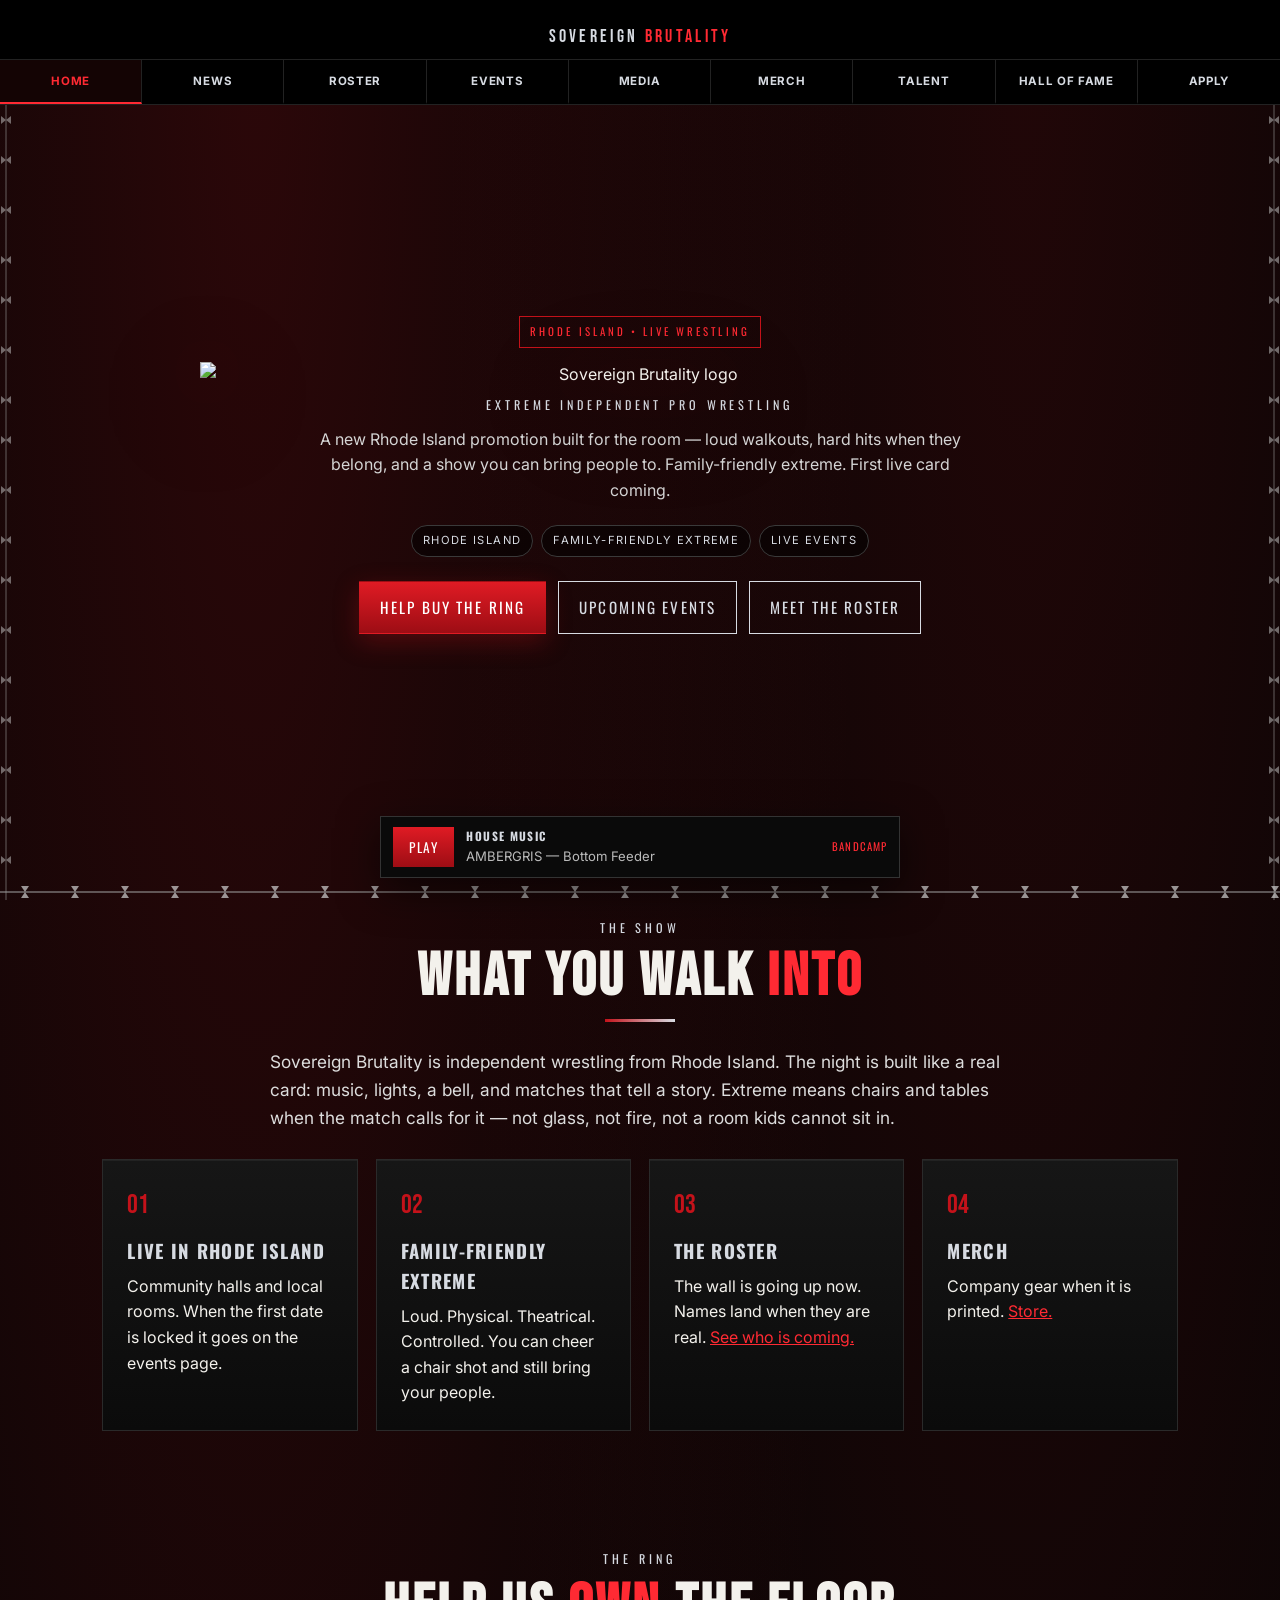
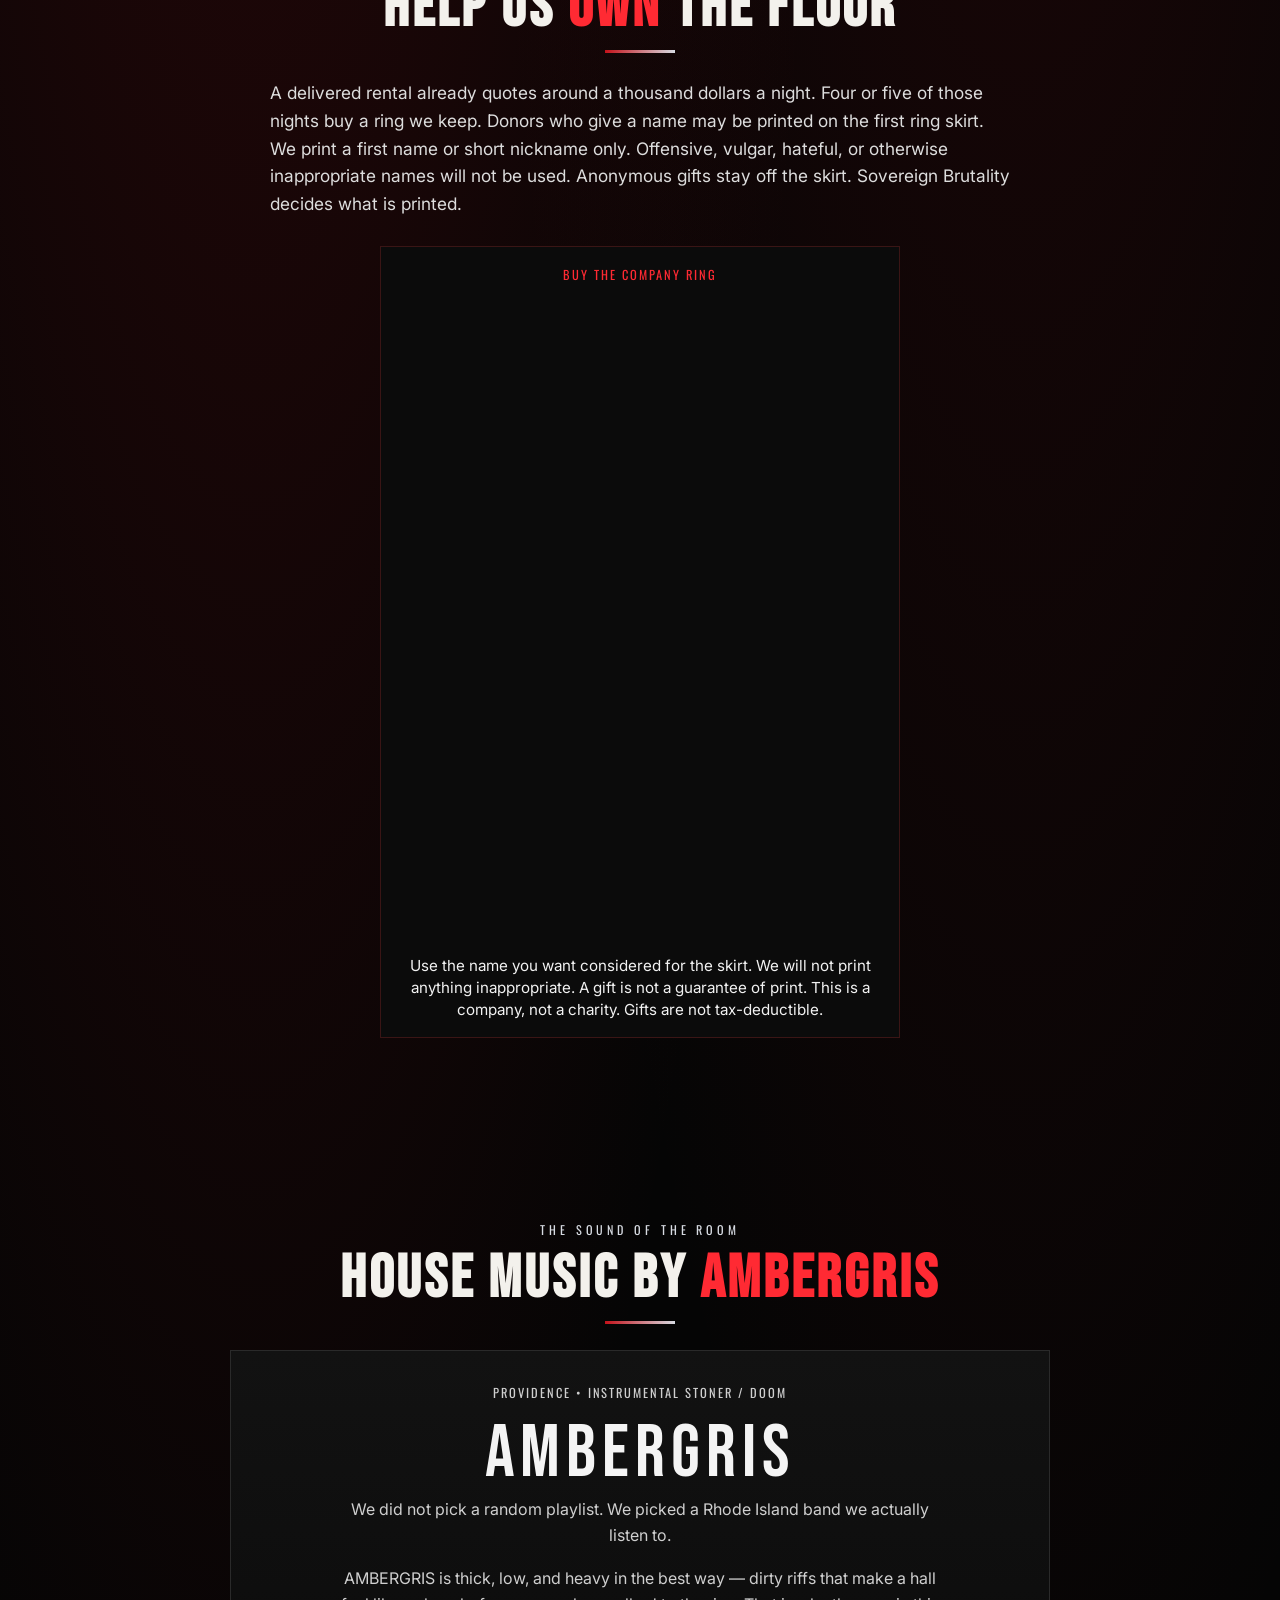
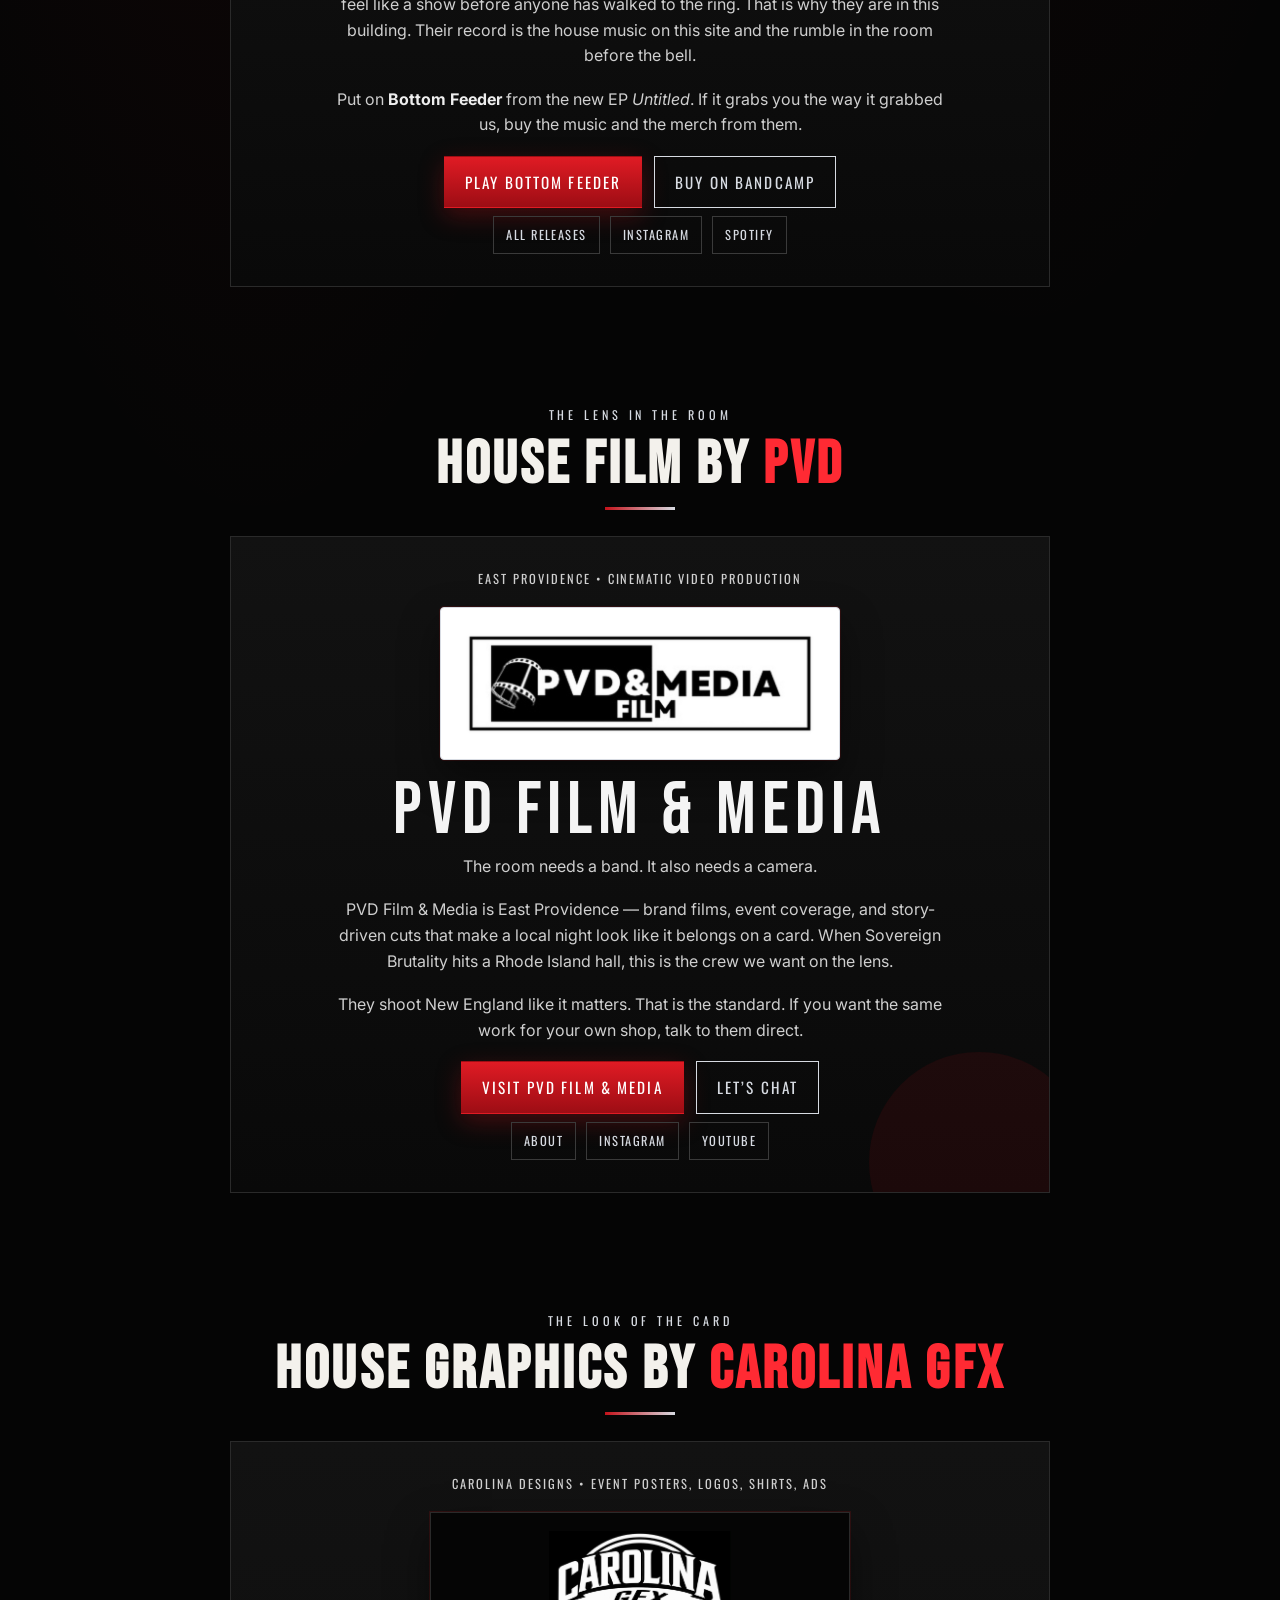
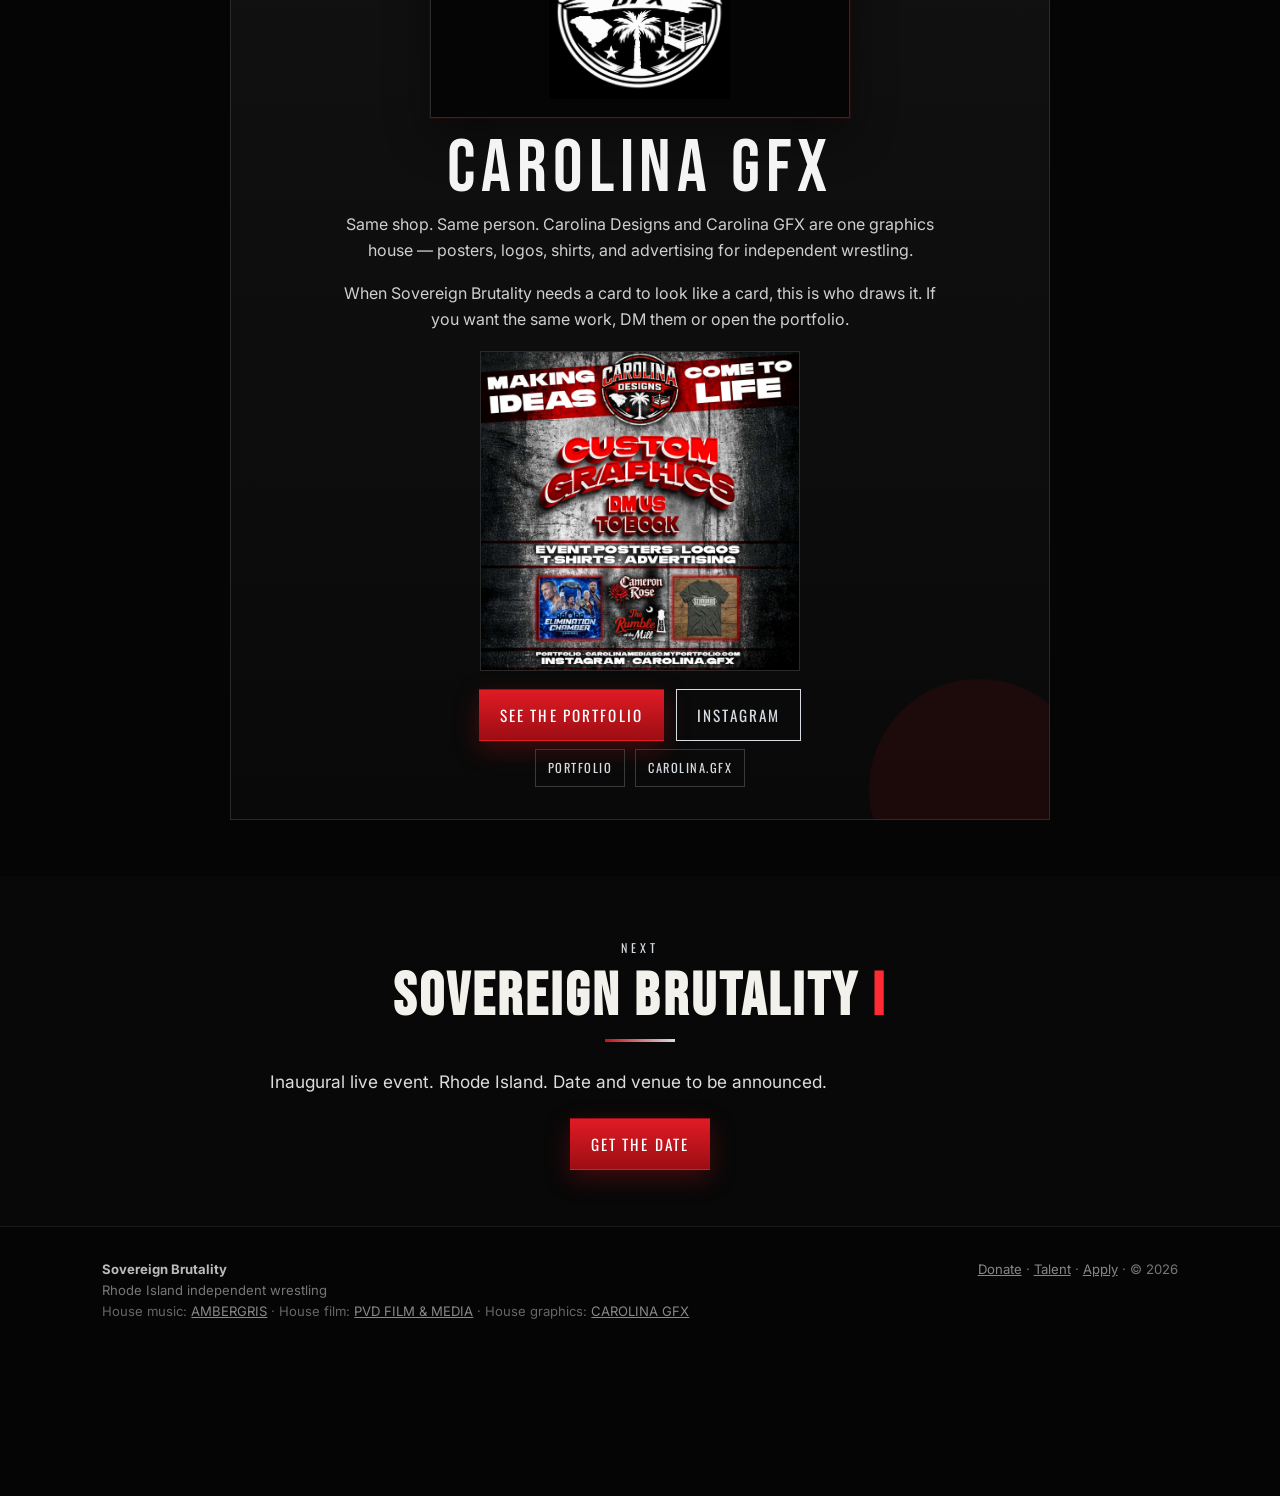
==== index.html @ e47ce439 "Use local PVD&Media Film logo in a light sponsor card The house film card hotlinked a Squarespace lo" ====
<!DOCTYPE html>
<html lang="en">
<head>
<meta charset="UTF-8"/>
<meta name="viewport" content="width=device-width, initial-scale=1, viewport-fit=cover"/>
<meta http-equiv="Cache-Control" content="no-cache"/>
<title>Sovereign Brutality — Rhode Island Pro Wrestling</title>
<meta name="description" content="Sovereign Brutality is Rhode Island independent extreme wrestling. Family-friendly. Live events coming. Help buy the ring. House music by AMBERGRIS. House film by PVD Film & Media. House graphics by Carolina GFX."/>
<meta property="og:type" content="website"/>
<meta property="og:site_name" content="Sovereign Brutality"/>
<meta property="og:title" content="Sovereign Brutality — Rhode Island Pro Wrestling"/>
<meta property="og:description" content="Rhode Island independent extreme wrestling. Family-friendly. Live events coming. Help buy the ring."/>
<meta property="og:url" content="http://sovereignbrutality.com/"/>
<meta property="og:image" content="https://i.imgur.com/o3dZ4jI.jpeg"/>
<meta property="og:image:type" content="image/jpeg"/>
<meta property="og:image:width" content="1100"/>
<meta property="og:image:height" content="601"/>
<meta name="twitter:card" content="summary_large_image"/>
<meta name="twitter:title" content="Sovereign Brutality — Rhode Island Pro Wrestling"/>
<meta name="twitter:description" content="Rhode Island independent extreme wrestling. Family-friendly. Live events coming. Help buy the ring."/>
<meta name="twitter:image" content="https://i.imgur.com/o3dZ4jI.jpeg"/>
<link rel="canonical" href="https://sovereignbrutality.com/"/>
<link rel="preconnect" href="https://fonts.googleapis.com"/>
<link href="https://fonts.googleapis.com/css2?family=Bebas+Neue&family=Oswald:wght@500;700&family=Inter:wght@400;500;600&display=swap" rel="stylesheet"/>
<link rel="stylesheet" href="site.css?v=17"/>
<style>
.hero{min-height:82vh;display:grid;place-items:center;text-align:center;padding:24px 4vw 48px}
.hero-logo{display:block;width:min(880px,94vw);margin:0 auto 8px;filter:drop-shadow(0 24px 50px rgba(0,0,0,.85)) drop-shadow(0 0 28px rgba(196,18,26,.22))}
.tag{max-width:680px;margin:0 auto 22px;color:#d5d5d5}
.pills{display:flex;gap:8px;justify-content:center;flex-wrap:wrap;margin-bottom:24px}
.pill{border:1px solid #3a3a3a;color:var(--chrome);font-size:.7rem;letter-spacing:.12em;text-transform:uppercase;padding:6px 11px;border-radius:999px;background:#0008}
.donate-scroll{height:72vh;min-height:520px;overflow:auto;-webkit-overflow-scrolling:touch}
.donate-pay{display:block !important;width:100% !important;height:1100px !important;min-height:1100px !important;border:0 !important;background:#0b0b0b !important}
.donate-box .note{color:#f2f2f2 !important;font-size:.95rem !important;line-height:1.45 !important;margin-top:10px !important}
@media(max-width:700px){
  .wire-x,.wire-y{display:none !important}
  body{padding-bottom:110px !important}
  #ring{padding:24px 16px 36px !important}
  .donate-box{margin:8px 0 12px;padding:12px 8px 12px}
  .donate-scroll{height:68vh}
}
</style>
</head>
<body>
<div class="wire-x t"></div><div class="wire-x b"></div>
<div class="wire-y l"></div><div class="wire-y r"></div>
<script src="nav.js?v=16"></script>
<header class="hero">
  <div>
    <div class="coming">RHODE ISLAND • LIVE WRESTLING</div>
    <img class="hero-logo" src="https://i.imgur.com/o3dZ4jI.jpeg" alt="Sovereign Brutality logo"/>
    <p class="kicker">Extreme Independent Pro Wrestling</p>
    <p class="tag">A new Rhode Island promotion built for the room — loud walkouts, hard hits when they belong, and a show you can bring people to. Family-friendly extreme. First live card coming.</p>
    <div class="pills">
      <span class="pill">Rhode Island</span>
      <span class="pill">Family-friendly extreme</span>
      <span class="pill">Live events</span>
    </div>
    <div class="cta">
      <a class="btn btn-red" href="#ring">Help buy the ring</a>
      <a class="btn btn-ghost" href="events.html">Upcoming events</a>
      <a class="btn btn-ghost" href="roster.html">Meet the roster</a>
    </div>
  </div>
</header>
<section>
  <p class="kicker" style="text-align:center">The show</p>
  <h2 style="text-align:center">WHAT YOU WALK <em>INTO</em></h2>
  <div class="rule"></div>
  <p class="lead">Sovereign Brutality is independent wrestling from Rhode Island. The night is built like a real card: music, lights, a bell, and matches that tell a story. Extreme means chairs and tables when the match calls for it — not glass, not fire, not a room kids cannot sit in.</p>
  <div class="grid">
    <article class="card"><div class="num">01</div><h3>Live in Rhode Island</h3><p>Community halls and local rooms. When the first date is locked it goes on the events page.</p></article>
    <article class="card"><div class="num">02</div><h3>Family-friendly extreme</h3><p>Loud. Physical. Theatrical. Controlled. You can cheer a chair shot and still bring your people.</p></article>
    <article class="card"><div class="num">03</div><h3>The roster</h3><p>The wall is going up now. Names land when they are real. <a href="roster.html" style="color:#ff2a33">See who is coming.</a></p></article>
    <article class="card"><div class="num">04</div><h3>Merch</h3><p>Company gear when it is printed. <a href="merch.html" style="color:#ff2a33">Store.</a></p></article>
  </div>
</section>
<section id="ring">
  <p class="kicker" style="text-align:center">The ring</p>
  <h2 style="text-align:center">HELP US <em>OWN</em> THE FLOOR</h2>
  <div class="rule"></div>
  <p class="lead">A delivered rental already quotes around a thousand dollars a night. Four or five of those nights buy a ring we keep. Donors who give a name may be printed on the first ring skirt. We print a first name or short nickname only. Offensive, vulgar, hateful, or otherwise inappropriate names will not be used. Anonymous gifts stay off the skirt. Sovereign Brutality decides what is printed.</p>
  <div class="donate-box">
    <p class="donate-goal">Buy the company ring</p>
    <div class="donate-scroll">
      <iframe
        class="donate-pay"
        title="Give to Sovereign Brutality"
        src="https://givebutter.com/embed/c/sovereign-brutality-owmjb9"
        style="width:100%;height:1100px;min-height:1100px;border:0;display:block;background:#0b0b0b"
        height="1100"
        width="100%"
        scrolling="yes"
        allow="payment *"
        allowpaymentrequest></iframe>
    </div>
    <p class="note">Use the name you want considered for the skirt. We will not print anything inappropriate. A gift is not a guarantee of print. This is a company, not a charity. Gifts are not tax-deductible.</p>
  </div>
</section>
<section id="house-music">
  <p class="kicker" style="text-align:center">The sound of the room</p>
  <h2 style="text-align:center">HOUSE MUSIC BY <em>AMBERGRIS</em></h2>
  <div class="rule"></div>
  <div class="sponsor">
    <p class="sponsor-meta">Providence • Instrumental stoner / doom</p>
    <div class="sponsor-name">AMBERGRIS</div>
    <p>We did not pick a random playlist. We picked a Rhode Island band we actually listen to.</p>
    <p>AMBERGRIS is thick, low, and heavy in the best way — dirty riffs that make a hall feel like a show before anyone has walked to the ring. That is why they are in this building. Their record is the house music on this site and the rumble in the room before the bell.</p>
    <p>Put on <strong style="color:#eee">Bottom Feeder</strong> from the new EP <em>Untitled</em>. If it grabs you the way it grabbed us, buy the music and the merch from them.</p>
    <div class="cta" style="margin-top:8px">
      <button class="btn btn-red" type="button" onclick="window.sbHousePlay&&window.sbHousePlay()">Play Bottom Feeder</button>
      <a class="btn btn-ghost" href="https://ambergrisdoom.bandcamp.com/album/untitled-ep" target="_blank" rel="noopener">Buy on Bandcamp</a>
    </div>
    <div class="sponsor-links">
      <a href="https://ambergrisdoom.bandcamp.com/" target="_blank" rel="noopener">All releases</a>
      <a href="https://www.instagram.com/ambergris_band" target="_blank" rel="noopener">Instagram</a>
      <a href="https://open.spotify.com/artist/3qZYddiq65G68OYofYaEqI" target="_blank" rel="noopener">Spotify</a>
    </div>
  </div>
</section>
<section id="house-film">
  <p class="kicker" style="text-align:center">The lens in the room</p>
  <h2 style="text-align:center">HOUSE FILM BY <em>PVD</em></h2>
  <div class="rule"></div>
  <div class="sponsor sponsor-film">
    <p class="sponsor-meta">East Providence • Cinematic video production</p>
    <a class="sponsor-logo sponsor-logo-card" href="https://www.pvdfilmmedia.com/" target="_blank" rel="noopener">
      <img src="assets/sponsors/pvd-media-film.png" alt="PVD&amp;Media Film logo" width="766" height="260" loading="lazy" decoding="async"/>
    </a>
    <div class="sponsor-name">PVD FILM & MEDIA</div>
    <p>The room needs a band. It also needs a camera.</p>
    <p>PVD Film & Media is East Providence — brand films, event coverage, and story-driven cuts that make a local night look like it belongs on a card. When Sovereign Brutality hits a Rhode Island hall, this is the crew we want on the lens.</p>
    <p>They shoot New England like it matters. That is the standard. If you want the same work for your own shop, talk to them direct.</p>
    <div class="cta" style="margin-top:8px">
      <a class="btn btn-red" href="https://www.pvdfilmmedia.com/" target="_blank" rel="noopener">Visit PVD Film & Media</a>
      <a class="btn btn-ghost" href="https://www.pvdfilmmedia.com/chat" target="_blank" rel="noopener">Let’s Chat</a>
    </div>
    <div class="sponsor-links">
      <a href="https://www.pvdfilmmedia.com/video-production-providence" target="_blank" rel="noopener">About</a>
      <a href="https://www.instagram.com/pvd_film_media/" target="_blank" rel="noopener">Instagram</a>
      <a href="https://www.youtube.com/@PVDFILMMEDIA" target="_blank" rel="noopener">YouTube</a>
    </div>
  </div>
</section>

<section id="house-graphics">
  <p class="kicker" style="text-align:center">The look of the card</p>
  <h2 style="text-align:center">HOUSE GRAPHICS BY <em>CAROLINA GFX</em></h2>
  <div class="rule"></div>
  <div class="sponsor sponsor-film">
    <p class="sponsor-meta">Carolina Designs • Event posters, logos, shirts, ads</p>
    <a class="sponsor-logo sponsor-logo-dark" href="https://carolinamediasc.myportfolio.com" target="_blank" rel="noopener">
      <img src="assets/carolina-gfx-logo.jpg" alt="Carolina GFX logo"/>
    </a>
    <div class="sponsor-name">CAROLINA GFX</div>
    <p>Same shop. Same person. Carolina Designs and Carolina GFX are one graphics house — posters, logos, shirts, and advertising for independent wrestling.</p>
    <p>When Sovereign Brutality needs a card to look like a card, this is who draws it. If you want the same work, DM them or open the portfolio.</p>
    <img class="sponsor-work" src="assets/carolina-designs-flyer.jpg" alt="Carolina Designs custom graphics flyer"/>
    <div class="cta" style="margin-top:8px">
      <a class="btn btn-red" href="https://carolinamediasc.myportfolio.com" target="_blank" rel="noopener">See the portfolio</a>
      <a class="btn btn-ghost" href="https://www.instagram.com/carolina.gfx/" target="_blank" rel="noopener">Instagram</a>
    </div>
    <div class="sponsor-links">
      <a href="https://carolinamediasc.myportfolio.com" target="_blank" rel="noopener">Portfolio</a>
      <a href="https://www.instagram.com/carolina.gfx/" target="_blank" rel="noopener">carolina.gfx</a>
    </div>
  </div>
</section>
<section style="background:#080808">
  <p class="kicker" style="text-align:center">Next</p>
  <h2 style="text-align:center">SOVEREIGN BRUTALITY <em>I</em></h2>
  <div class="rule"></div>
  <p class="lead">Inaugural live event. Rhode Island. Date and venue to be announced.</p>
  <div class="cta"><a class="btn btn-red" href="events.html">Get the date</a></div>
</section>
<footer>
  <div><strong style="color:#bbb">Sovereign Brutality</strong><br/>Rhode Island independent wrestling<br/><span style="color:#666">House music: <a href="https://ambergrisdoom.bandcamp.com/" style="color:#888">AMBERGRIS</a> · House film: <a href="https://www.pvdfilmmedia.com/" style="color:#888">PVD FILM & MEDIA</a> · House graphics: <a href="https://carolinamediasc.myportfolio.com" style="color:#888">CAROLINA GFX</a></span></div>
  <div><a href="#ring" style="color:#888">Donate</a> · <a href="talent.html" style="color:#888">Talent</a> · <a href="apply.html" style="color:#888">Apply</a> · © 2026</div>
</footer>
</body>
</html>
---- site.css ----
:root{--bg:#050505;--blood:#c4121a;--hot:#ff2a33;--chrome:#d7dbe2;--steel:#9aa1ab;--paper:#f3f1ec}
*{box-sizing:border-box;margin:0;padding:0}
html{scroll-behavior:auto}
body{background:radial-gradient(ellipse at 20% 0%,rgba(180,16,24,.22),transparent 42%),radial-gradient(ellipse at 80% 0%,rgba(180,16,24,.16),transparent 40%),#050505;color:var(--paper);font-family:Inter,system-ui,sans-serif;line-height:1.6;padding-top:118px;padding-bottom:110px}
a{color:var(--hot)}
.topbar{position:fixed;top:0;left:0;right:0;z-index:90;background:#000;padding:18px 0 0;border-bottom:1px solid #222}
.topbar{view-transition-name:site-topbar}
.mark{display:block;text-align:center;font-family:"Bebas Neue",sans-serif;letter-spacing:.18em;font-size:1.15rem;color:var(--chrome);text-decoration:none;padding:4px 16px 8px;white-space:nowrap}
.mark b{color:var(--hot);font-weight:inherit}
nav.tabs,.tabs,nav .links{position:static;display:grid;grid-template-columns:repeat(9,minmax(0,1fr));width:100%;margin:0;padding:0;height:auto;background:transparent;border:0;border-top:1px solid #222}
.tabs a,nav .links a{display:block;text-align:center;color:var(--chrome);text-decoration:none;font-size:clamp(.6rem,.95vw,.72rem);line-height:18px;letter-spacing:.06em;text-transform:uppercase;font-weight:700;padding:12px 4px;border-right:1px solid #222;border-bottom:2px solid transparent;white-space:nowrap;overflow:hidden;text-overflow:ellipsis}
.tabs a:last-child,nav .links a:last-child{border-right:0}
.tabs a:hover,.tabs a.active,nav .links a:hover,nav .links a.active{color:var(--hot);border-bottom-color:var(--hot);background:#140404}
.wire-x{position:fixed;left:0;right:0;height:16px;z-index:40;pointer-events:none;background-image:url("data:image/svg+xml,%3Csvg xmlns='http://www.w3.org/2000/svg' width='200' height='16' viewBox='0 0 200 16'%3E%3Cpath d='M0 8 H200' stroke='%23999' stroke-width='1.3' fill='none'/%3E%3Cg fill='%23ccc'%3E%3Cpolygon points='25,8 21,2 29,2'/%3E%3Cpolygon points='25,8 21,14 29,14'/%3E%3Cpolygon points='75,8 71,2 79,2'/%3E%3Cpolygon points='75,8 71,14 79,14'/%3E%3Cpolygon points='125,8 121,2 129,2'/%3E%3Cpolygon points='125,8 121,14 129,14'/%3E%3Cpolygon points='175,8 171,2 179,2'/%3E%3Cpolygon points='175,8 171,14 179,14'/%3E%3C/g%3E%3C/svg%3E");background-repeat:repeat-x;opacity:.72}
.wire-x.t{top:0}.wire-x.b{bottom:0}
.wire-y{position:fixed;top:0;bottom:0;width:12px;z-index:20;pointer-events:none;background-image:url("data:image/svg+xml,%3Csvg xmlns='http://www.w3.org/2000/svg' width='12' height='140' viewBox='0 0 12 140'%3E%3Cpath d='M6 0 V140' stroke='%23999' stroke-width='1.2' fill='none'/%3E%3Cg fill='%23ccc'%3E%3Cpolygon points='6,20 1,16 1,24'/%3E%3Cpolygon points='6,20 11,16 11,24'/%3E%3Cpolygon points='6,70 1,66 1,74'/%3E%3Cpolygon points='6,70 11,66 11,74'/%3E%3Cpolygon points='6,120 1,116 1,124'/%3E%3Cpolygon points='6,120 11,116 11,124'/%3E%3C/g%3E%3C/svg%3E");background-repeat:repeat-y;opacity:.5}
.wire-y.l{left:0}.wire-y.r{right:0}
.page-hero{padding:48px 8vw 28px;text-align:center}
.coming{display:block;width:fit-content;margin:0 auto 14px;border:1px solid var(--blood);color:var(--hot);letter-spacing:.28em;font-size:.68rem;padding:6px 10px;font-family:Oswald,sans-serif}
.hero-logo{display:block;margin:0 auto 8px;max-width:100%}
.kicker{font-family:Oswald,sans-serif;letter-spacing:.32em;text-transform:uppercase;color:var(--chrome);font-size:.76rem;margin:6px 0 12px}
h1,h2{font-family:"Bebas Neue",sans-serif;letter-spacing:.05em;line-height:.92}
h1{font-size:clamp(2.4rem,8vw,4.4rem)}
h2{font-size:clamp(2.1rem,6vw,3.8rem)}
h1 em,h2 em{color:var(--hot);font-style:normal}
.rule{width:70px;height:3px;background:linear-gradient(90deg,var(--blood),var(--chrome));margin:14px auto 26px}
.lead{font-size:1.08rem;max-width:740px;margin:0 auto;color:#ddd}
section{padding:56px 8vw}
#ring{position:relative;z-index:25;padding-bottom:120px}
.grid{display:grid;grid-template-columns:repeat(auto-fit,minmax(240px,1fr));gap:18px;margin-top:28px}
.card,.slot{background:linear-gradient(180deg,#161616,#0b0b0b);border:1px solid #2a2a2a;box-shadow:inset 0 1px 0 rgba(255,255,255,.05);padding:24px;transition:transform .3s ease,box-shadow .3s ease,border-color .3s ease}
.slot:hover,.card:hover{transform:translateY(-5px);border-color:#5a1515;box-shadow:0 16px 40px rgba(0,0,0,.45)}
.slot{min-height:220px;display:flex;flex-direction:column;justify-content:space-between;position:relative;overflow:hidden}
.slot::after{content:"";position:absolute;inset:auto -20% -30% auto;width:160px;height:160px;border-radius:50%;background:rgba(196,18,26,.12);pointer-events:none}
.num{font-family:"Bebas Neue",sans-serif;color:var(--blood);font-size:1.7rem}
.slot h3,.card h3{font-family:Oswald,sans-serif;text-transform:uppercase;letter-spacing:.07em;color:var(--chrome);margin:8px 0}
.vacant{display:inline-block;border:1px solid var(--blood);color:var(--hot);font-family:Oswald,sans-serif;letter-spacing:.2em;font-size:.68rem;padding:4px 8px}
.cta{display:flex;gap:12px;justify-content:center;flex-wrap:wrap;margin-top:22px}
.btn{display:inline-block;text-decoration:none;font-family:Oswald,sans-serif;letter-spacing:.14em;text-transform:uppercase;padding:13px 20px;border:1px solid transparent;cursor:pointer;font-size:.95rem;background:none;color:inherit}
.btn-red{background:linear-gradient(#e01b24,#9d0d14);color:#fff;box-shadow:0 8px 24px rgba(176,16,24,.35)}
.btn-red:hover{background:var(--hot)}
.btn-ghost{border-color:var(--chrome);color:var(--chrome)}
.btn-ghost:hover{background:#fff;color:#000}
.callout{border:1px solid #3a1515;background:#120808;padding:22px 24px;max-width:800px;margin:24px auto 0}
.callout strong{color:var(--hot);font-family:Oswald,sans-serif;letter-spacing:.08em;text-transform:uppercase;display:block;margin-bottom:6px}
form{max-width:680px;margin:26px auto 0;display:grid;gap:12px;text-align:left}
label{font-size:.78rem;letter-spacing:.08em;text-transform:uppercase;color:var(--chrome);font-family:Oswald,sans-serif}
input,textarea,select{width:100%;background:#0a0a0a;border:1px solid #333;color:#fff;padding:12px;font:15px Inter,sans-serif}
.checks{display:grid;grid-template-columns:repeat(auto-fit,minmax(200px,1fr));gap:8px 16px}
.checks label{display:flex;gap:8px;align-items:flex-start;text-transform:none;letter-spacing:0;font-family:Inter,sans-serif;font-size:.9rem;color:#ddd;font-weight:400;cursor:pointer}
.checks input{width:auto;margin-top:3px}
.note{font-size:.82rem;color:#999}
footer{padding:32px 8vw 64px;display:flex;justify-content:space-between;gap:16px;flex-wrap:wrap;color:#777;font-size:.82rem;border-top:1px solid #1a1a1a}
.event{border-left:3px solid var(--blood);padding:8px 0 8px 18px;margin:18px 0}
.sold{opacity:.55;letter-spacing:.2em;font-size:.72rem;font-family:Oswald,sans-serif}
.sponsor{max-width:820px;margin:0 auto;border:1px solid #2a2a2a;background:linear-gradient(180deg,#121212,#090909);padding:32px 28px;text-align:center}
.sponsor-name{font-family:"Bebas Neue",sans-serif;font-size:clamp(2.4rem,8vw,4.6rem);letter-spacing:.08em;line-height:.9;color:#f4f4f4;margin:4px 0 10px}
.sponsor p{color:#cfcfcf;max-width:620px;margin:0 auto 18px}
.sponsor-meta{font-family:Oswald,sans-serif;letter-spacing:.16em;text-transform:uppercase;color:var(--hot);font-size:.78rem;margin-bottom:8px}
.sponsor-links{display:flex;gap:10px;justify-content:center;flex-wrap:wrap;margin-top:8px}
.sponsor-links a{color:var(--chrome);border:1px solid #3a3a3a;text-decoration:none;font-family:Oswald,sans-serif;letter-spacing:.12em;text-transform:uppercase;font-size:.78rem;padding:8px 12px}
.sponsor-links a:hover{border-color:var(--hot);color:#fff}
.sponsor-logo{display:flex;align-items:center;justify-content:center;width:min(420px,92%);margin:10px auto 18px;padding:18px 22px;background:#fff;border:1px solid #d8d8d8;box-shadow:0 18px 40px rgba(0,0,0,.45),0 0 0 1px rgba(196,18,26,.18);text-decoration:none;transition:transform .25s ease,box-shadow .25s ease}
.sponsor-logo img{display:block;width:100%;height:auto;max-height:92px;object-fit:contain}
.sponsor-logo:hover{transform:translateY(-3px);box-shadow:0 22px 46px rgba(0,0,0,.55),0 0 0 1px rgba(255,42,51,.45)}
.sponsor-film{position:relative;overflow:hidden}
.sponsor-film::before{content:"";position:absolute;inset:auto -40px -80px auto;width:220px;height:220px;border-radius:50%;background:rgba(196,18,26,.1);pointer-events:none}
.music-credit{color:#888;font-size:.78rem;margin-top:16px}
.donate-box{display:block;max-width:520px;margin:28px auto 0;padding:18px 12px 16px;border:1px solid #3a1515;background:#0b0b0b;text-align:center}
.donate-goal{font-family:Oswald,sans-serif;letter-spacing:.16em;text-transform:uppercase;color:var(--hot);font-size:.78rem;margin-bottom:12px}
.donate-pay{display:block;width:100%;height:720px;border:0;background:#0b0b0b}
.donate-box .note{margin-top:12px}
.house-dock{position:fixed;left:18px;right:18px;bottom:calc(22px + env(safe-area-inset-bottom, 0px));z-index:95;display:flex;align-items:center;gap:12px;max-width:520px;margin:0 auto;padding:10px 12px;background:#0a0a0a;border:1px solid #333;box-shadow:0 12px 40px rgba(0,0,0,.55)}
.house-dock.on{border-color:#5a1515}
.house-btn{font-family:Oswald,sans-serif;letter-spacing:.12em;text-transform:uppercase;background:linear-gradient(#e01b24,#9d0d14);color:#fff;border:0;padding:10px 16px;cursor:pointer}
.house-dock.on .house-btn{background:#1a1a1a;border:1px solid #666}
.house-copy{display:flex;flex-direction:column;min-width:0;flex:1}
.house-copy strong{font-family:Oswald,sans-serif;letter-spacing:.12em;text-transform:uppercase;font-size:.72rem;color:var(--chrome)}
.house-copy span{font-size:.82rem;color:#bbb;white-space:nowrap;overflow:hidden;text-overflow:ellipsis}
.house-buy{color:var(--hot);text-decoration:none;font-family:Oswald,sans-serif;letter-spacing:.1em;text-transform:uppercase;font-size:.68rem;white-space:nowrap}
.house-yt{position:absolute;width:1px;height:1px;left:-9999px;overflow:hidden}
@media(max-width:700px){
  section,.page-hero{padding:40px 22px}
  body{padding-bottom:120px}
  .house-dock{display:flex !important;left:10px;right:10px;bottom:calc(12px + env(safe-area-inset-bottom, 0px));gap:8px;padding:8px 10px}
  .house-btn{padding:10px 12px}
  .sponsor{padding:26px 18px}
  .sponsor-logo{padding:14px 16px}
  .sponsor-logo img{max-height:68px}
  .donate-pay{height:780px}
}

.sponsor-logo-dark{background:#050505;border-color:#2a2a2a}
.sponsor-logo-dark img{max-height:168px}
.sponsor-work{display:block;width:min(320px,86%);margin:6px auto 18px;border:1px solid #2a2a2a}
@media(max-width:700px){
  .sponsor-logo-dark img{max-height:140px}
}

/* Calm multi-page tab switches: opacity crossfade only - no slide/scale/bounce */
@view-transition{navigation:auto}
::view-transition-old(root),
::view-transition-new(root){
  animation-duration:200ms;
  animation-timing-function:ease;
  animation-fill-mode:both;
}
::view-transition-old(root){animation-name:sb-vt-fade-out}
::view-transition-new(root){animation-name:sb-vt-fade-in}
@keyframes sb-vt-fade-out{from{opacity:1}to{opacity:0}}
@keyframes sb-vt-fade-in{from{opacity:0}to{opacity:1}}
/* Keep the fixed tab bar still so it does not morph or jump */
::view-transition-group(site-topbar){animation-duration:0s}
::view-transition-old(site-topbar),
::view-transition-new(site-topbar){
  animation:none;
  mix-blend-mode:normal;
  height:100%;
  overflow:clip;
}
@media (prefers-reduced-motion:reduce){
  @view-transition{navigation:none}
  .card,.slot{transition:none}
  .slot:hover,.card:hover{transform:none}
}

/* 9-tab strip: one row on wide screens, locked 3x3 grid on narrow screens (no wrap, no scroll) */
@media(max-width:860px){
  body{padding-top:190px}
  .tabs,nav.tabs,nav .links{grid-template-columns:repeat(3,minmax(0,1fr))}
  .tabs a,nav .links a{font-size:.66rem;letter-spacing:.05em;padding:10px 4px}
  .tabs a:nth-child(3n),nav .links a:nth-child(3n){border-right:0}
  .tabs a:nth-child(-n+6),nav .links a:nth-child(-n+6){border-bottom-color:#222}
  .tabs a:hover,.tabs a.active,nav .links a:hover,nav .links a.active{border-bottom-color:var(--hot)}
}
/* Light sponsor card: black-on-white logos keep their white panel */
.sponsor-logo-card{width:min(400px,100%);box-sizing:border-box;padding:12px;background:#fff;border:1px solid #d7dbe2;border-radius:4px}
.sponsor-logo-card img{display:block;max-width:100%;width:100%;height:auto;max-height:none;object-fit:contain;margin:0 auto}
@media(max-width:700px){
  .sponsor-logo-card{width:100%;max-width:360px;padding:10px}
  .sponsor-logo-card img{max-height:none}
}
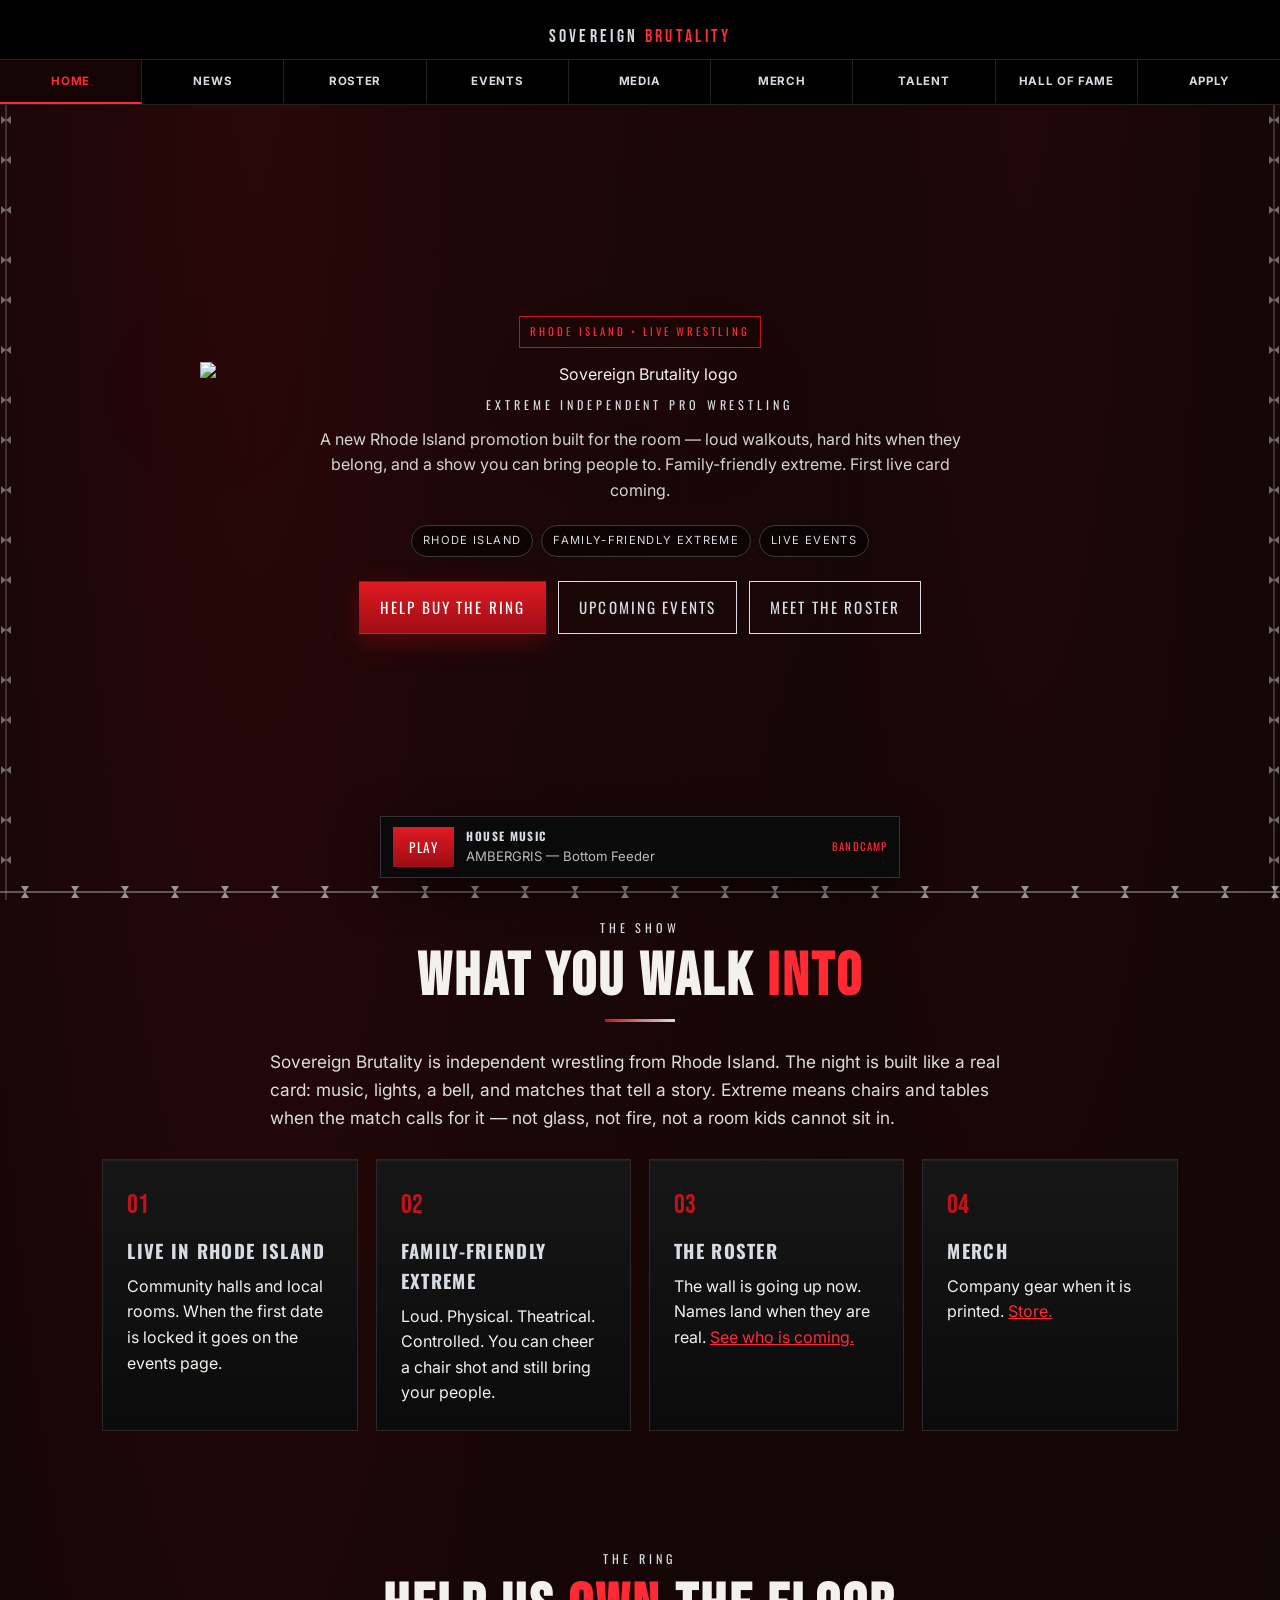
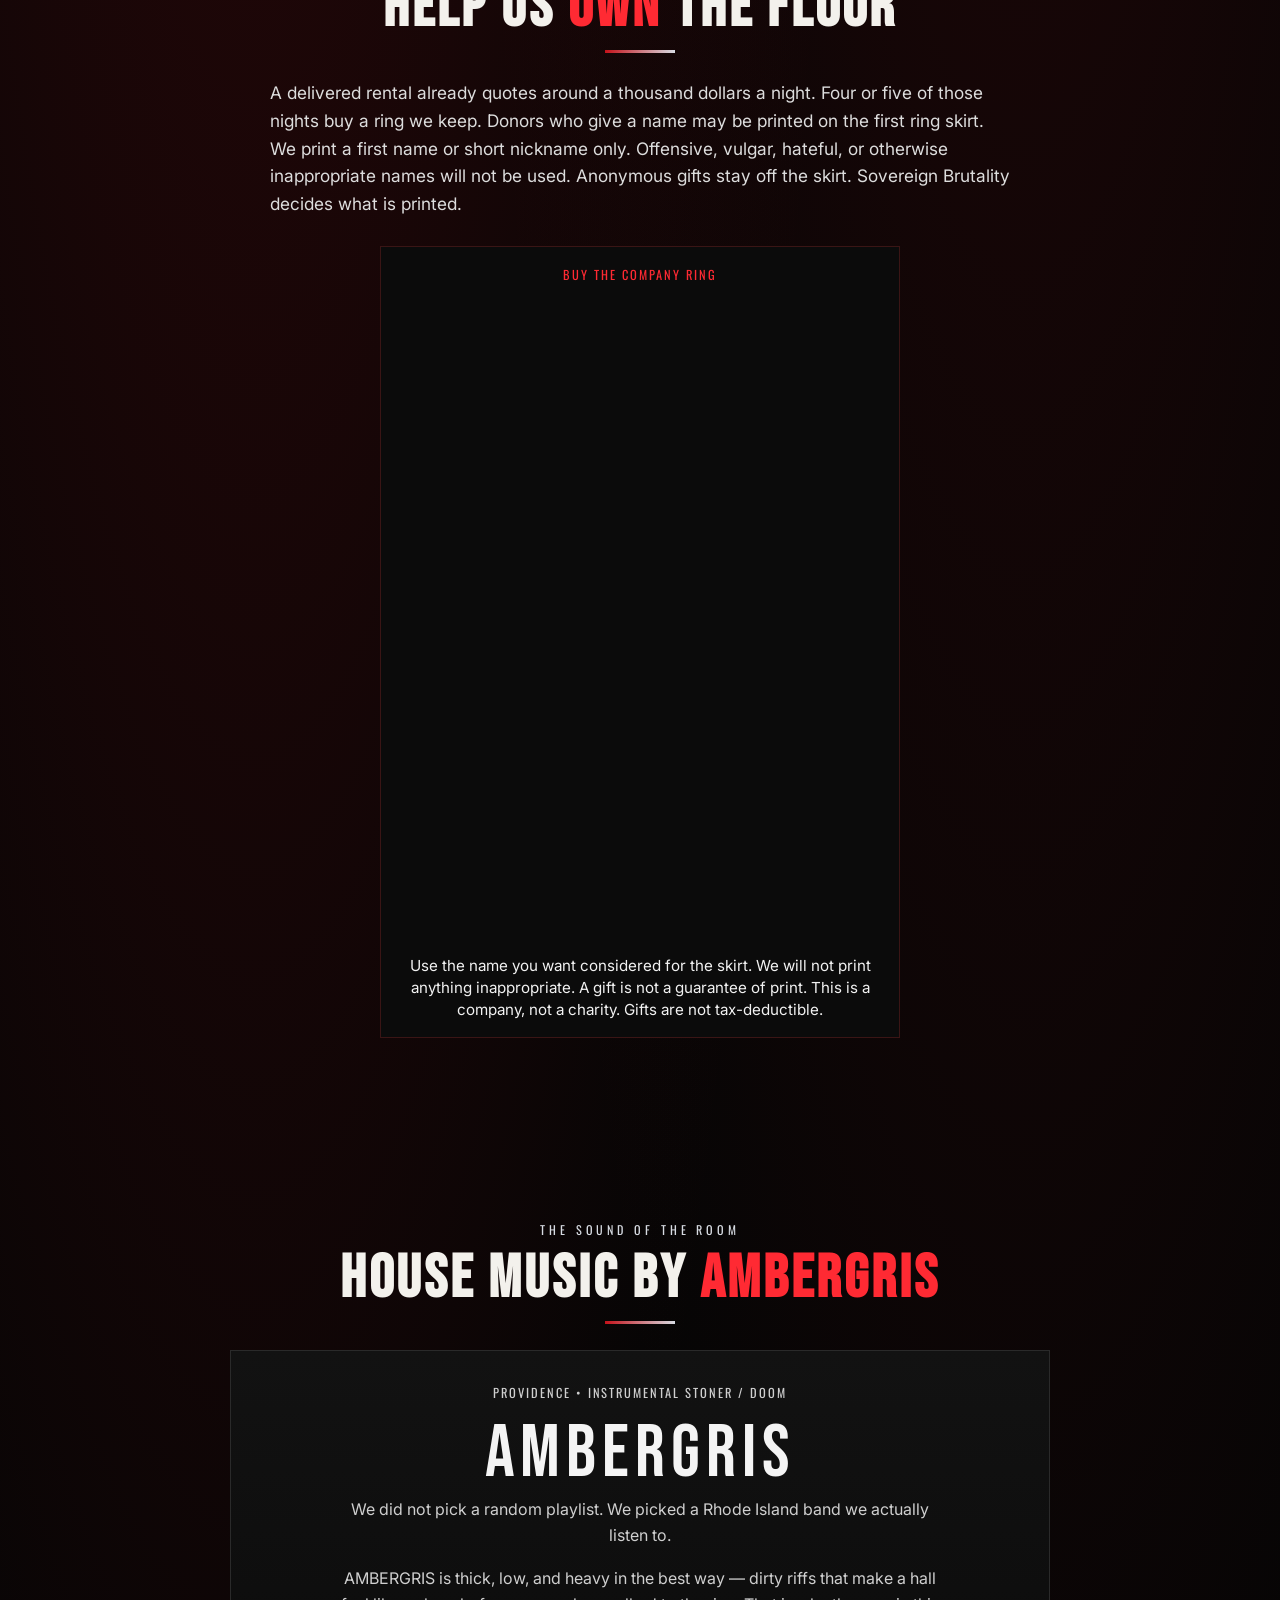
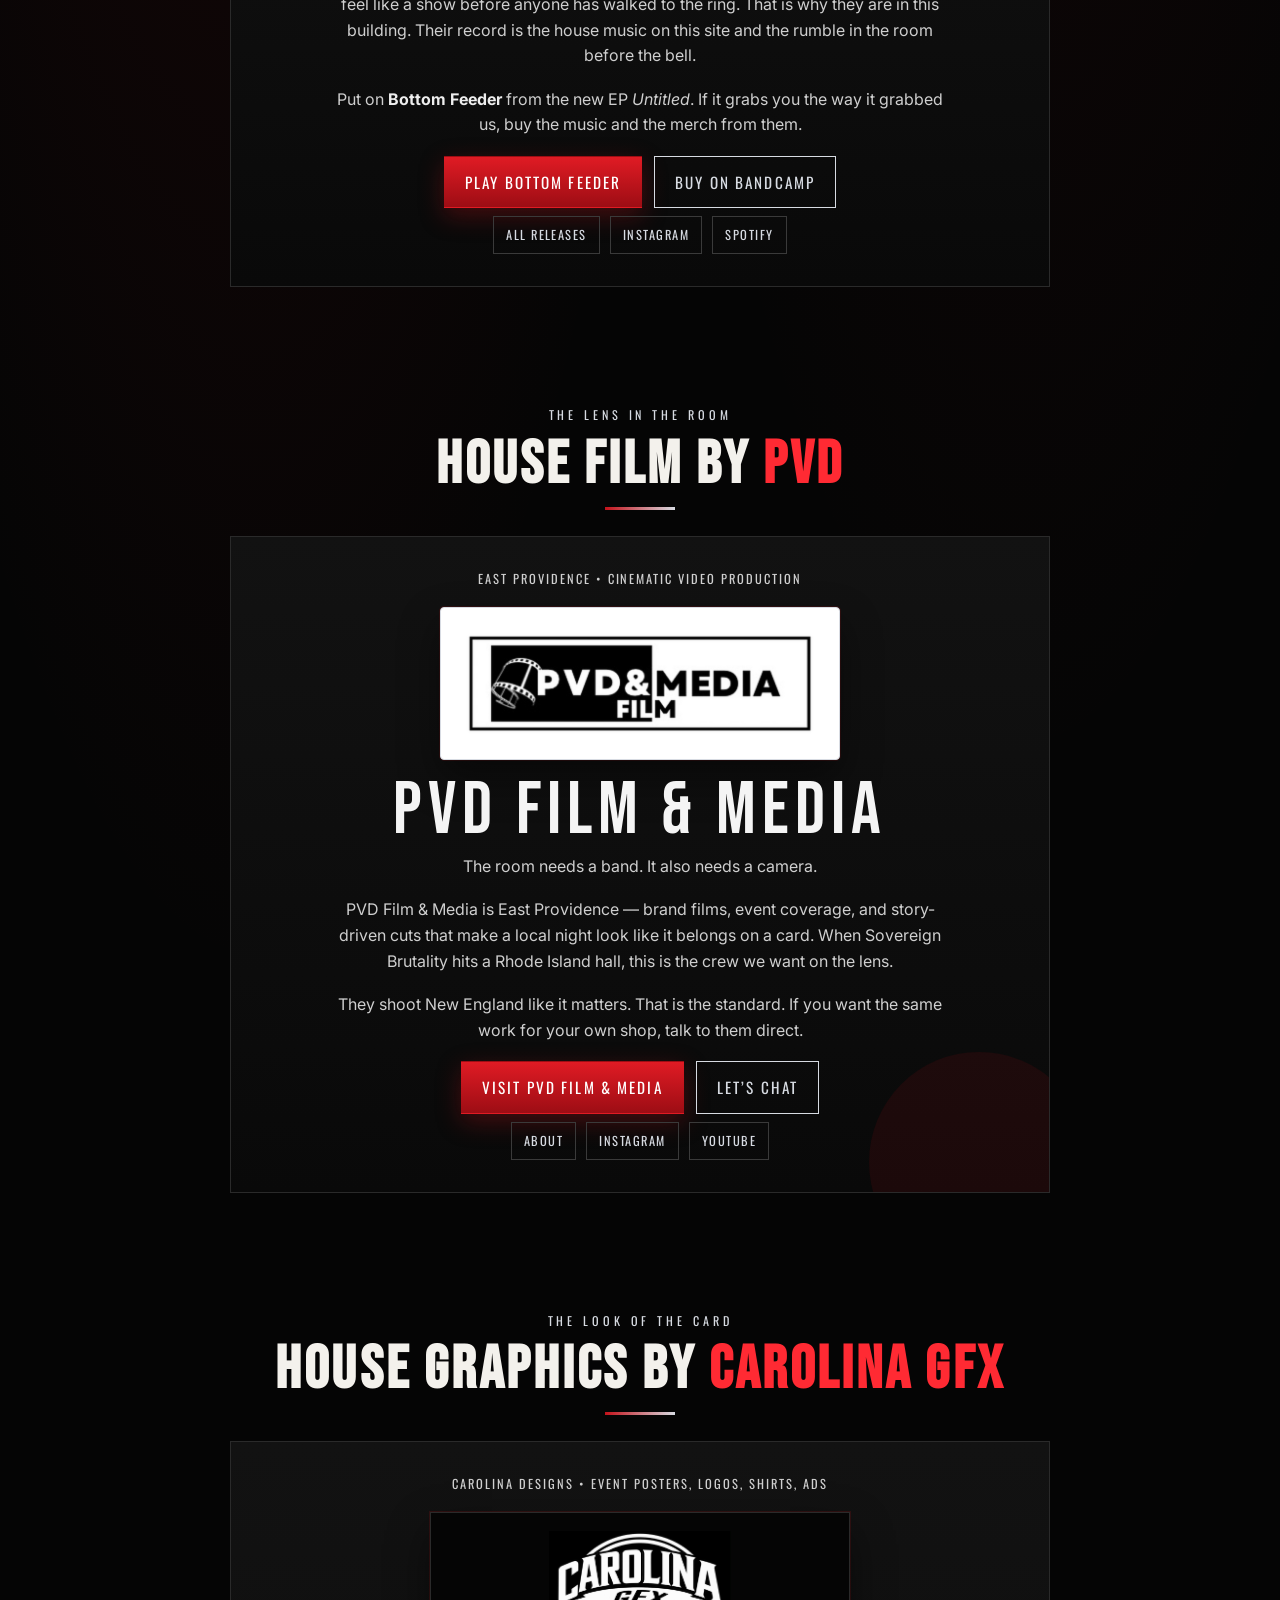
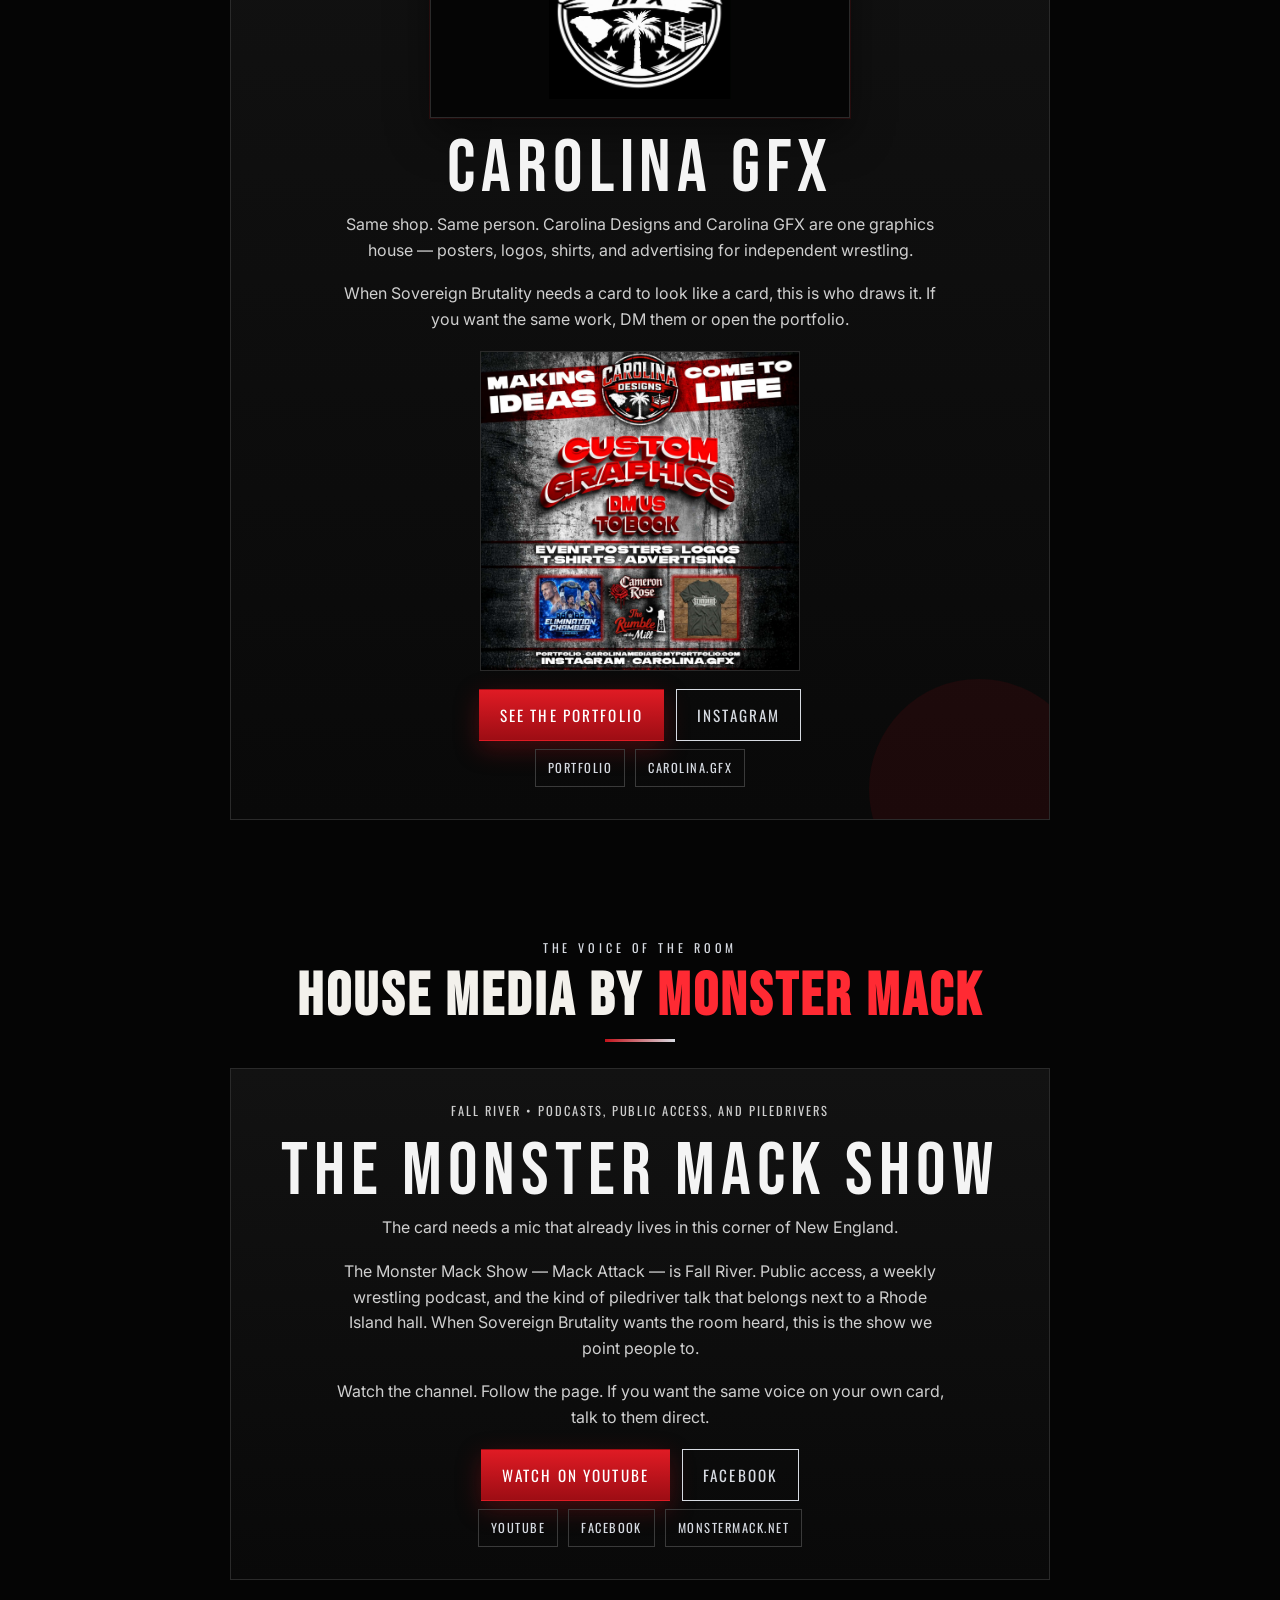
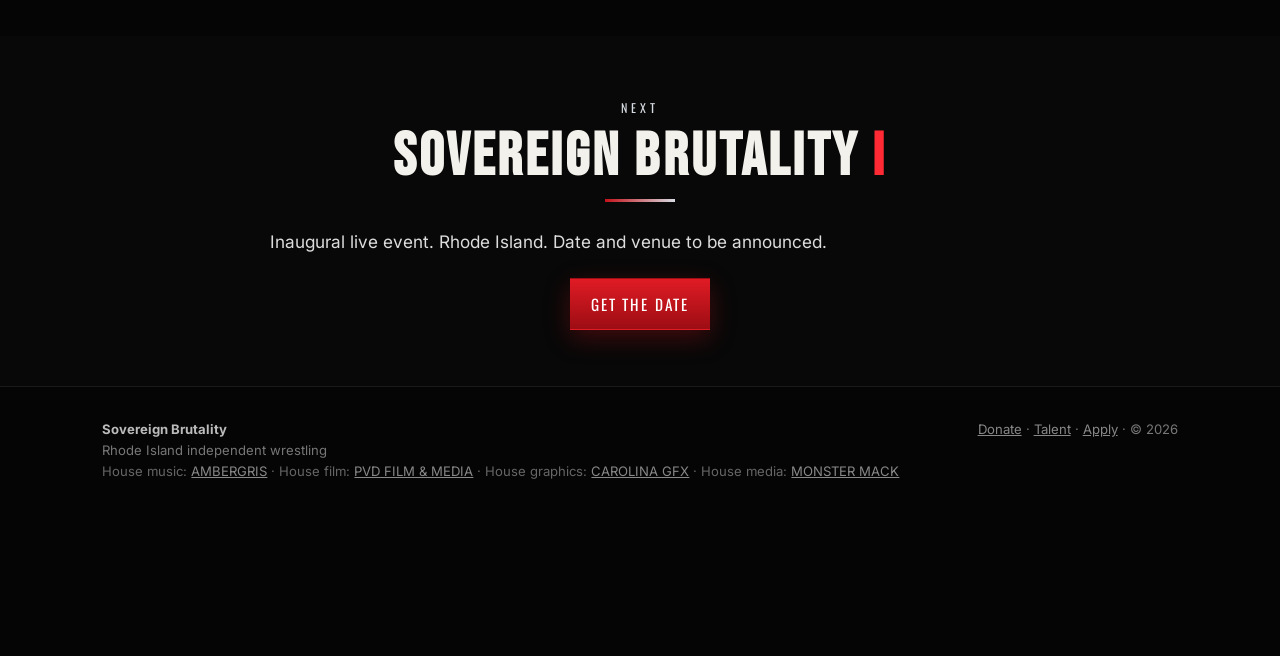
==== commit e9eec8cd: "Add The Monster Mack Show as a house media sponsor." ====
--- a/index.html
+++ b/index.html
@@ -5,7 +5,7 @@
 <meta name="viewport" content="width=device-width, initial-scale=1, viewport-fit=cover"/>
 <meta http-equiv="Cache-Control" content="no-cache"/>
 <title>Sovereign Brutality — Rhode Island Pro Wrestling</title>
-<meta name="description" content="Sovereign Brutality is Rhode Island independent extreme wrestling. Family-friendly. Live events coming. Help buy the ring. House music by AMBERGRIS. House film by PVD Film & Media. House graphics by Carolina GFX."/>
+<meta name="description" content="Sovereign Brutality is Rhode Island independent extreme wrestling. Family-friendly. Live events coming. Help buy the ring. House music by AMBERGRIS. House film by PVD Film & Media. House graphics by Carolina GFX. House media by The Monster Mack Show."/>
 <meta property="og:type" content="website"/>
 <meta property="og:site_name" content="Sovereign Brutality"/>
 <meta property="og:title" content="Sovereign Brutality — Rhode Island Pro Wrestling"/>
@@ -166,6 +166,28 @@
     </div>
   </div>
 </section>
+
+<section id="house-media">
+  <p class="kicker" style="text-align:center">The voice of the room</p>
+  <h2 style="text-align:center">HOUSE MEDIA BY <em>MONSTER MACK</em></h2>
+  <div class="rule"></div>
+  <div class="sponsor">
+    <p class="sponsor-meta">Fall River • Podcasts, public access, and piledrivers</p>
+    <div class="sponsor-name">THE MONSTER MACK SHOW</div>
+    <p>The card needs a mic that already lives in this corner of New England.</p>
+    <p>The Monster Mack Show — Mack Attack — is Fall River. Public access, a weekly wrestling podcast, and the kind of piledriver talk that belongs next to a Rhode Island hall. When Sovereign Brutality wants the room heard, this is the show we point people to.</p>
+    <p>Watch the channel. Follow the page. If you want the same voice on your own card, talk to them direct.</p>
+    <div class="cta" style="margin-top:8px">
+      <a class="btn btn-red" href="https://www.youtube.com/@themonstermackshow" target="_blank" rel="noopener">Watch on YouTube</a>
+      <a class="btn btn-ghost" href="https://www.facebook.com/share/1BrfRfBvJw/?mibextid=wwXIfr" target="_blank" rel="noopener">Facebook</a>
+    </div>
+    <div class="sponsor-links">
+      <a href="https://www.youtube.com/@themonstermackshow" target="_blank" rel="noopener">YouTube</a>
+      <a href="https://www.facebook.com/share/1BrfRfBvJw/?mibextid=wwXIfr" target="_blank" rel="noopener">Facebook</a>
+      <a href="https://www.monstermack.net/" target="_blank" rel="noopener">MonsterMack.net</a>
+    </div>
+  </div>
+</section>
 <section style="background:#080808">
   <p class="kicker" style="text-align:center">Next</p>
   <h2 style="text-align:center">SOVEREIGN BRUTALITY <em>I</em></h2>
@@ -174,7 +196,7 @@
   <div class="cta"><a class="btn btn-red" href="events.html">Get the date</a></div>
 </section>
 <footer>
-  <div><strong style="color:#bbb">Sovereign Brutality</strong><br/>Rhode Island independent wrestling<br/><span style="color:#666">House music: <a href="https://ambergrisdoom.bandcamp.com/" style="color:#888">AMBERGRIS</a> · House film: <a href="https://www.pvdfilmmedia.com/" style="color:#888">PVD FILM & MEDIA</a> · House graphics: <a href="https://carolinamediasc.myportfolio.com" style="color:#888">CAROLINA GFX</a></span></div>
+  <div><strong style="color:#bbb">Sovereign Brutality</strong><br/>Rhode Island independent wrestling<br/><span style="color:#666">House music: <a href="https://ambergrisdoom.bandcamp.com/" style="color:#888">AMBERGRIS</a> · House film: <a href="https://www.pvdfilmmedia.com/" style="color:#888">PVD FILM & MEDIA</a> · House graphics: <a href="https://carolinamediasc.myportfolio.com" style="color:#888">CAROLINA GFX</a> · House media: <a href="https://www.youtube.com/@themonstermackshow" style="color:#888">MONSTER MACK</a></span></div>
   <div><a href="#ring" style="color:#888">Donate</a> · <a href="talent.html" style="color:#888">Talent</a> · <a href="apply.html" style="color:#888">Apply</a> · © 2026</div>
 </footer>
 </body>
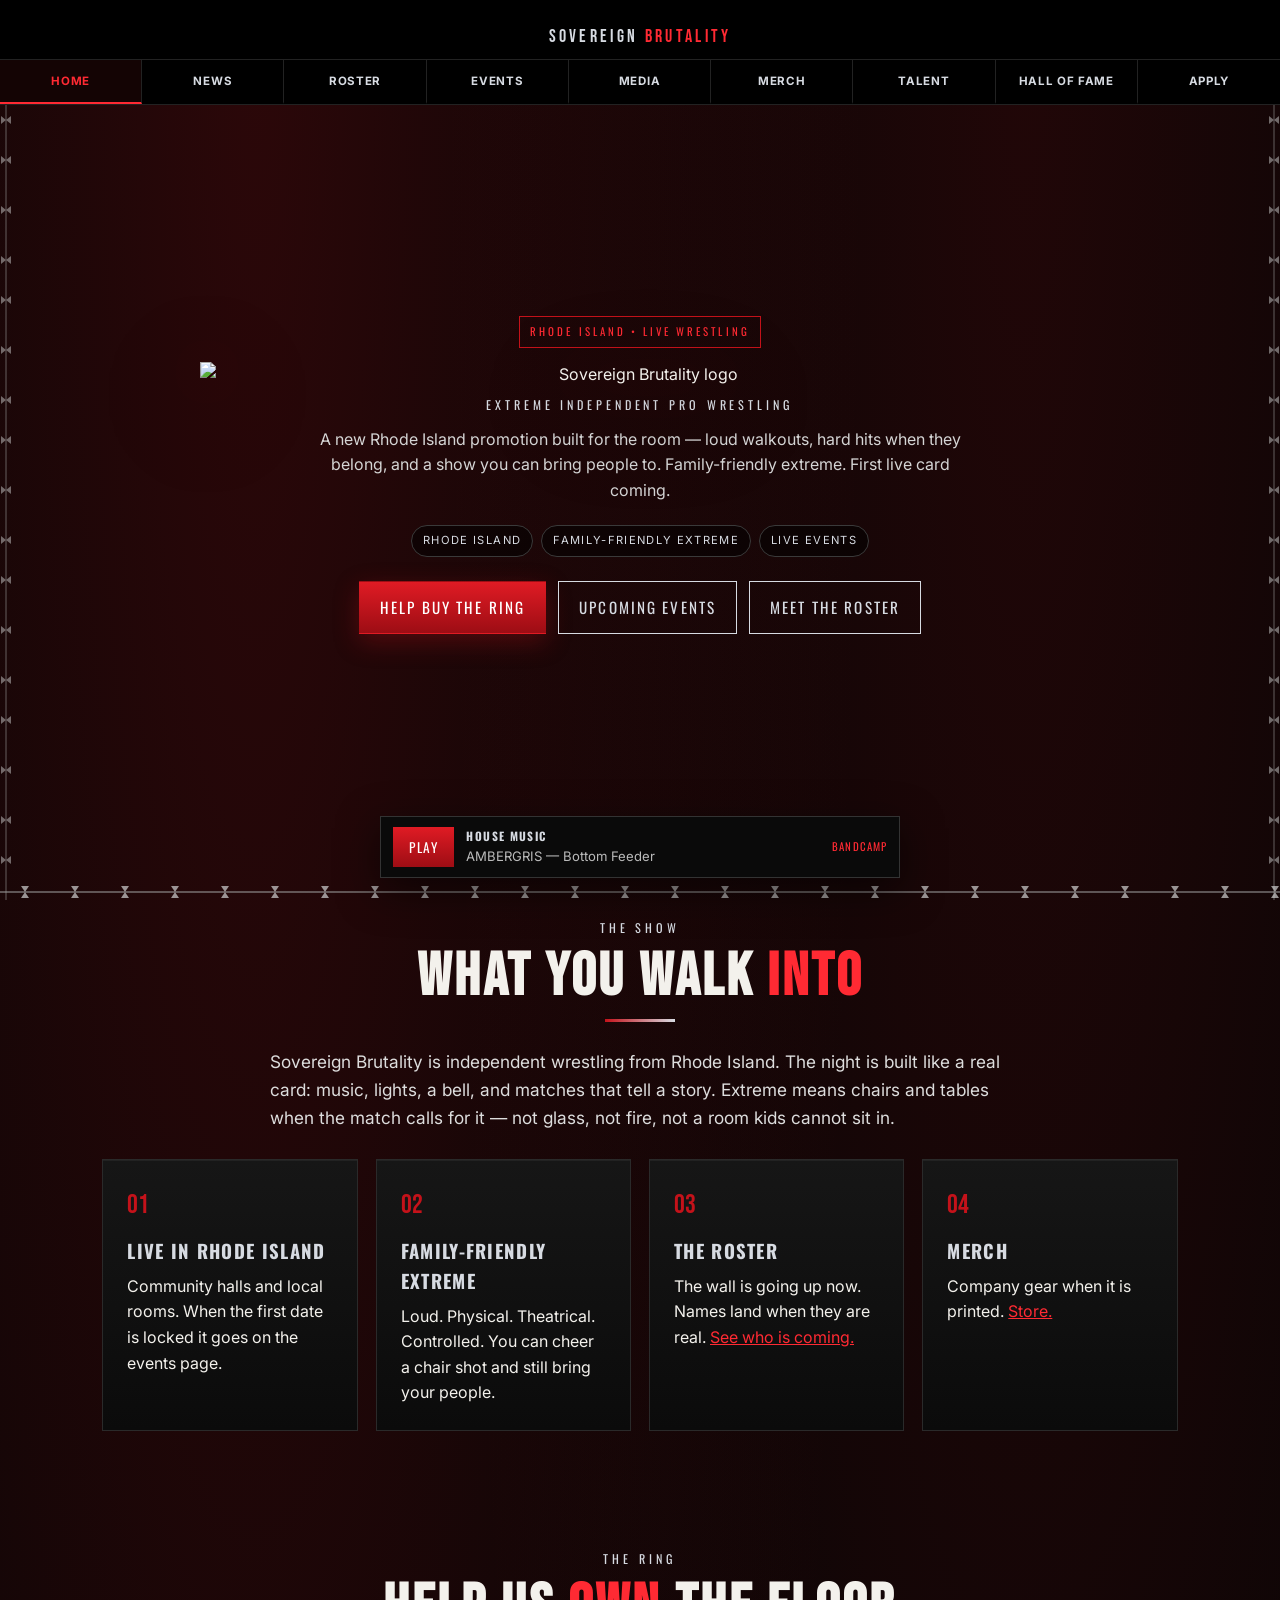
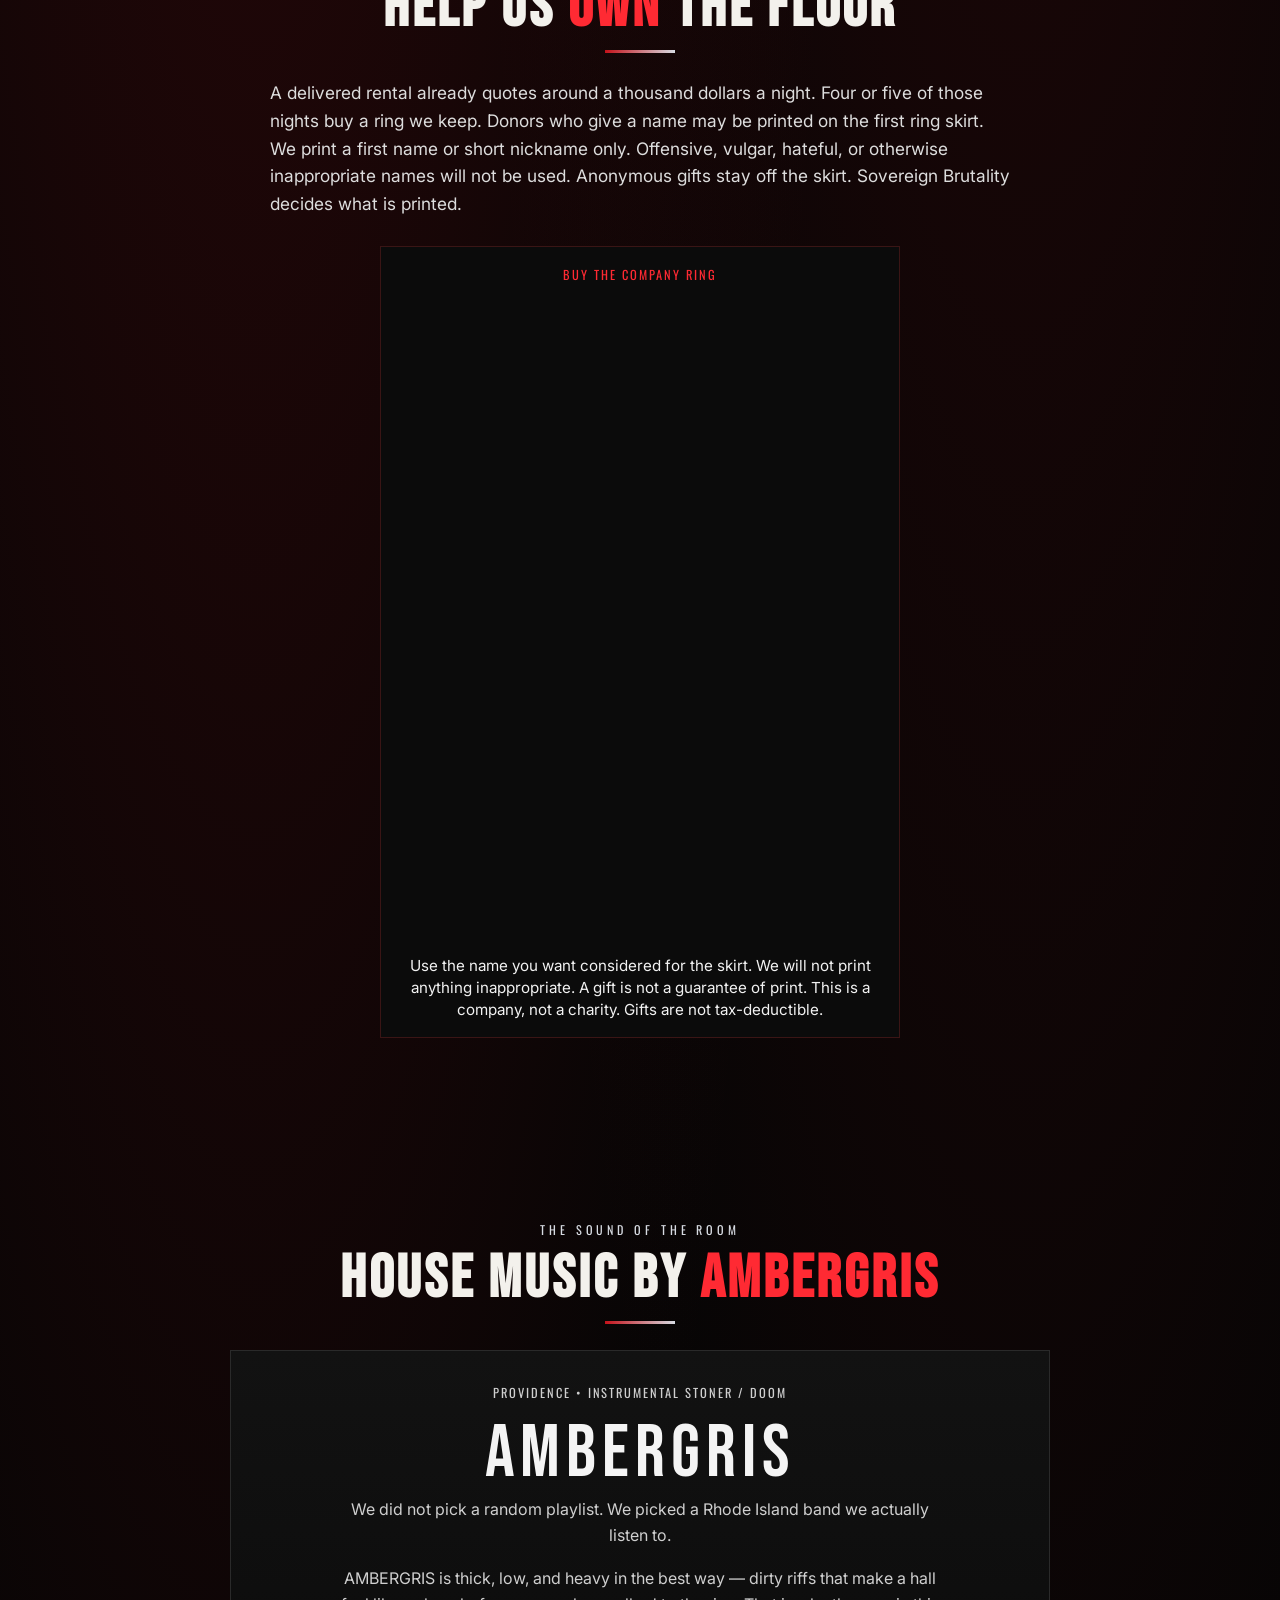
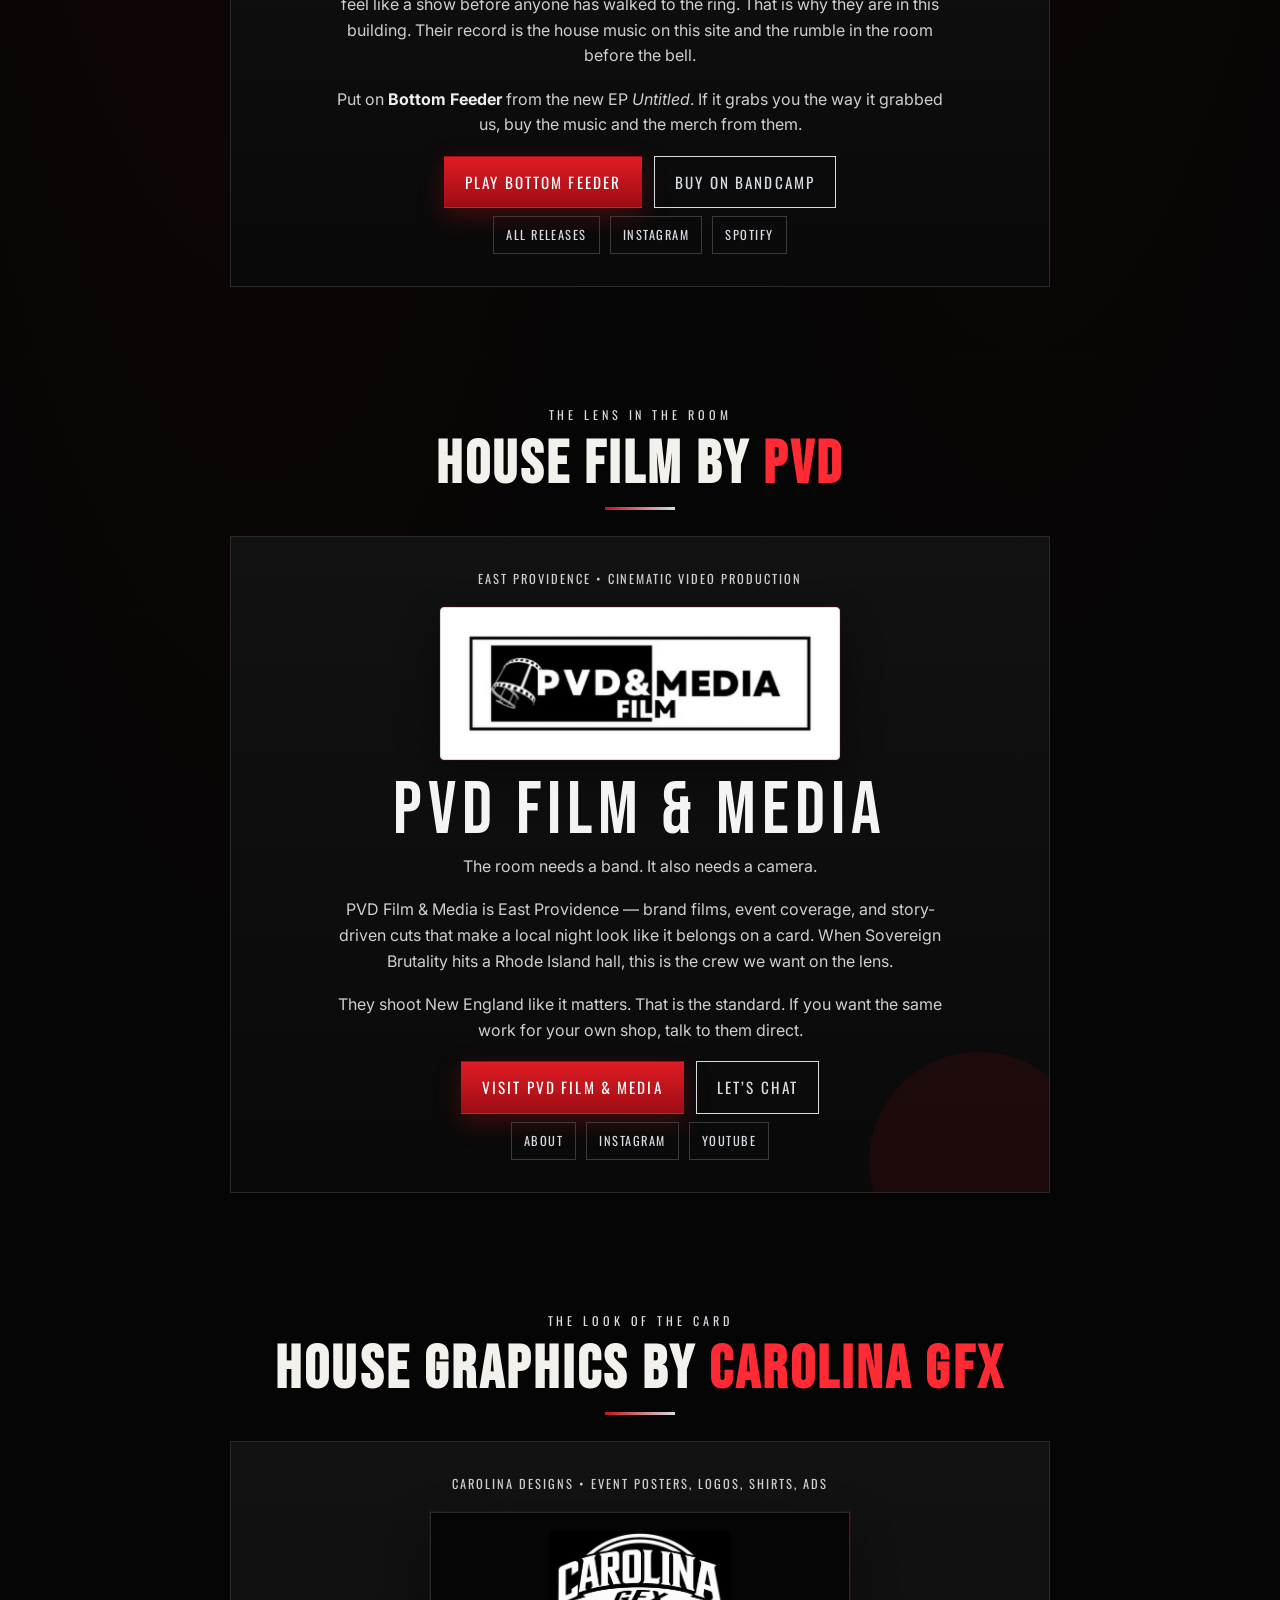
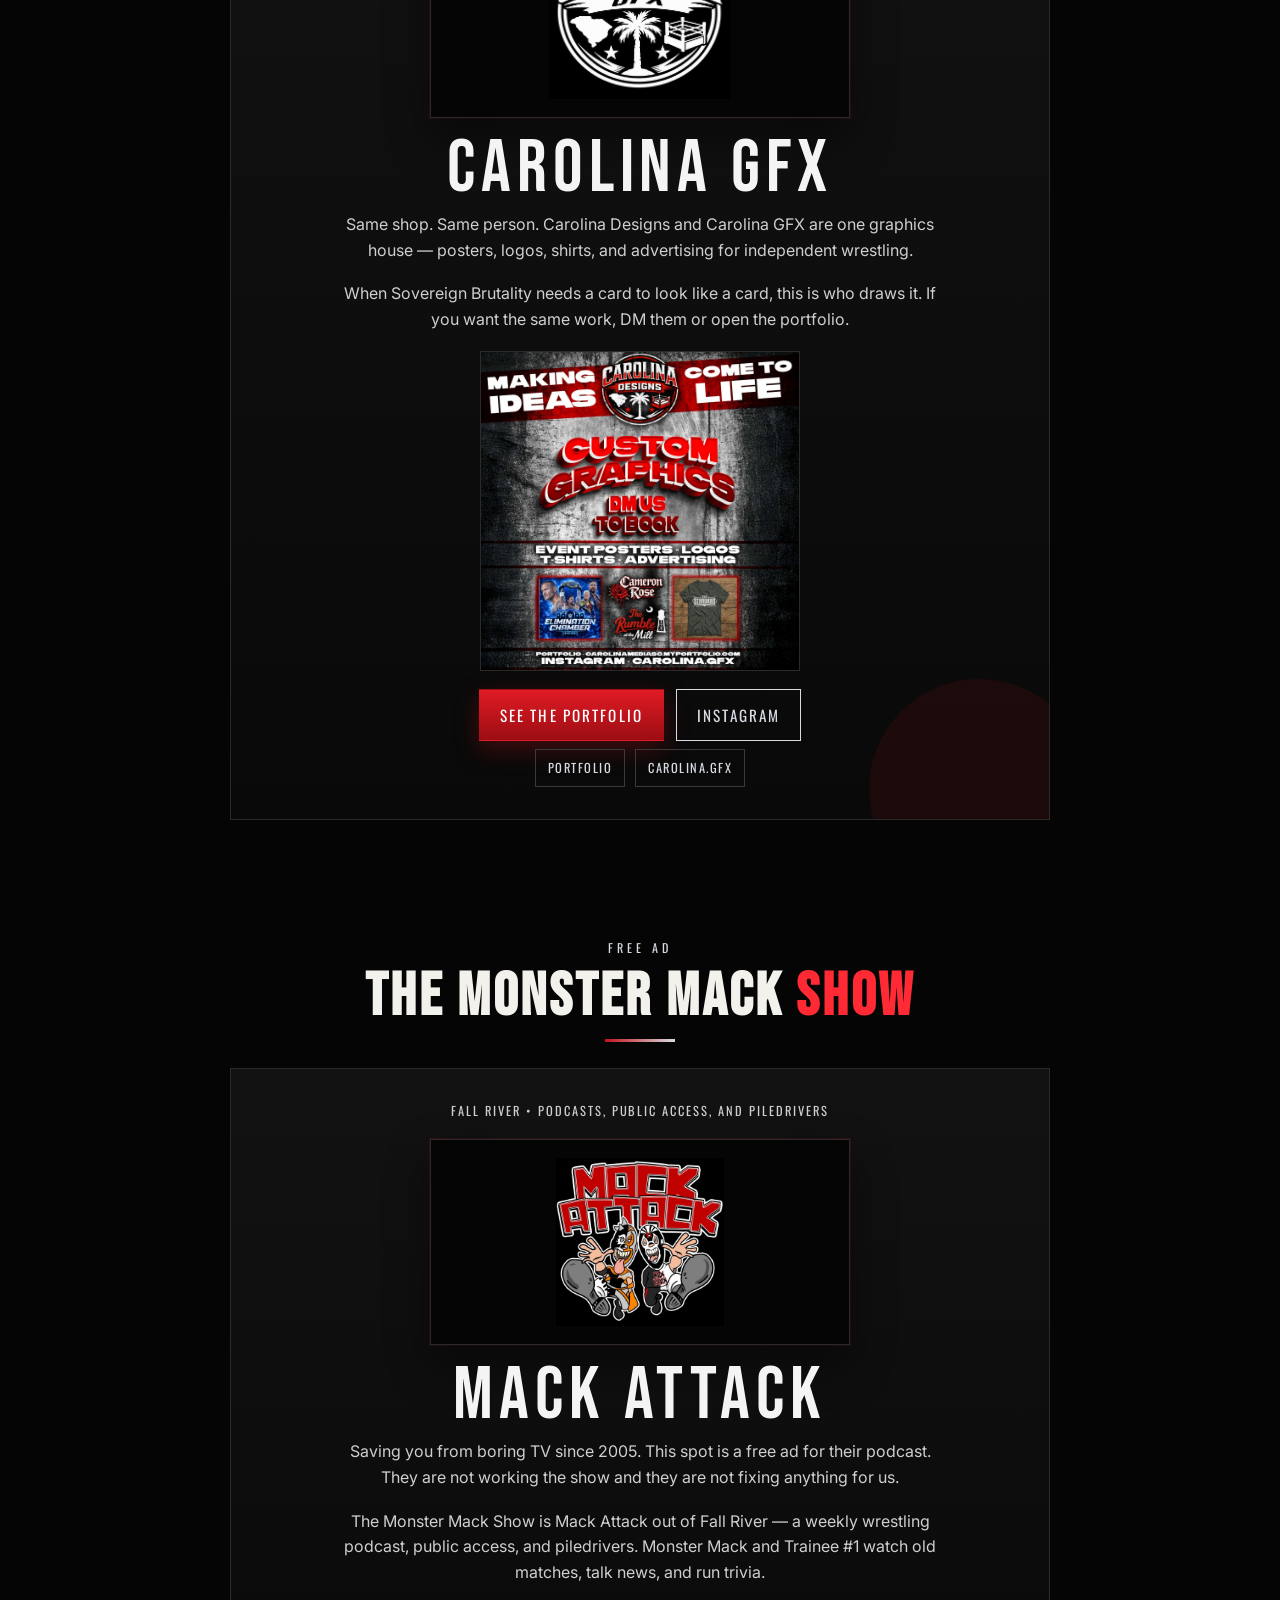
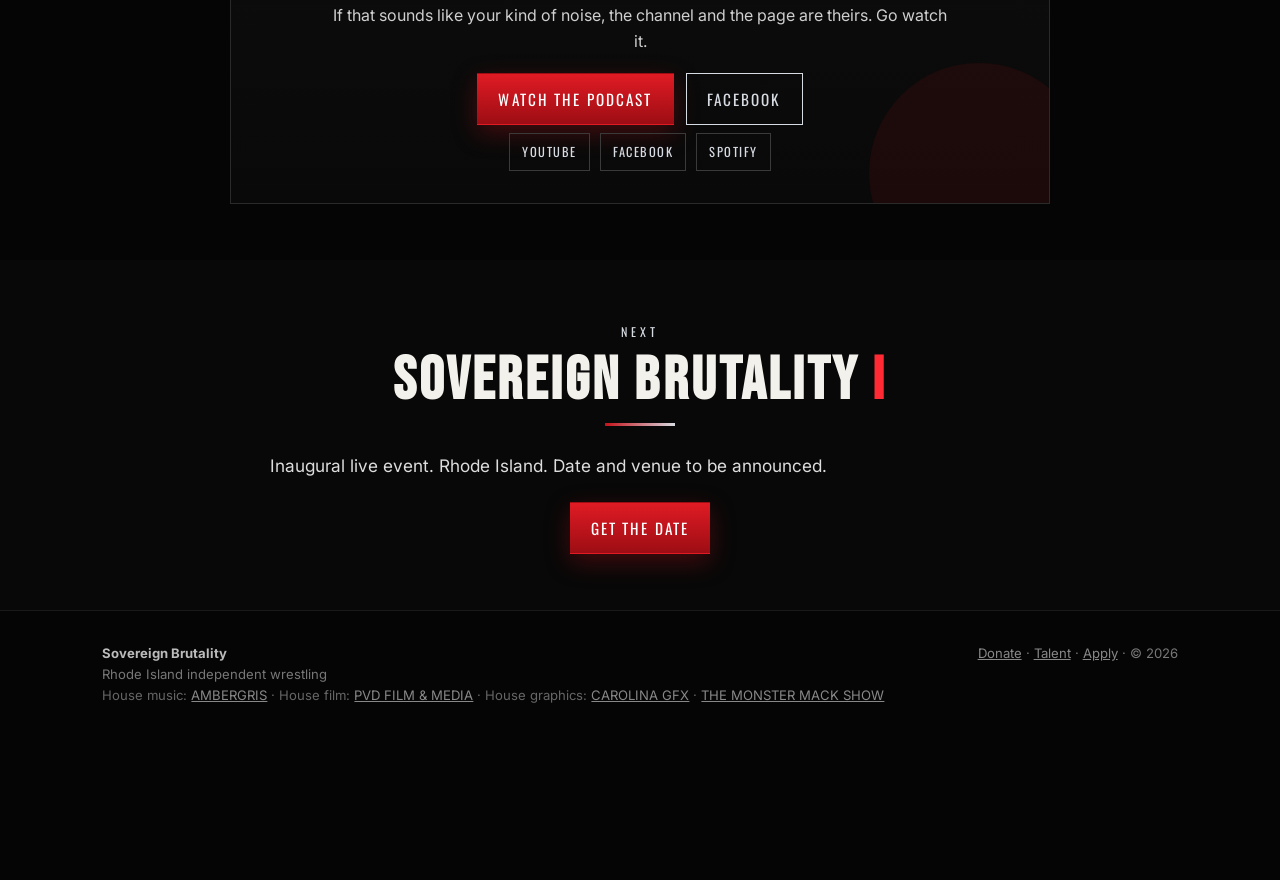
==== commit 4fe6a291: "Make the Monster Mack block a free podcast ad, not a house partner." ====
--- a/index.html
+++ b/index.html
@@ -5,7 +5,7 @@
 <meta name="viewport" content="width=device-width, initial-scale=1, viewport-fit=cover"/>
 <meta http-equiv="Cache-Control" content="no-cache"/>
 <title>Sovereign Brutality — Rhode Island Pro Wrestling</title>
-<meta name="description" content="Sovereign Brutality is Rhode Island independent extreme wrestling. Family-friendly. Live events coming. Help buy the ring. House music by AMBERGRIS. House film by PVD Film & Media. House graphics by Carolina GFX. House media by The Monster Mack Show."/>
+<meta name="description" content="Sovereign Brutality is Rhode Island independent extreme wrestling. Family-friendly. Live events coming. Help buy the ring. House music by AMBERGRIS. House film by PVD Film & Media. House graphics by Carolina GFX. Free ad: The Monster Mack Show."/>
 <meta property="og:type" content="website"/>
 <meta property="og:site_name" content="Sovereign Brutality"/>
 <meta property="og:title" content="Sovereign Brutality — Rhode Island Pro Wrestling"/>
@@ -167,24 +167,27 @@
   </div>
 </section>
 
-<section id="house-media">
-  <p class="kicker" style="text-align:center">The voice of the room</p>
-  <h2 style="text-align:center">HOUSE MEDIA BY <em>MONSTER MACK</em></h2>
-  <div class="rule"></div>
-  <div class="sponsor">
+<section id="monster-mack">
+  <p class="kicker" style="text-align:center">Free ad</p>
+  <h2 style="text-align:center">THE MONSTER MACK <em>SHOW</em></h2>
+  <div class="rule"></div>
+  <div class="sponsor sponsor-film">
     <p class="sponsor-meta">Fall River • Podcasts, public access, and piledrivers</p>
-    <div class="sponsor-name">THE MONSTER MACK SHOW</div>
-    <p>The card needs a mic that already lives in this corner of New England.</p>
-    <p>The Monster Mack Show — Mack Attack — is Fall River. Public access, a weekly wrestling podcast, and the kind of piledriver talk that belongs next to a Rhode Island hall. When Sovereign Brutality wants the room heard, this is the show we point people to.</p>
-    <p>Watch the channel. Follow the page. If you want the same voice on your own card, talk to them direct.</p>
-    <div class="cta" style="margin-top:8px">
-      <a class="btn btn-red" href="https://www.youtube.com/@themonstermackshow" target="_blank" rel="noopener">Watch on YouTube</a>
-      <a class="btn btn-ghost" href="https://www.facebook.com/share/1BrfRfBvJw/?mibextid=wwXIfr" target="_blank" rel="noopener">Facebook</a>
+    <a class="sponsor-logo sponsor-logo-dark" href="https://www.youtube.com/@themonstermackshow" target="_blank" rel="noopener">
+      <img src="assets/sponsors/mack-attack-logo.png" alt="Mack Attack logo" width="640" height="640" loading="lazy" decoding="async"/>
+    </a>
+    <div class="sponsor-name">MACK ATTACK</div>
+    <p>Saving you from boring TV since 2005. This spot is a free ad for their podcast. They are not working the show and they are not fixing anything for us.</p>
+    <p>The Monster Mack Show is Mack Attack out of Fall River — a weekly wrestling podcast, public access, and piledrivers. Monster Mack and Trainee #1 watch old matches, talk news, and run trivia.</p>
+    <p>If that sounds like your kind of noise, the channel and the page are theirs. Go watch it.</p>
+    <div class="cta" style="margin-top:8px">
+      <a class="btn btn-red" href="https://www.youtube.com/@themonstermackshow" target="_blank" rel="noopener">Watch the podcast</a>
+      <a class="btn btn-ghost" href="https://www.facebook.com/TheMonsterMackShow" target="_blank" rel="noopener">Facebook</a>
     </div>
     <div class="sponsor-links">
       <a href="https://www.youtube.com/@themonstermackshow" target="_blank" rel="noopener">YouTube</a>
-      <a href="https://www.facebook.com/share/1BrfRfBvJw/?mibextid=wwXIfr" target="_blank" rel="noopener">Facebook</a>
-      <a href="https://www.monstermack.net/" target="_blank" rel="noopener">MonsterMack.net</a>
+      <a href="https://www.facebook.com/TheMonsterMackShow" target="_blank" rel="noopener">Facebook</a>
+      <a href="https://open.spotify.com/show/3BahwUonpdyg76IsQLcPGp" target="_blank" rel="noopener">Spotify</a>
     </div>
   </div>
 </section>
@@ -196,7 +199,7 @@
   <div class="cta"><a class="btn btn-red" href="events.html">Get the date</a></div>
 </section>
 <footer>
-  <div><strong style="color:#bbb">Sovereign Brutality</strong><br/>Rhode Island independent wrestling<br/><span style="color:#666">House music: <a href="https://ambergrisdoom.bandcamp.com/" style="color:#888">AMBERGRIS</a> · House film: <a href="https://www.pvdfilmmedia.com/" style="color:#888">PVD FILM & MEDIA</a> · House graphics: <a href="https://carolinamediasc.myportfolio.com" style="color:#888">CAROLINA GFX</a> · House media: <a href="https://www.youtube.com/@themonstermackshow" style="color:#888">MONSTER MACK</a></span></div>
+  <div><strong style="color:#bbb">Sovereign Brutality</strong><br/>Rhode Island independent wrestling<br/><span style="color:#666">House music: <a href="https://ambergrisdoom.bandcamp.com/" style="color:#888">AMBERGRIS</a> · House film: <a href="https://www.pvdfilmmedia.com/" style="color:#888">PVD FILM & MEDIA</a> · House graphics: <a href="https://carolinamediasc.myportfolio.com" style="color:#888">CAROLINA GFX</a> · <a href="https://www.youtube.com/@themonstermackshow" style="color:#888">THE MONSTER MACK SHOW</a></span></div>
   <div><a href="#ring" style="color:#888">Donate</a> · <a href="talent.html" style="color:#888">Talent</a> · <a href="apply.html" style="color:#888">Apply</a> · © 2026</div>
 </footer>
 </body>
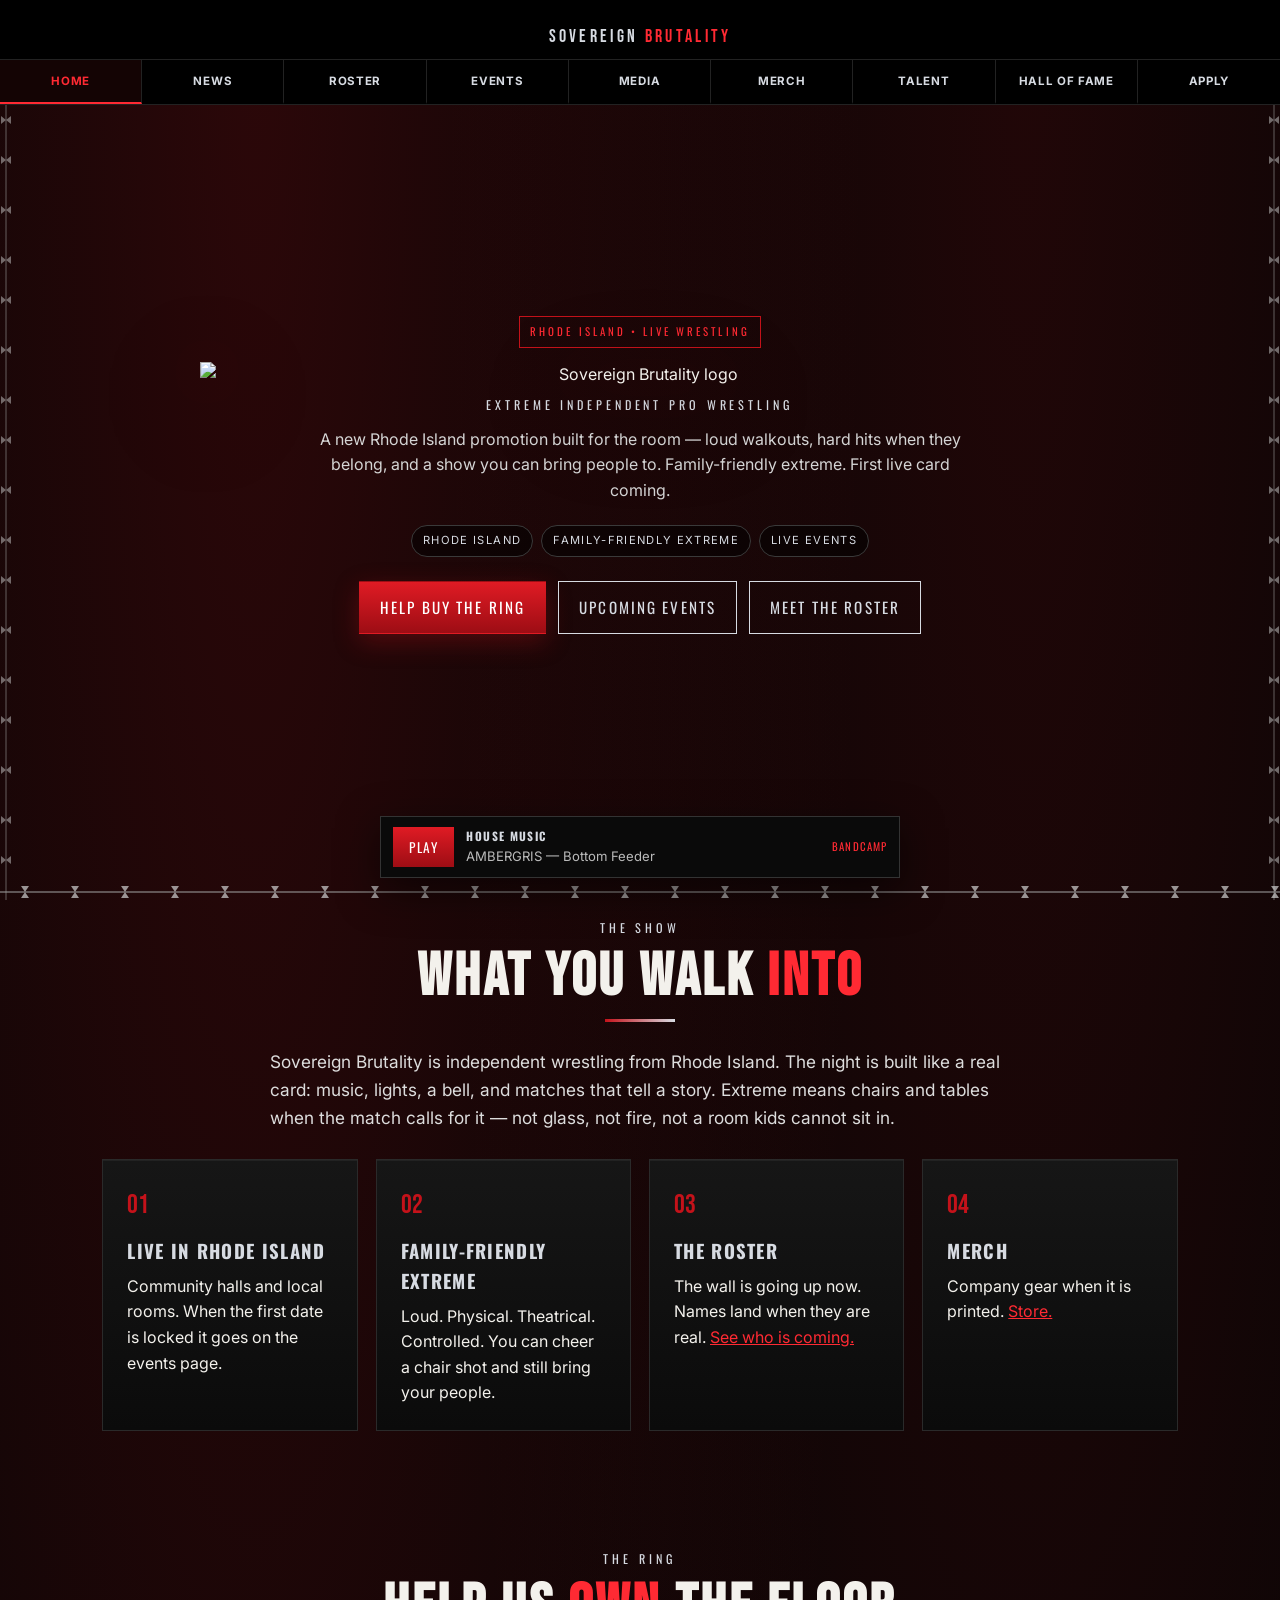
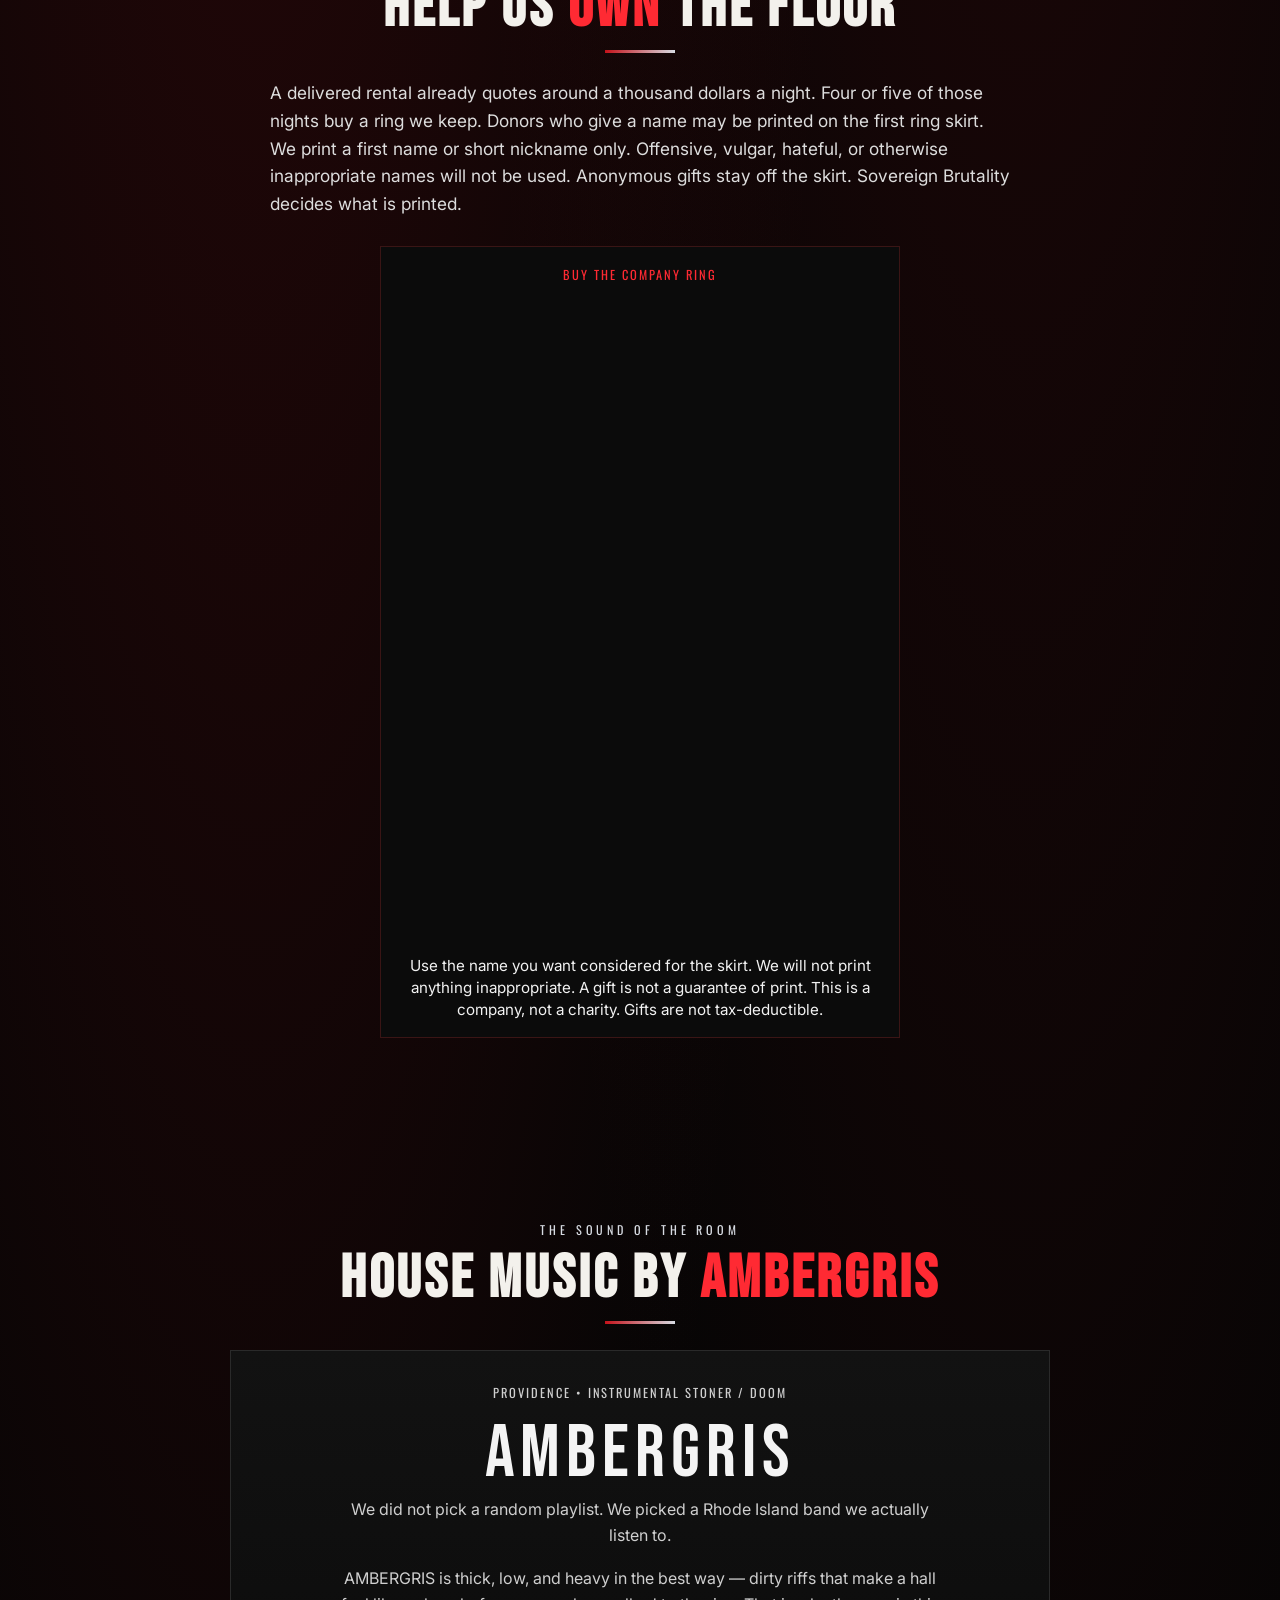
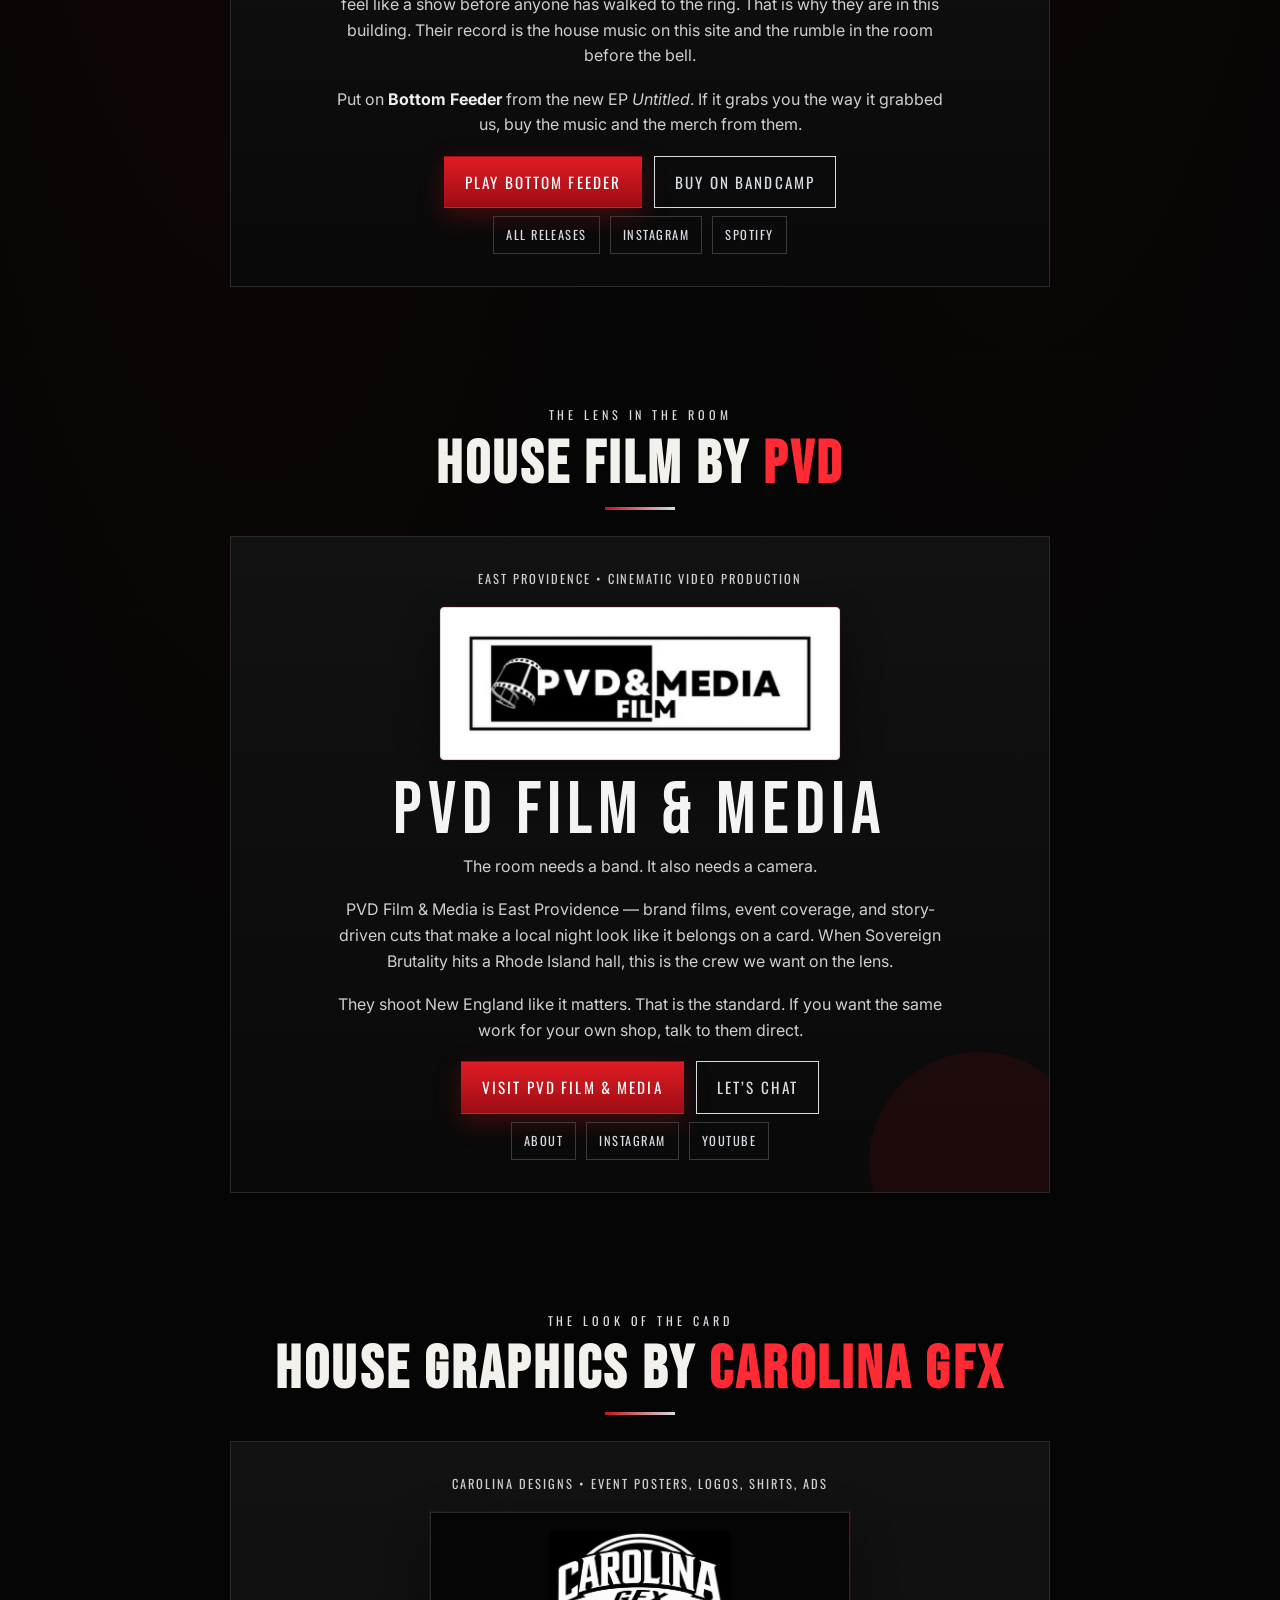
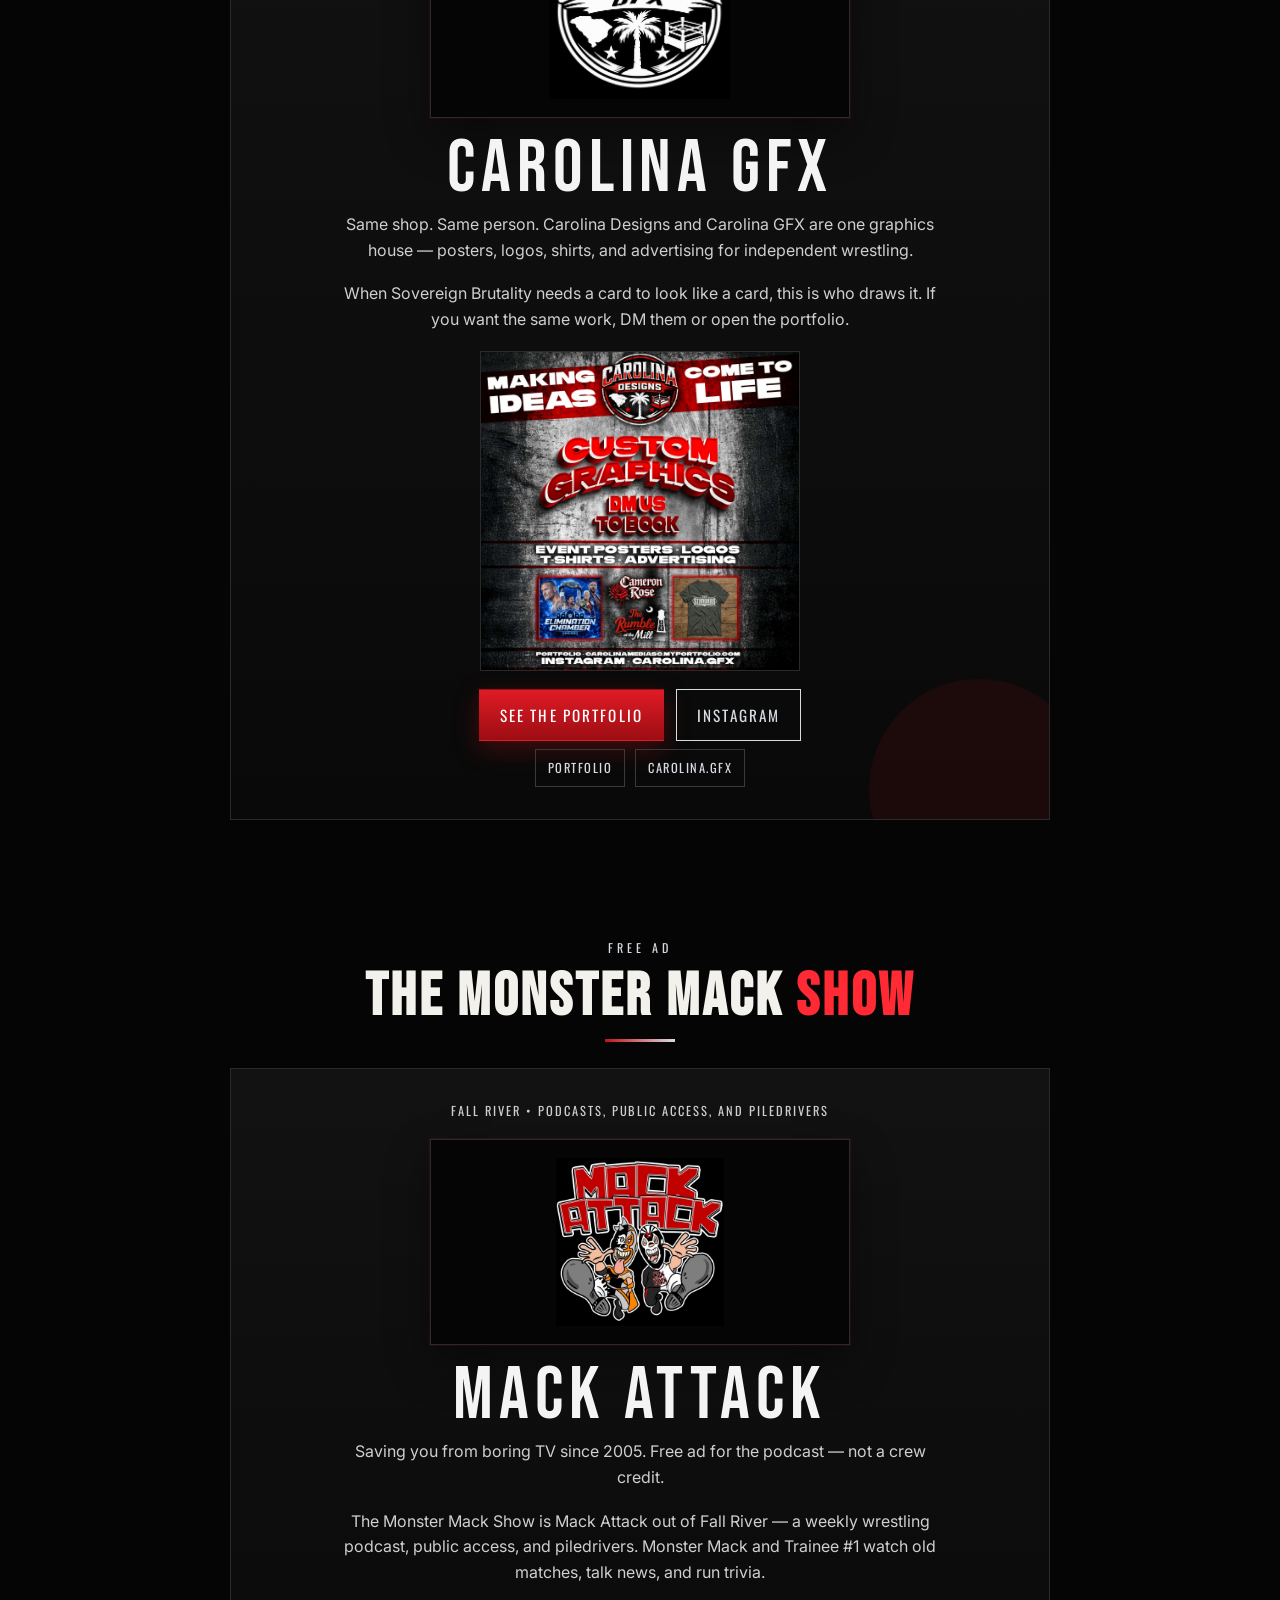
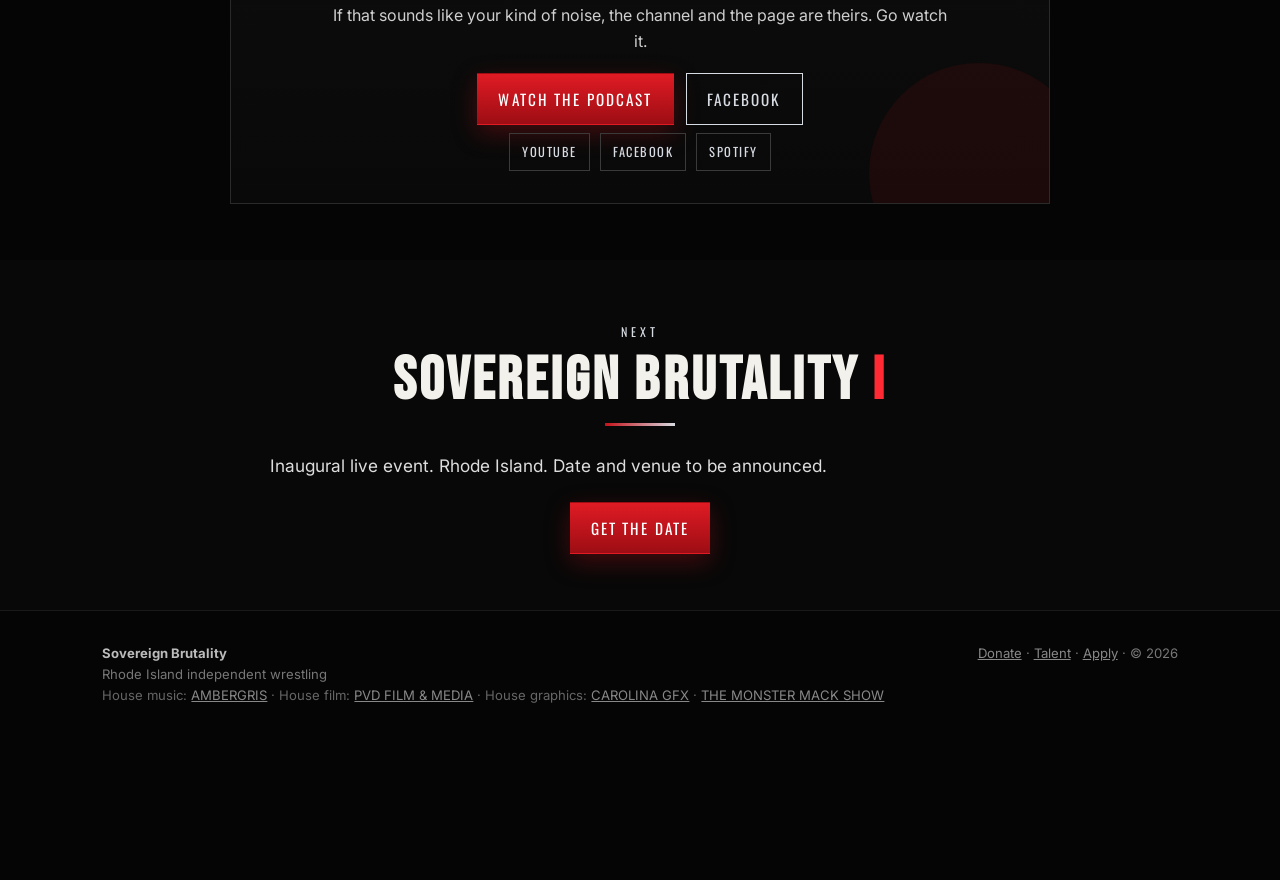
==== commit 77188234: "Soften Monster Mack ad line so it stays a sponsor shout." ====
--- a/index.html
+++ b/index.html
@@ -177,7 +177,7 @@
       <img src="assets/sponsors/mack-attack-logo.png" alt="Mack Attack logo" width="640" height="640" loading="lazy" decoding="async"/>
     </a>
     <div class="sponsor-name">MACK ATTACK</div>
-    <p>Saving you from boring TV since 2005. This spot is a free ad for their podcast. They are not working the show and they are not fixing anything for us.</p>
+    <p>Saving you from boring TV since 2005. Free ad for the podcast — not a crew credit.</p>
     <p>The Monster Mack Show is Mack Attack out of Fall River — a weekly wrestling podcast, public access, and piledrivers. Monster Mack and Trainee #1 watch old matches, talk news, and run trivia.</p>
     <p>If that sounds like your kind of noise, the channel and the page are theirs. Go watch it.</p>
     <div class="cta" style="margin-top:8px">
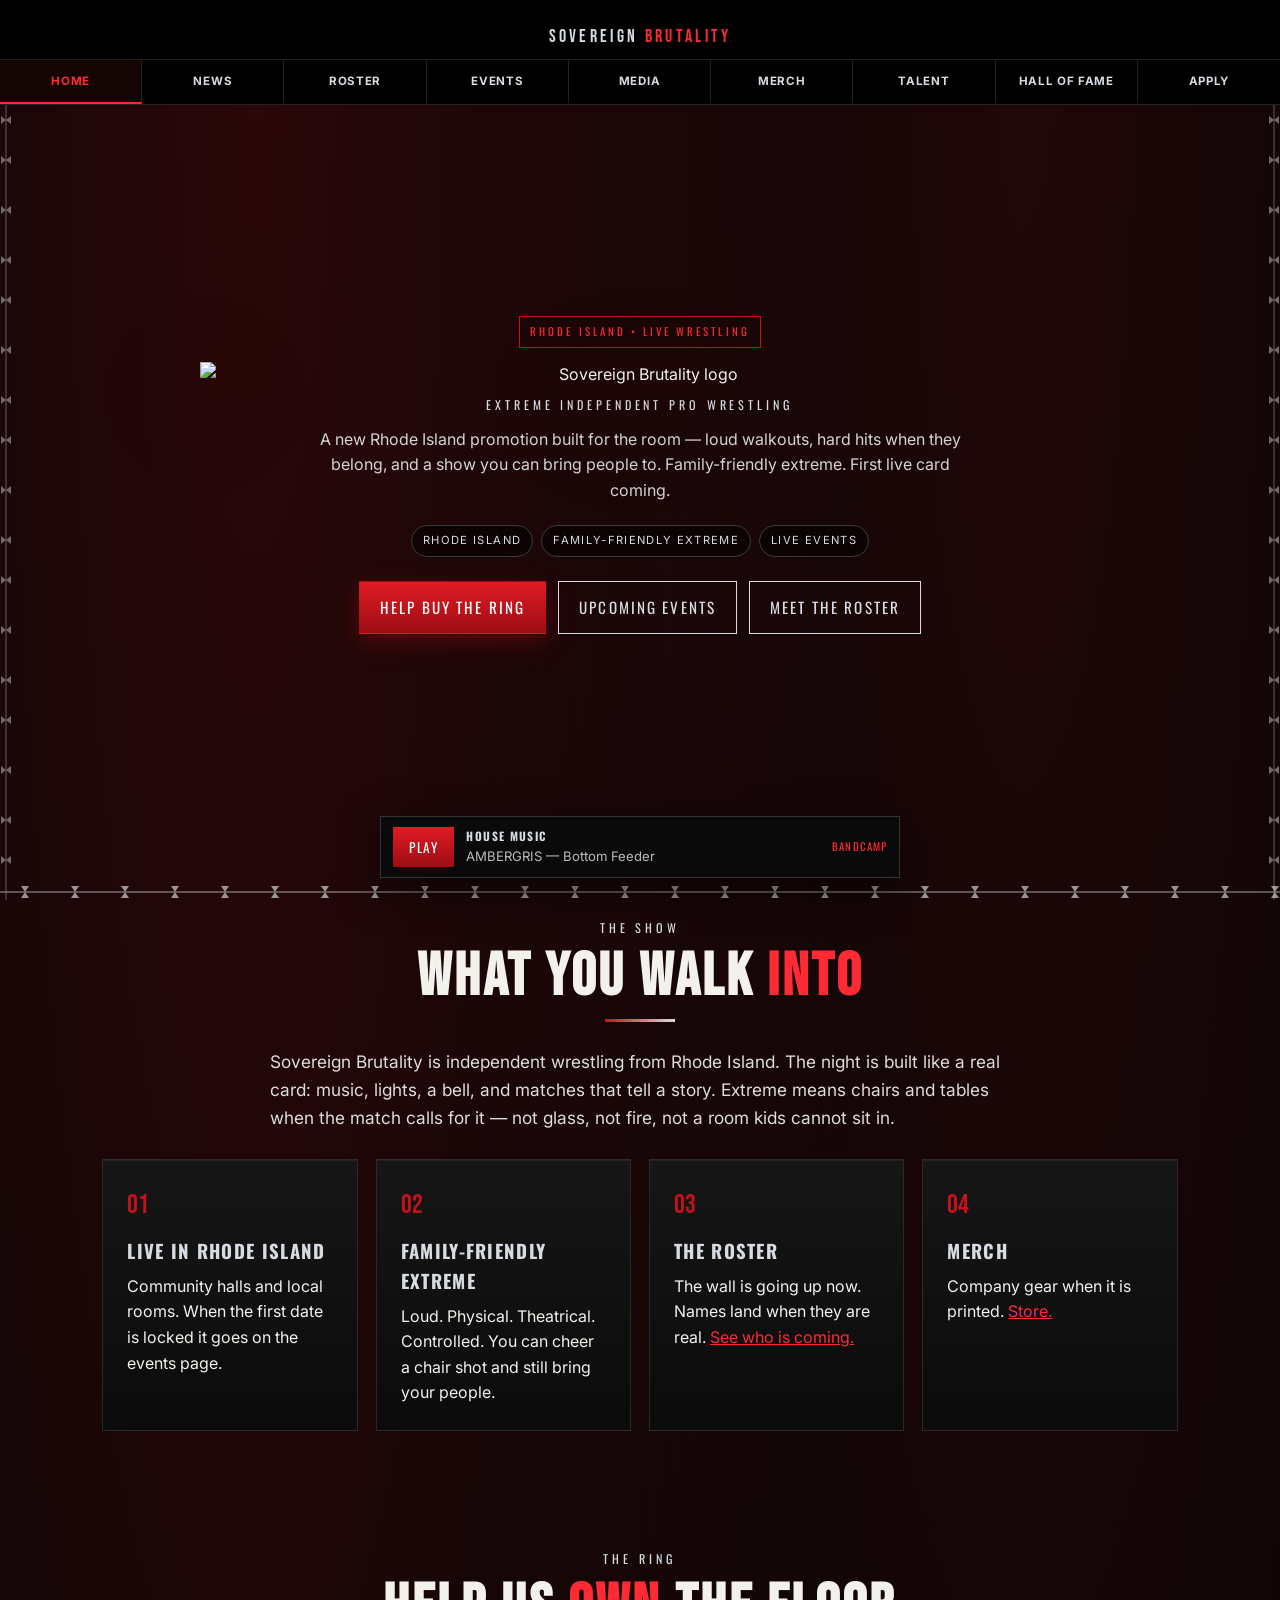
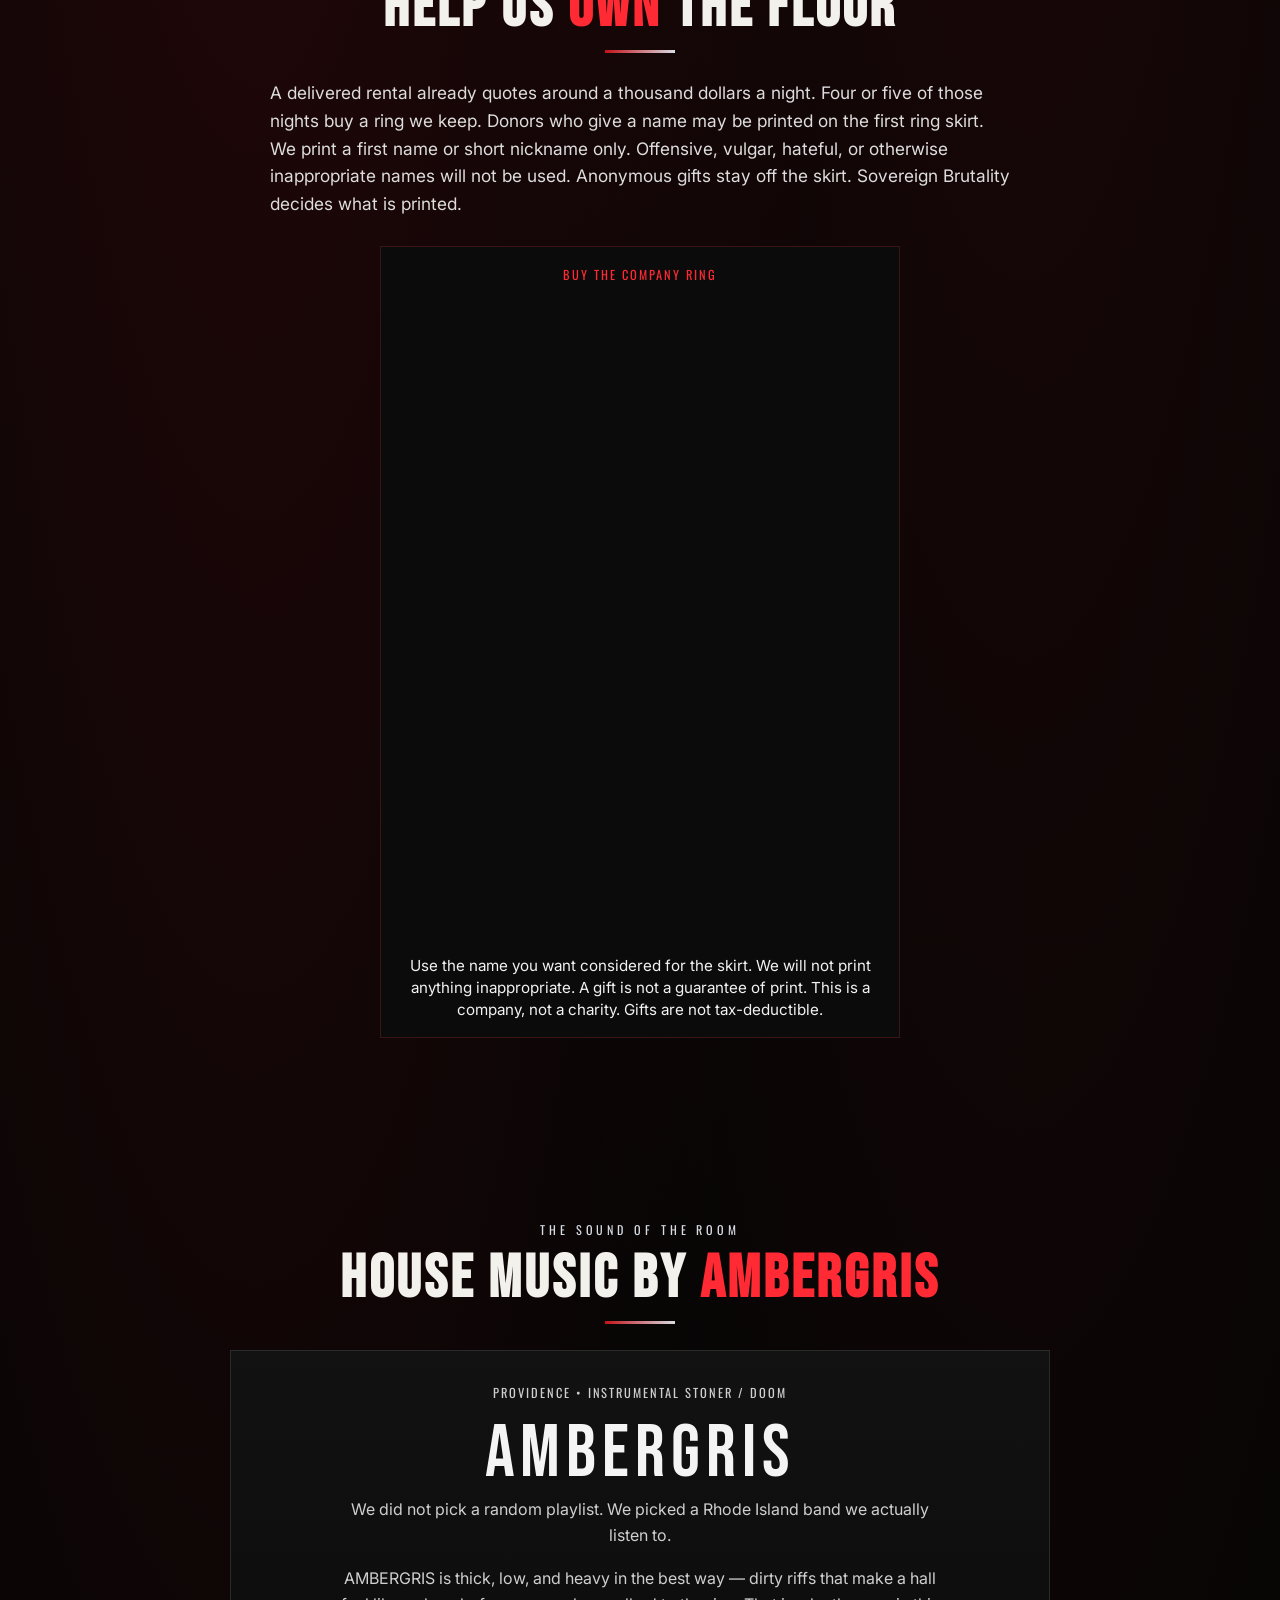
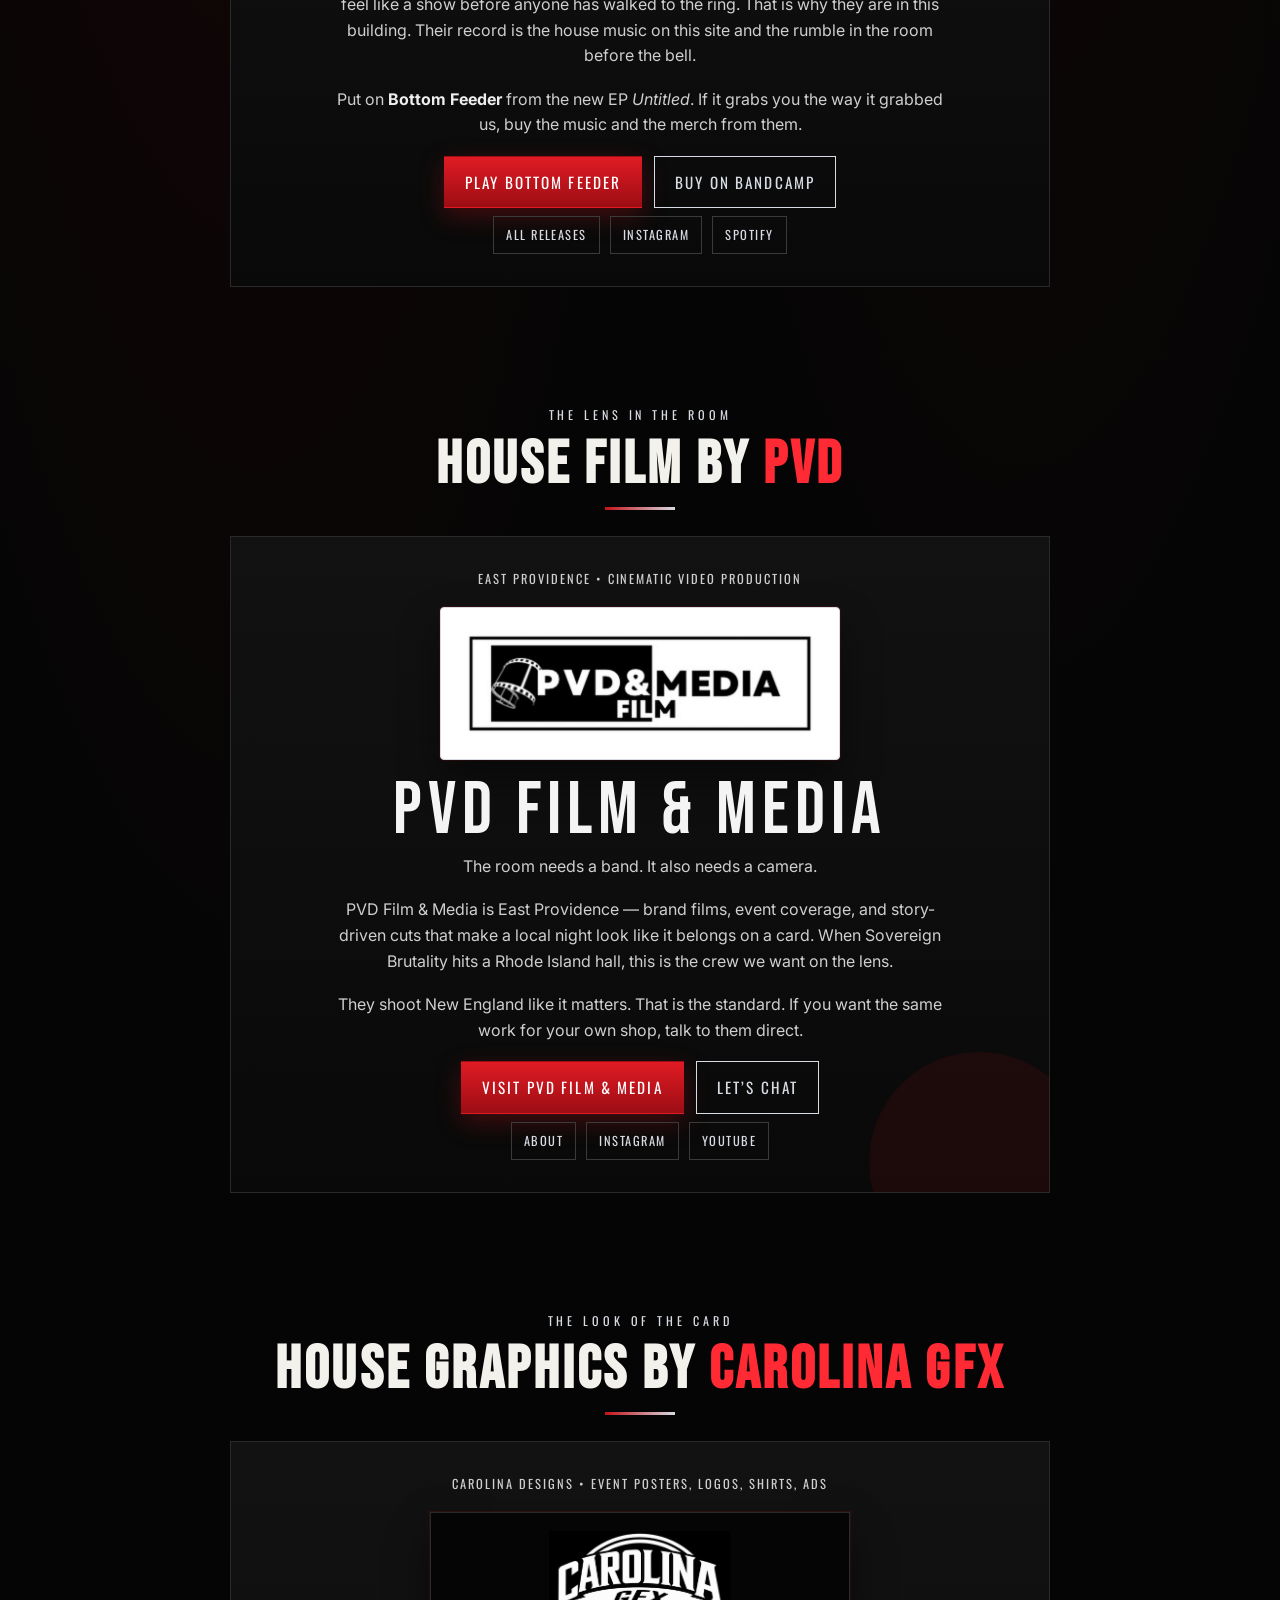
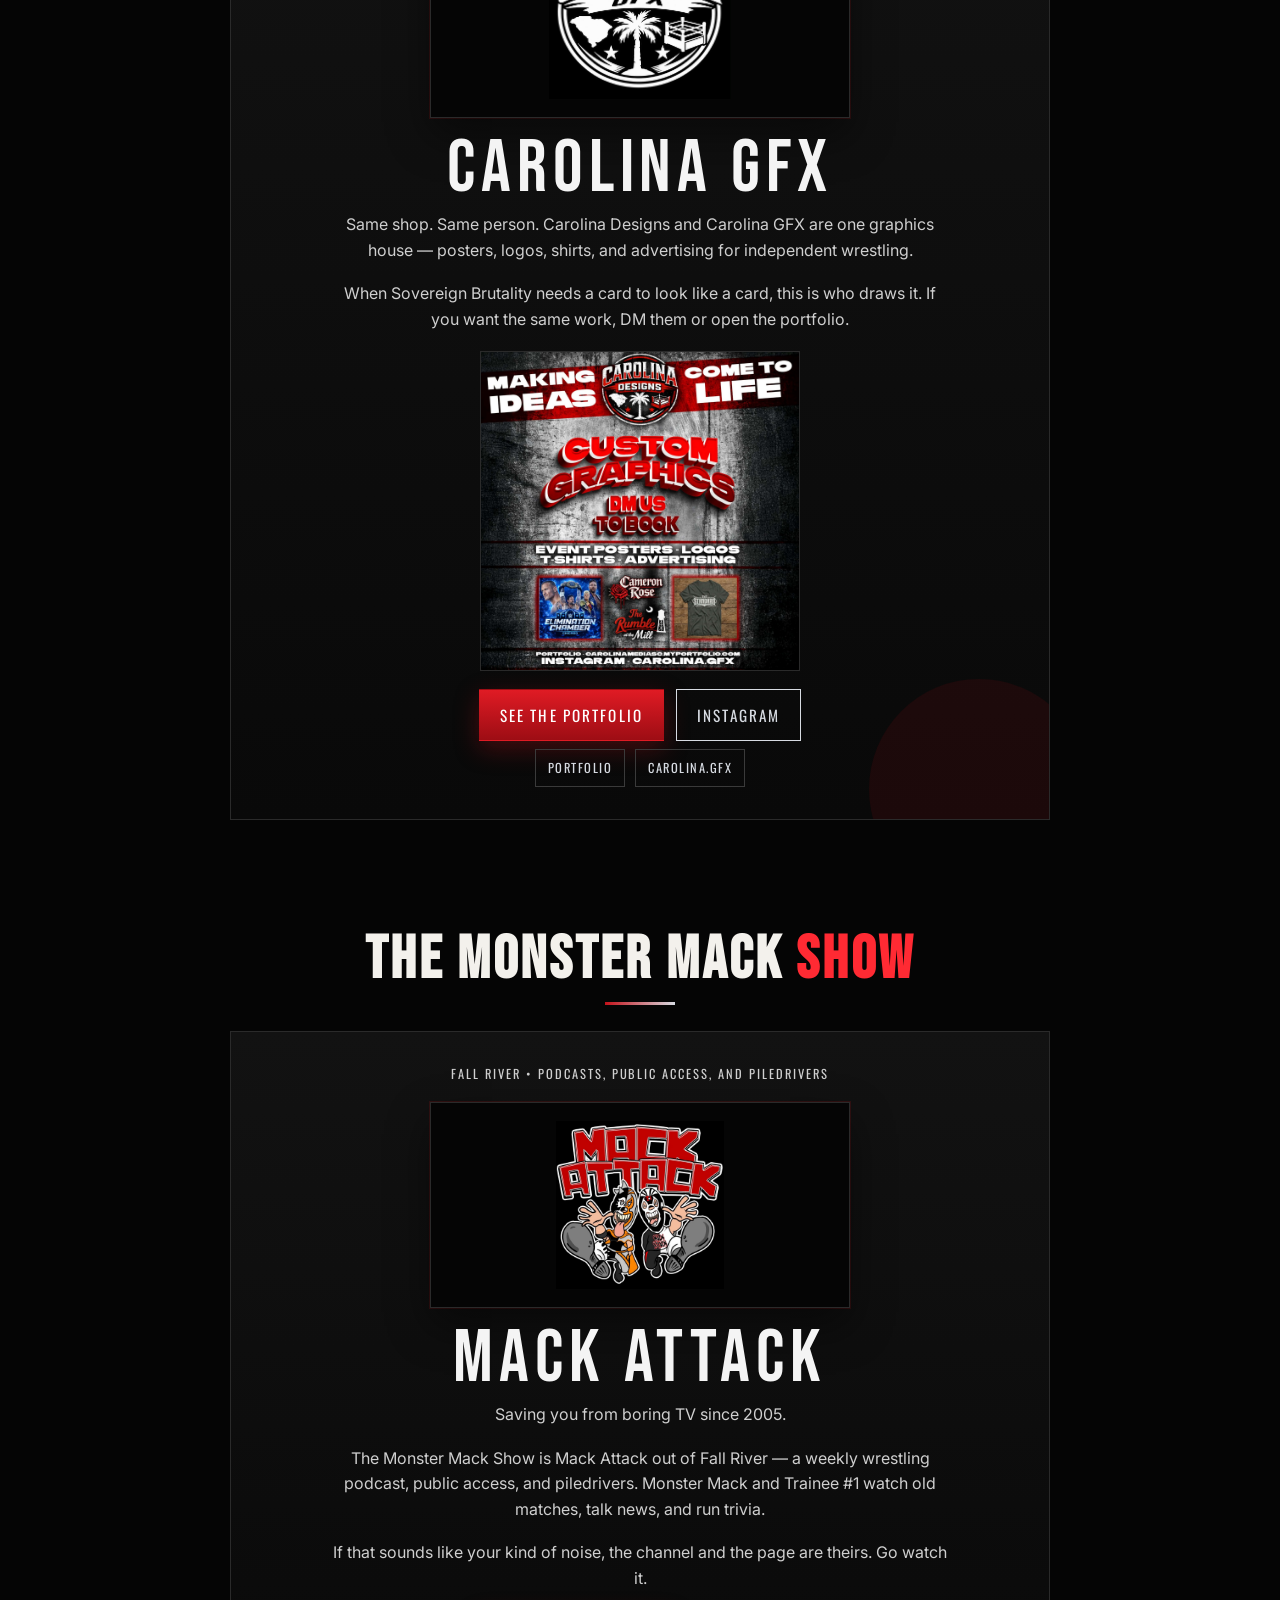
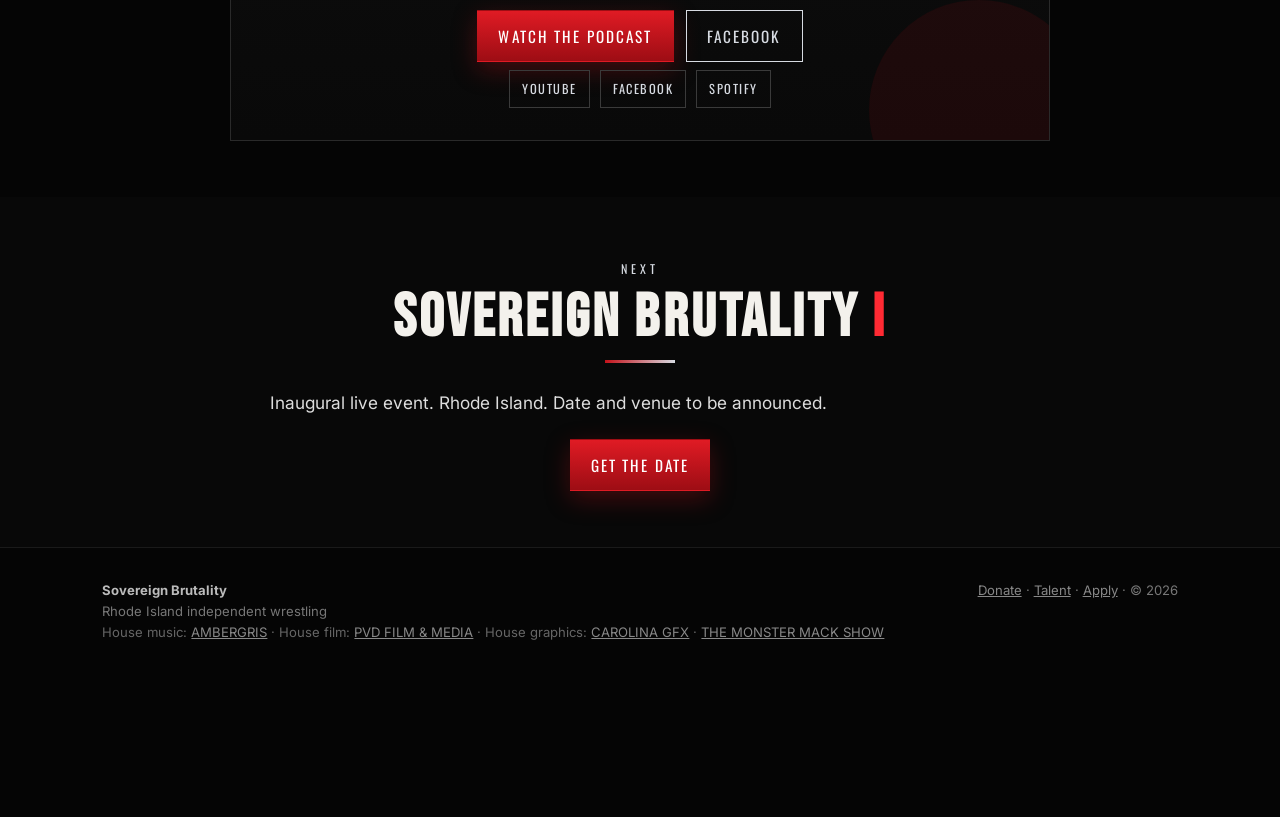
==== commit 7d3b074e: "Remove free-ad wording from the Monster Mack sponsor block." ====
--- a/index.html
+++ b/index.html
@@ -5,7 +5,7 @@
 <meta name="viewport" content="width=device-width, initial-scale=1, viewport-fit=cover"/>
 <meta http-equiv="Cache-Control" content="no-cache"/>
 <title>Sovereign Brutality — Rhode Island Pro Wrestling</title>
-<meta name="description" content="Sovereign Brutality is Rhode Island independent extreme wrestling. Family-friendly. Live events coming. Help buy the ring. House music by AMBERGRIS. House film by PVD Film & Media. House graphics by Carolina GFX. Free ad: The Monster Mack Show."/>
+<meta name="description" content="Sovereign Brutality is Rhode Island independent extreme wrestling. Family-friendly. Live events coming. Help buy the ring. House music by AMBERGRIS. House film by PVD Film & Media. House graphics by Carolina GFX."/>
 <meta property="og:type" content="website"/>
 <meta property="og:site_name" content="Sovereign Brutality"/>
 <meta property="og:title" content="Sovereign Brutality — Rhode Island Pro Wrestling"/>
@@ -125,7 +125,7 @@
   <div class="sponsor sponsor-film">
     <p class="sponsor-meta">East Providence • Cinematic video production</p>
     <a class="sponsor-logo sponsor-logo-card" href="https://www.pvdfilmmedia.com/" target="_blank" rel="noopener">
-      <img src="assets/sponsors/pvd-media-film.png" alt="PVD&amp;Media Film logo" width="766" height="260" loading="lazy" decoding="async"/>
+      <img src="assets/sponsors/pvd-media-film.png" alt="PVD&Media Film logo" width="766" height="260" loading="lazy" decoding="async"/>
     </a>
     <div class="sponsor-name">PVD FILM & MEDIA</div>
     <p>The room needs a band. It also needs a camera.</p>
@@ -168,7 +168,6 @@
 </section>
 
 <section id="monster-mack">
-  <p class="kicker" style="text-align:center">Free ad</p>
   <h2 style="text-align:center">THE MONSTER MACK <em>SHOW</em></h2>
   <div class="rule"></div>
   <div class="sponsor sponsor-film">
@@ -177,7 +176,7 @@
       <img src="assets/sponsors/mack-attack-logo.png" alt="Mack Attack logo" width="640" height="640" loading="lazy" decoding="async"/>
     </a>
     <div class="sponsor-name">MACK ATTACK</div>
-    <p>Saving you from boring TV since 2005. Free ad for the podcast — not a crew credit.</p>
+    <p>Saving you from boring TV since 2005.</p>
     <p>The Monster Mack Show is Mack Attack out of Fall River — a weekly wrestling podcast, public access, and piledrivers. Monster Mack and Trainee #1 watch old matches, talk news, and run trivia.</p>
     <p>If that sounds like your kind of noise, the channel and the page are theirs. Go watch it.</p>
     <div class="cta" style="margin-top:8px">
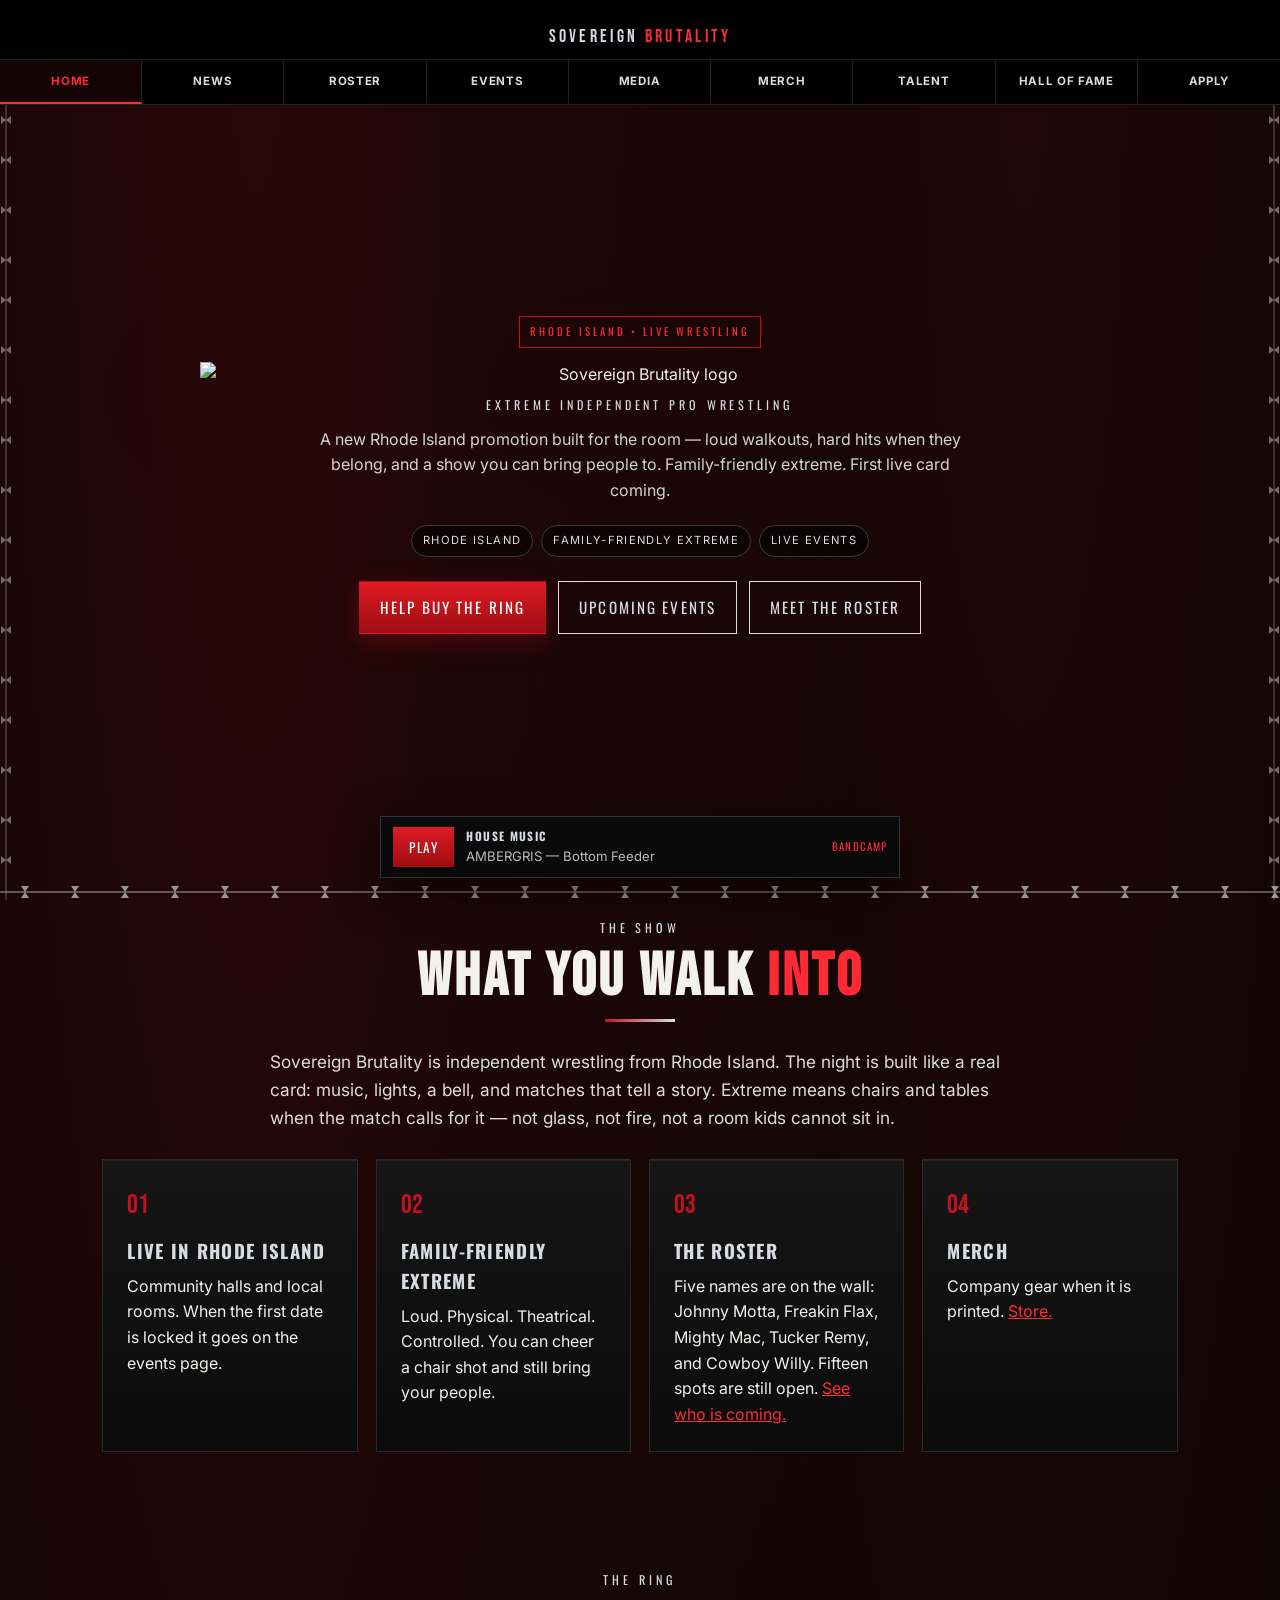
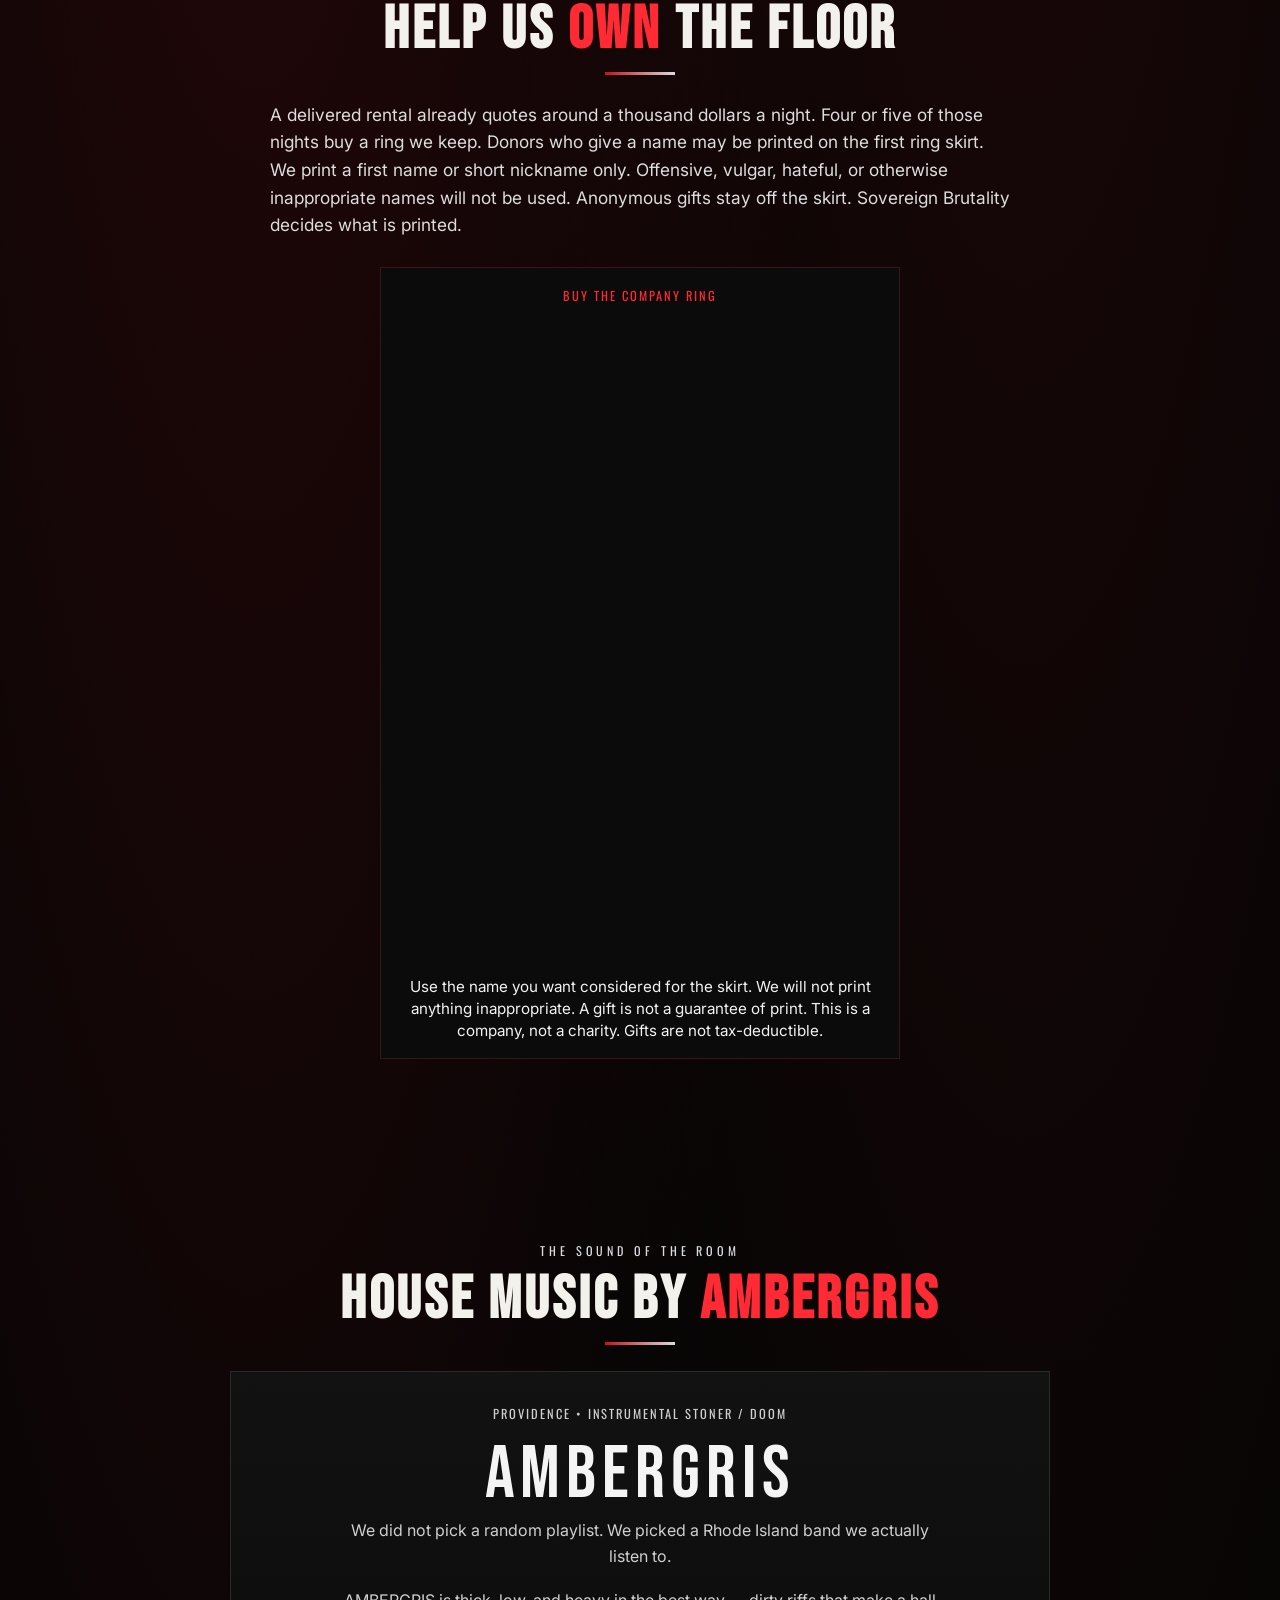
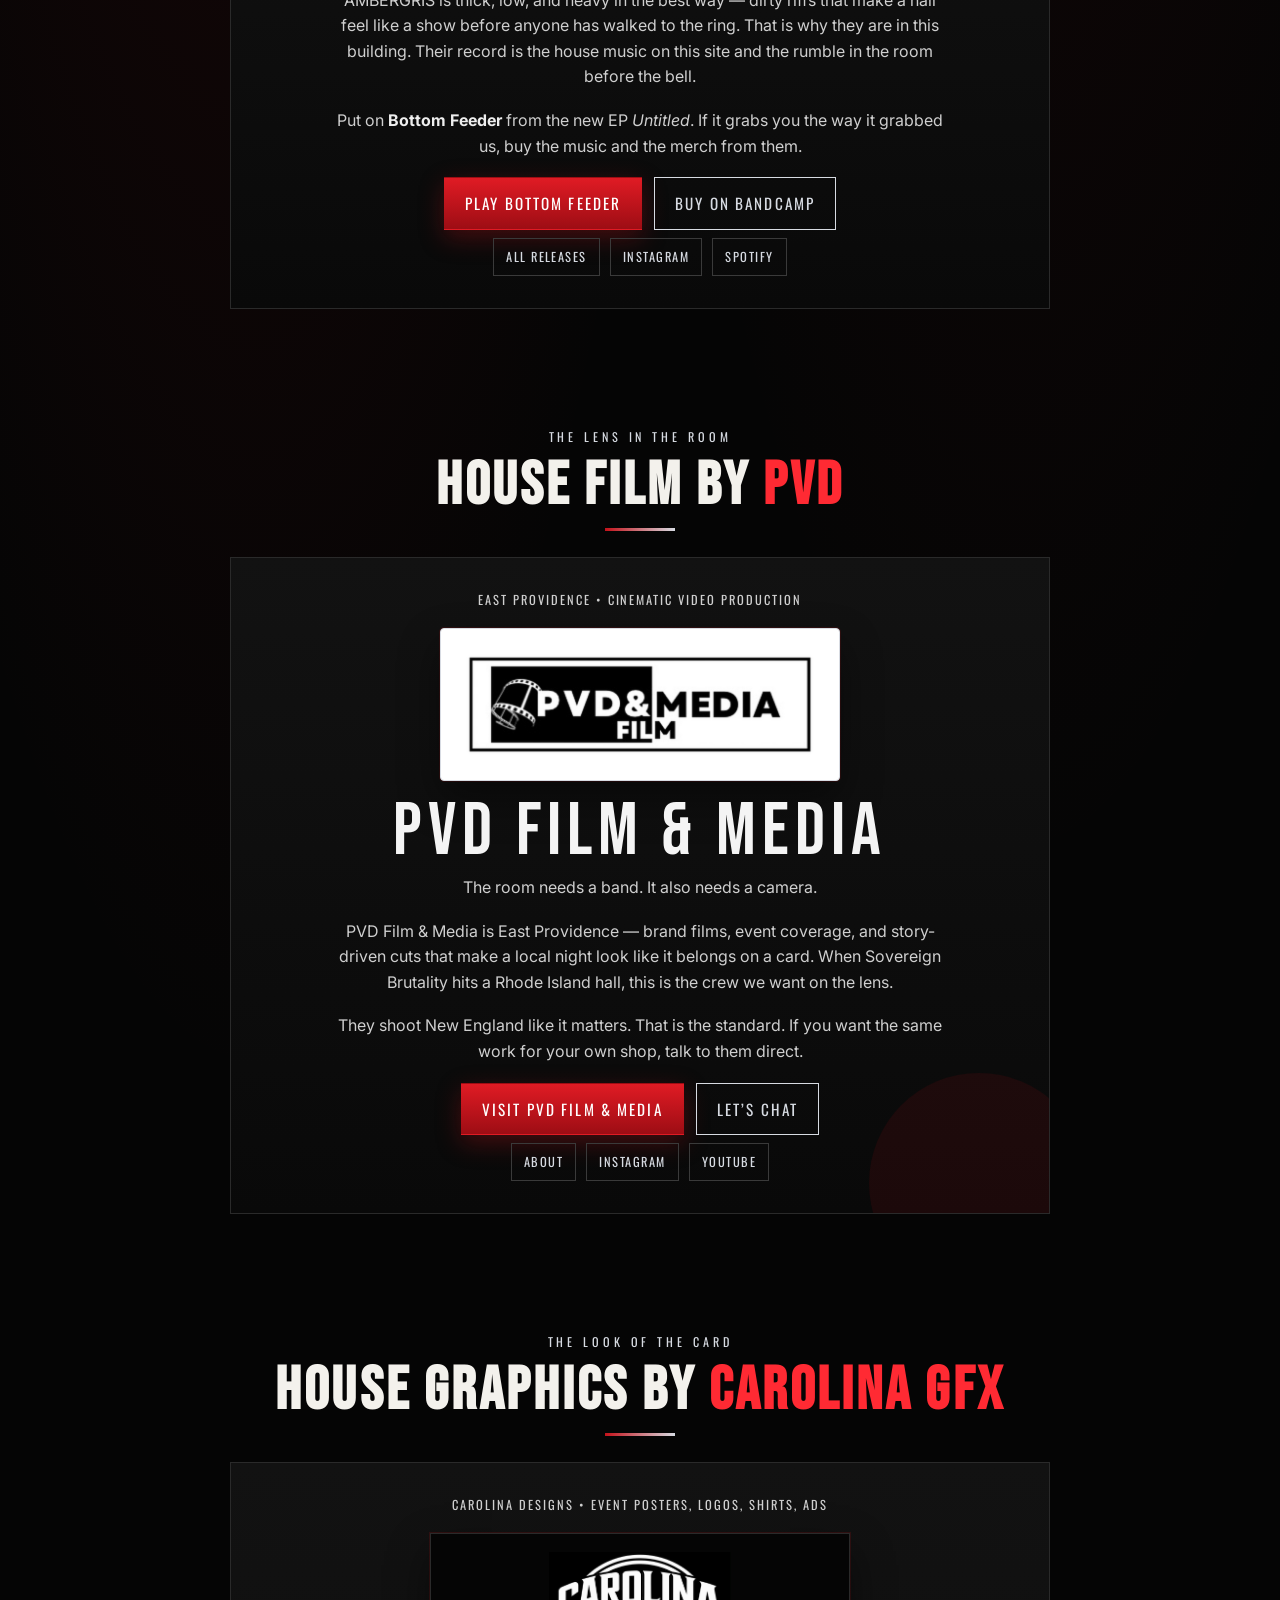
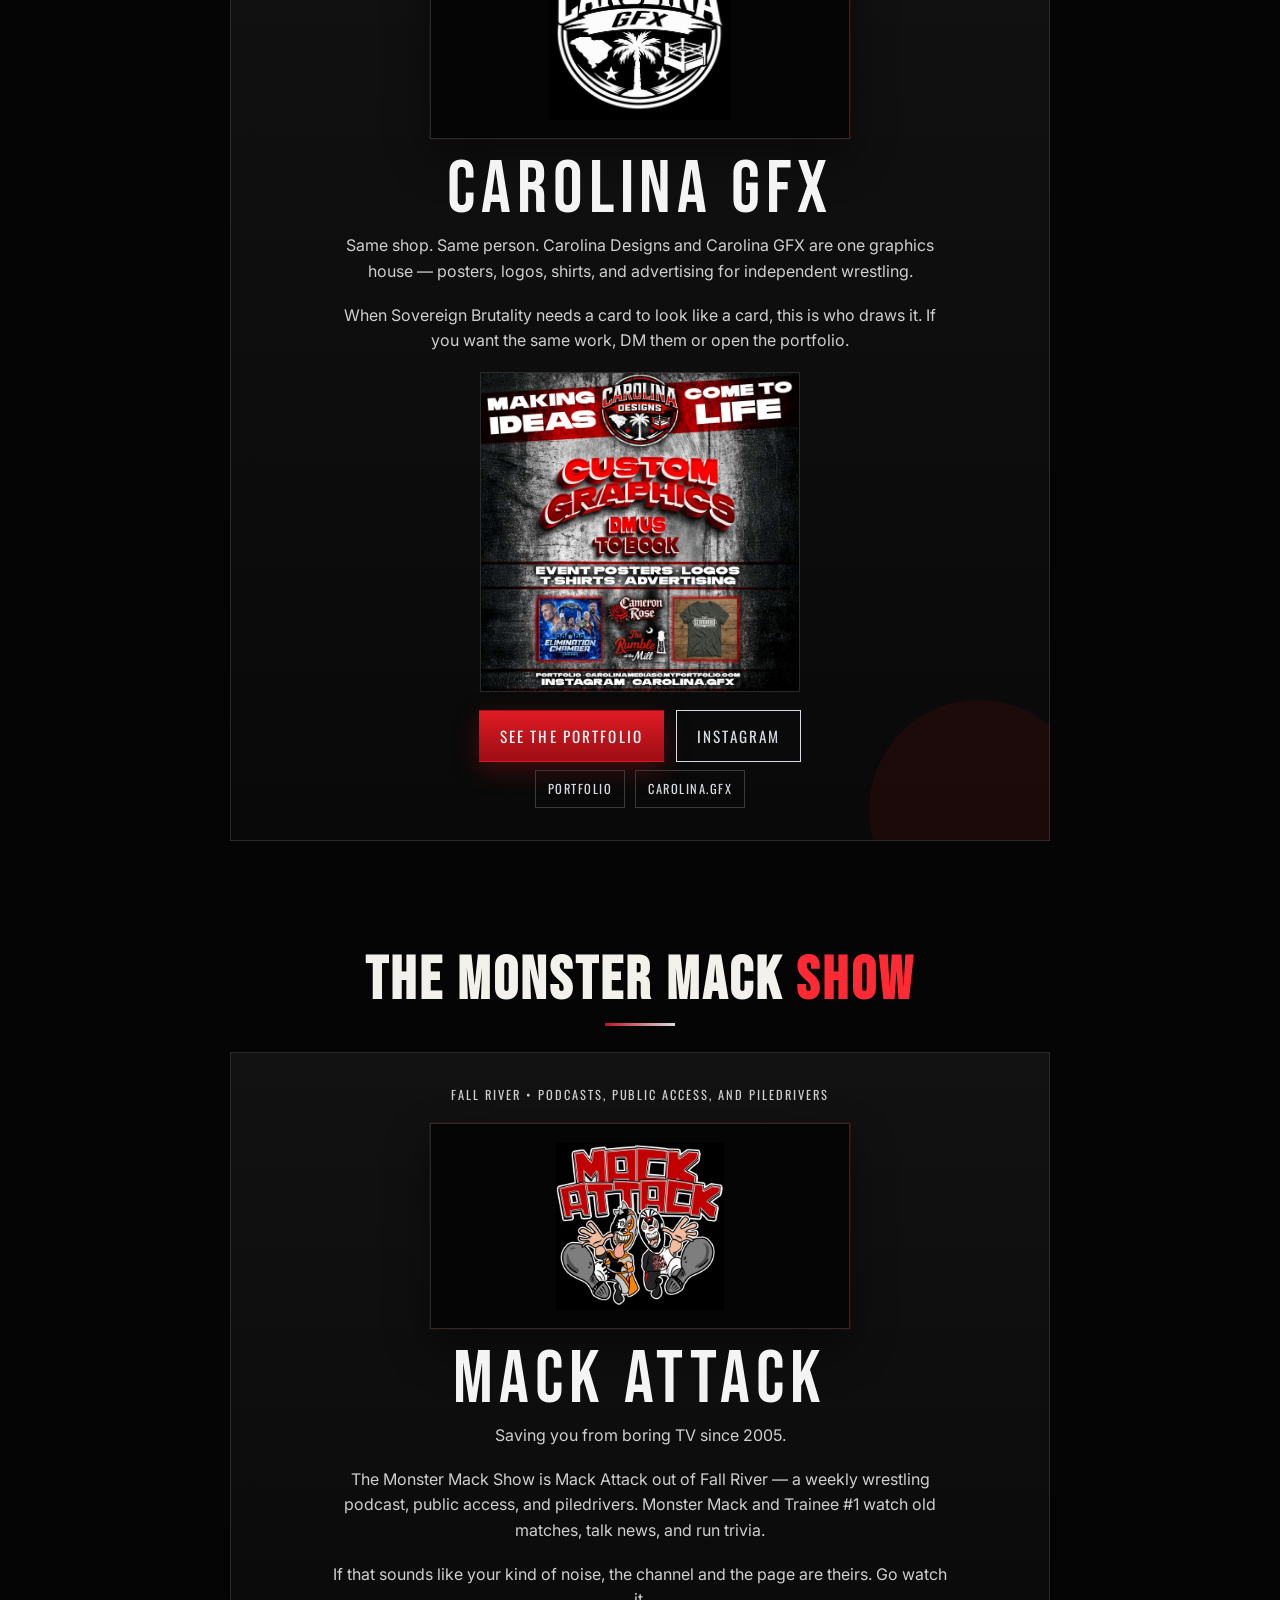
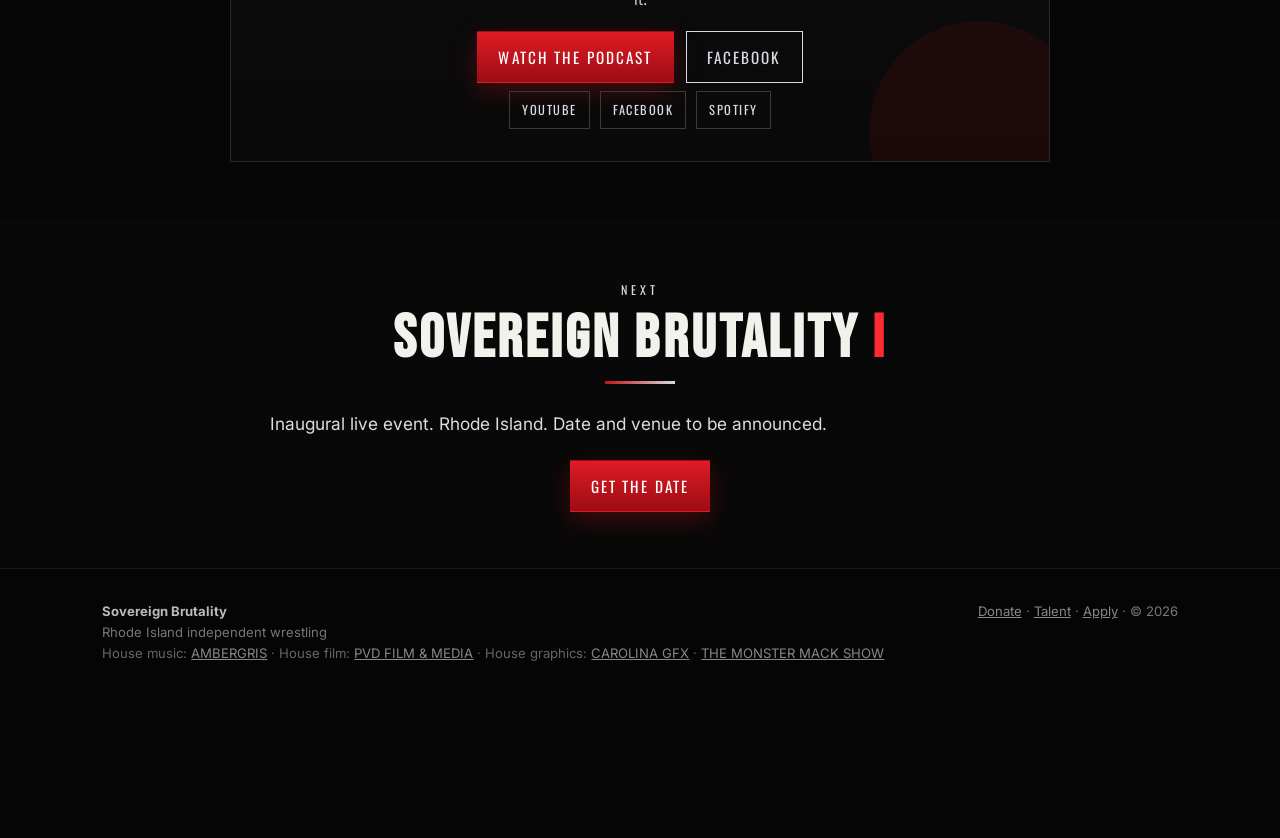
==== commit 6f3bee96: "Add five names to the official roster wall. Johnny Motta, Freakin Flax, Mighty Mac, Tucker Remy, and" ====
--- a/index.html
+++ b/index.html
@@ -71,7 +71,7 @@
   <div class="grid">
     <article class="card"><div class="num">01</div><h3>Live in Rhode Island</h3><p>Community halls and local rooms. When the first date is locked it goes on the events page.</p></article>
     <article class="card"><div class="num">02</div><h3>Family-friendly extreme</h3><p>Loud. Physical. Theatrical. Controlled. You can cheer a chair shot and still bring your people.</p></article>
-    <article class="card"><div class="num">03</div><h3>The roster</h3><p>The wall is going up now. Names land when they are real. <a href="roster.html" style="color:#ff2a33">See who is coming.</a></p></article>
+    <article class="card"><div class="num">03</div><h3>The roster</h3><p>Five names are on the wall: Johnny Motta, Freakin Flax, Mighty Mac, Tucker Remy, and Cowboy Willy. Fifteen spots are still open. <a href="roster.html" style="color:#ff2a33">See who is coming.</a></p></article>
     <article class="card"><div class="num">04</div><h3>Merch</h3><p>Company gear when it is printed. <a href="merch.html" style="color:#ff2a33">Store.</a></p></article>
   </div>
 </section>
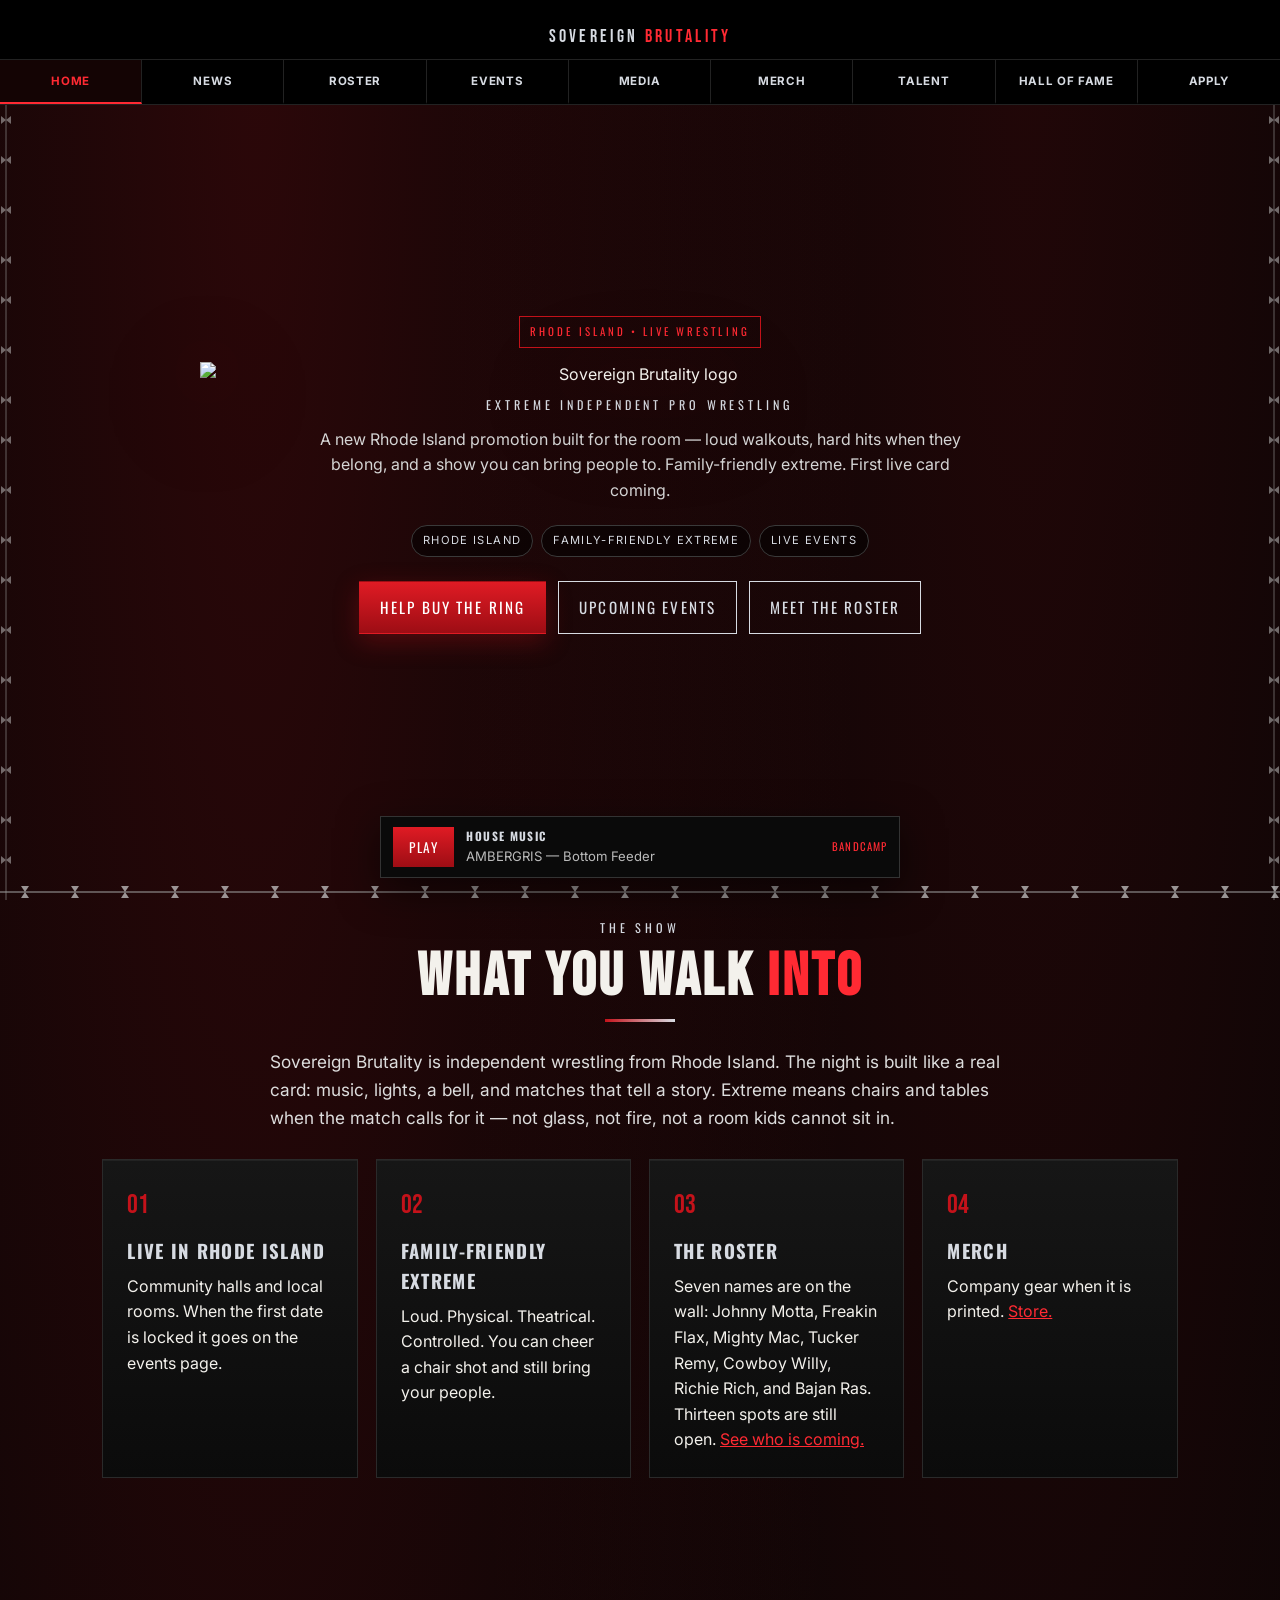
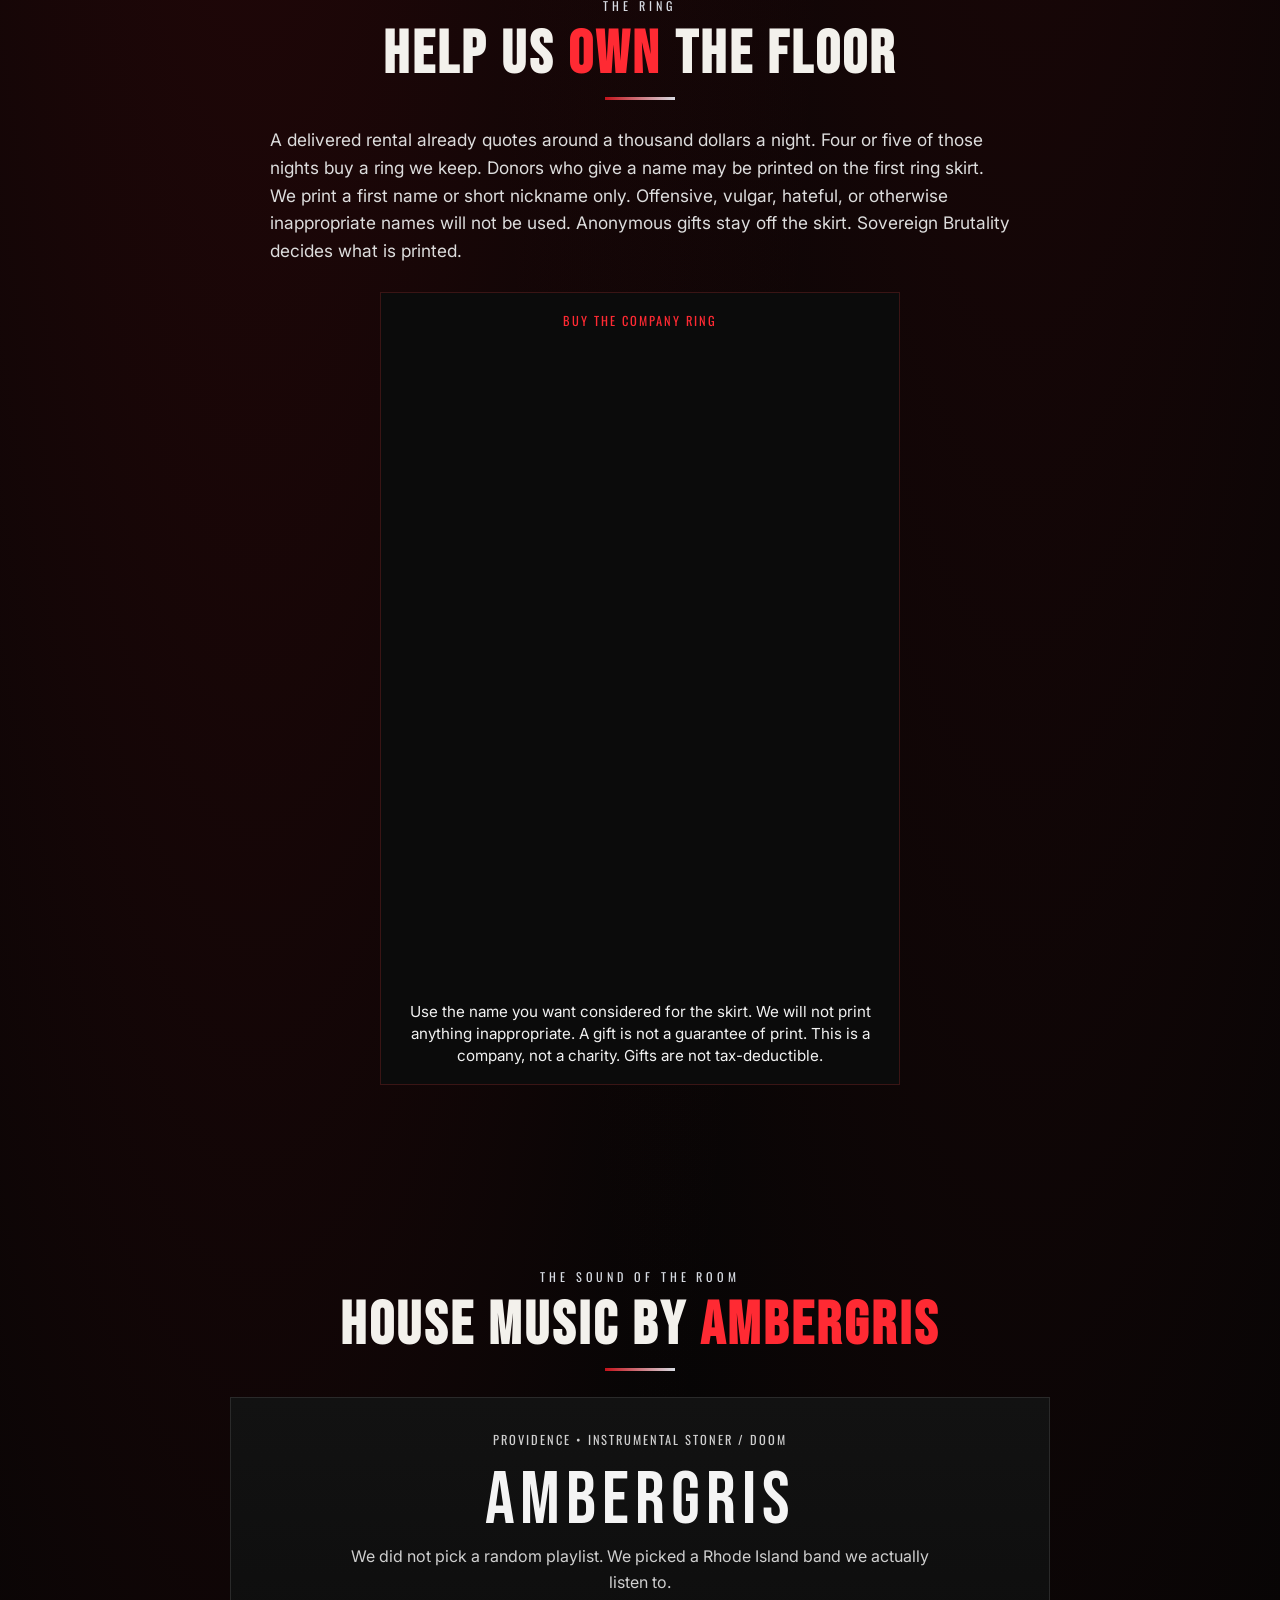
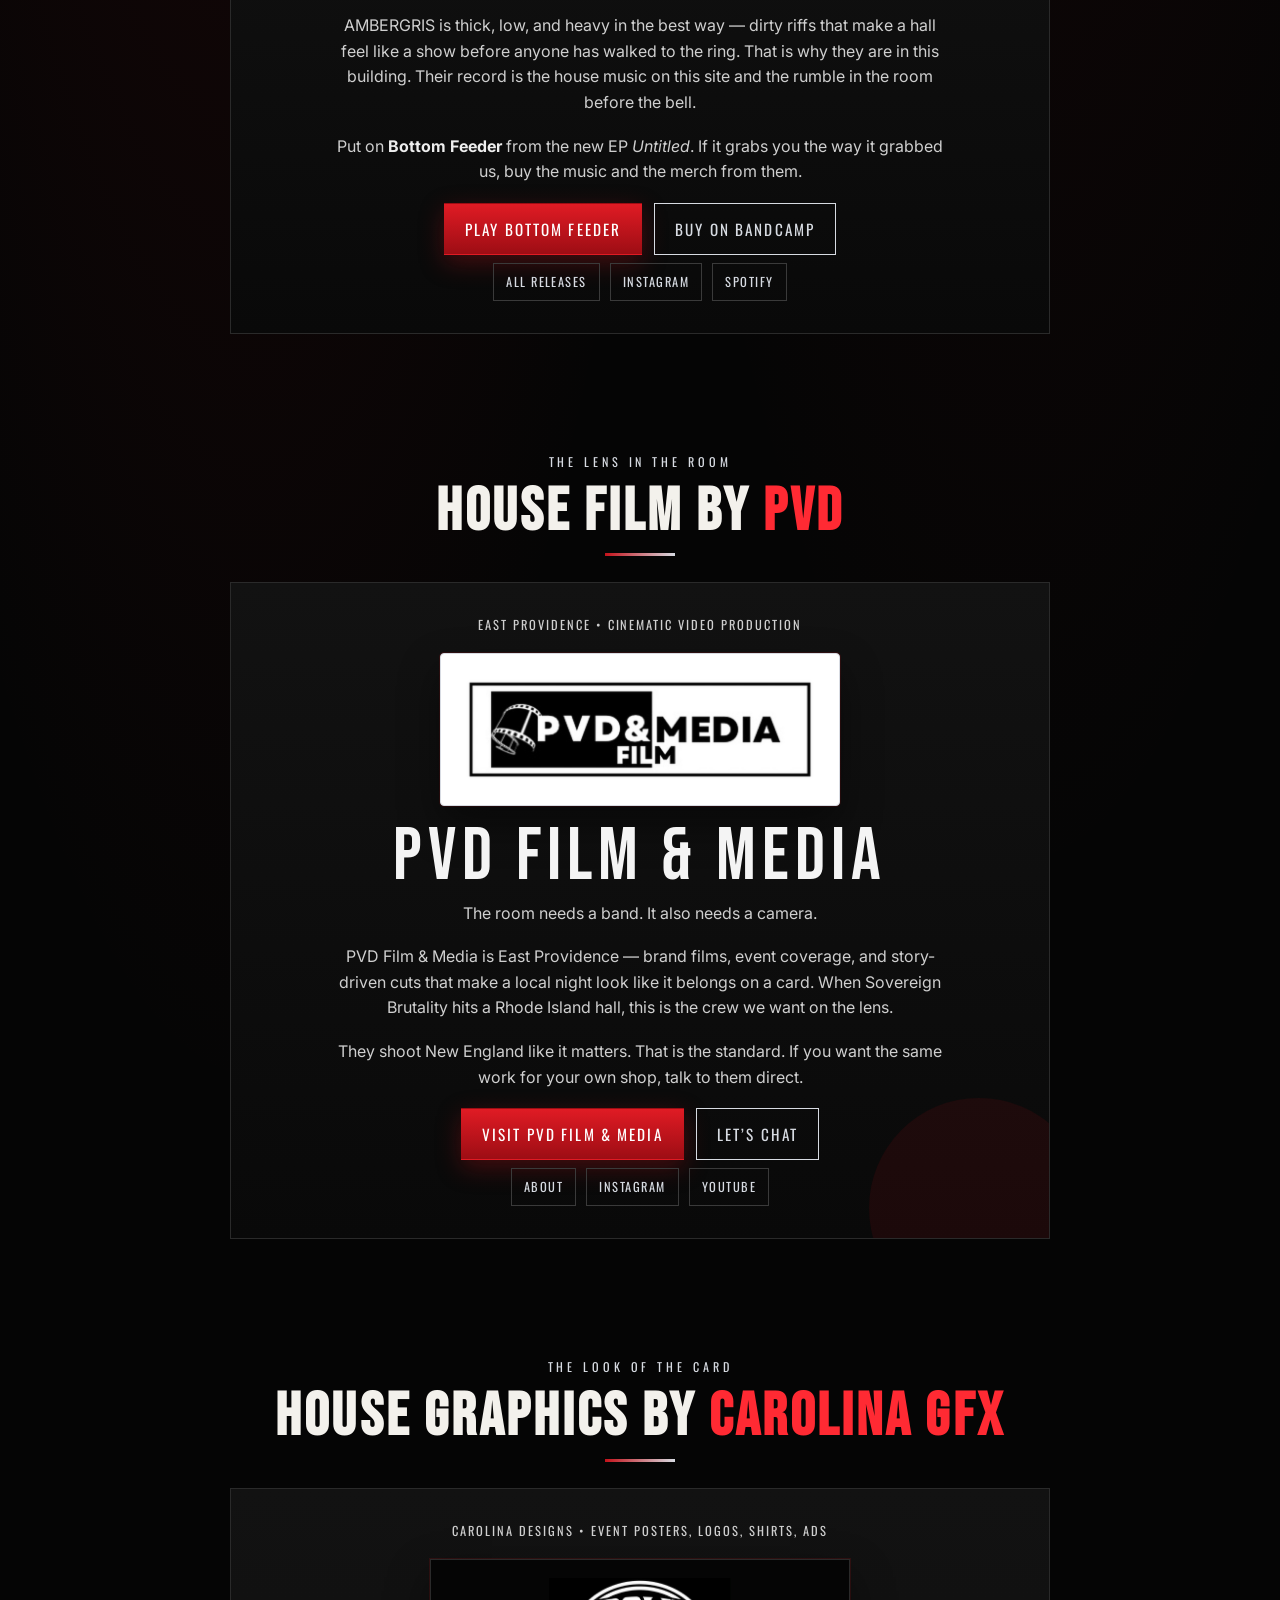
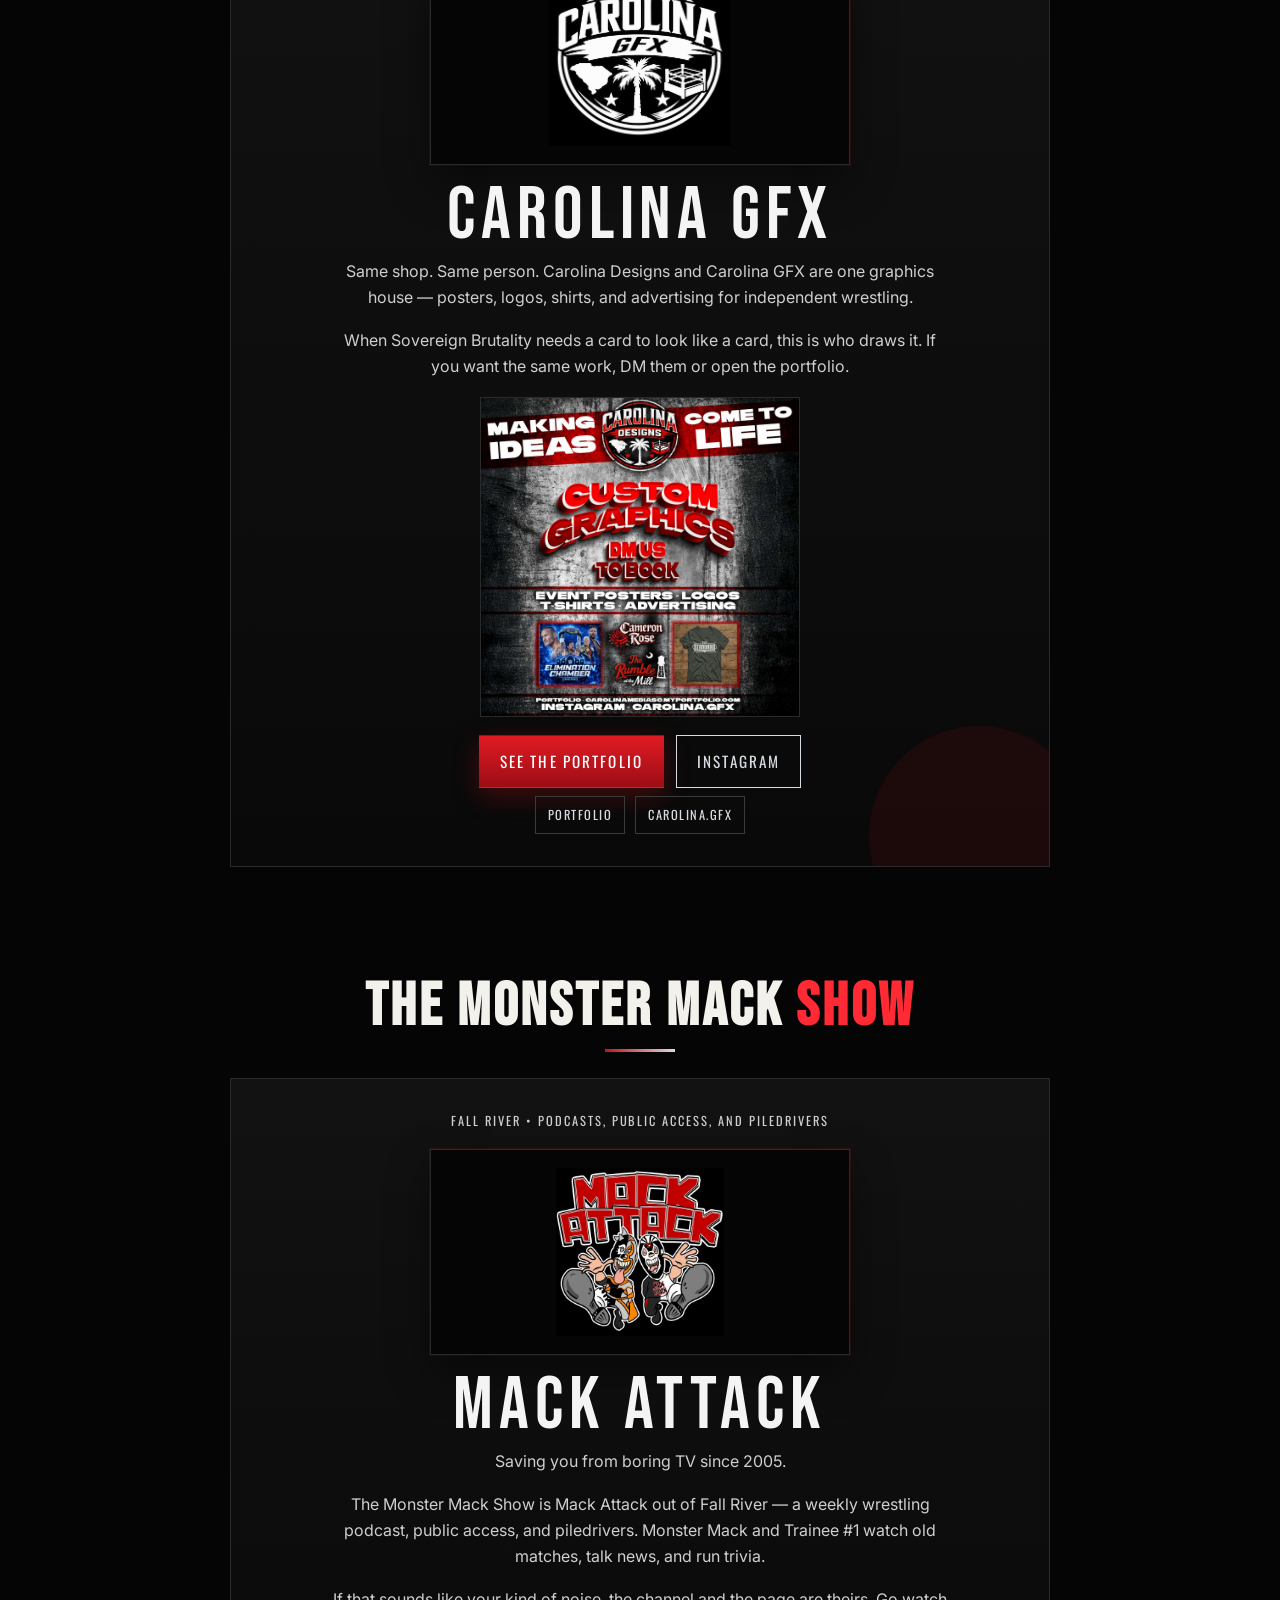
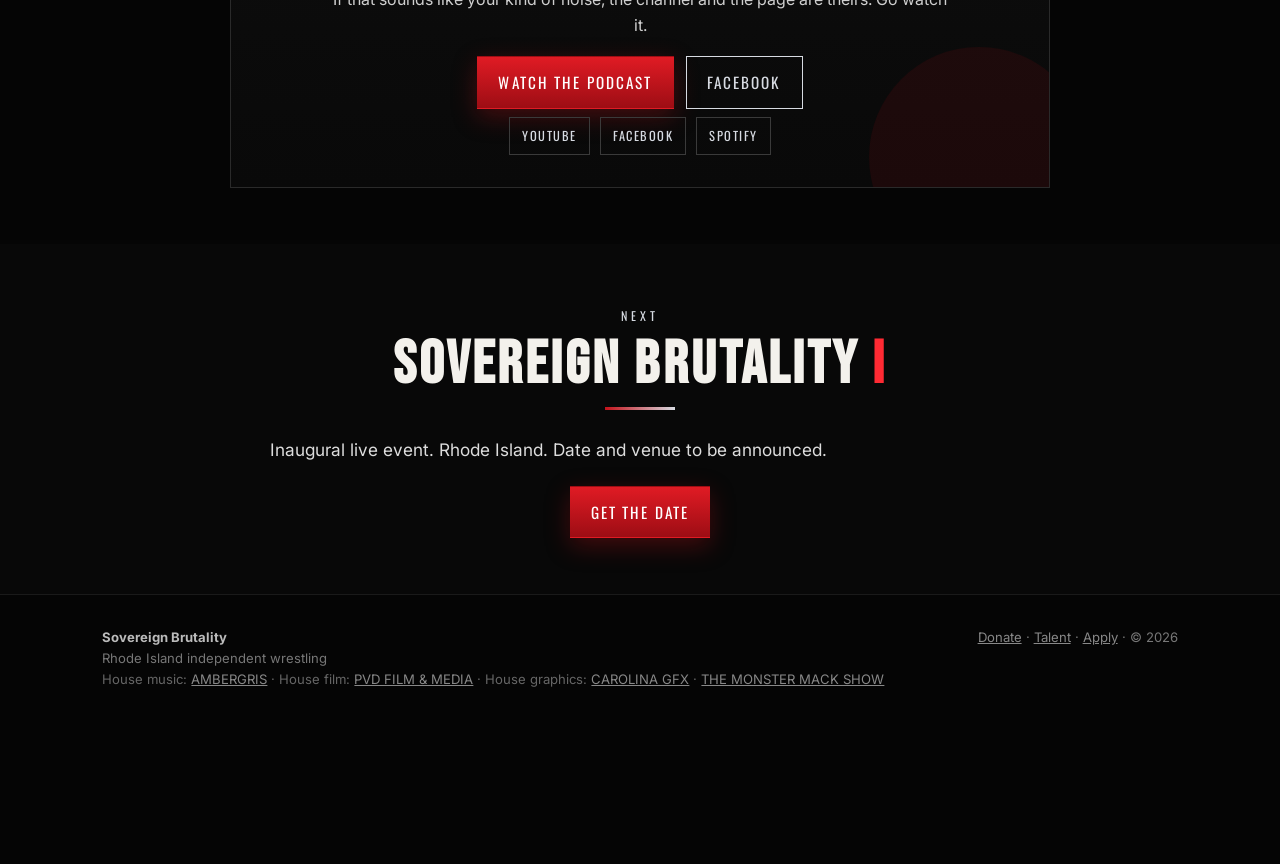
==== commit d79d6305: "Update homepage roster count to seven names" ====
--- a/index.html
+++ b/index.html
@@ -71,7 +71,7 @@
   <div class="grid">
     <article class="card"><div class="num">01</div><h3>Live in Rhode Island</h3><p>Community halls and local rooms. When the first date is locked it goes on the events page.</p></article>
     <article class="card"><div class="num">02</div><h3>Family-friendly extreme</h3><p>Loud. Physical. Theatrical. Controlled. You can cheer a chair shot and still bring your people.</p></article>
-    <article class="card"><div class="num">03</div><h3>The roster</h3><p>Five names are on the wall: Johnny Motta, Freakin Flax, Mighty Mac, Tucker Remy, and Cowboy Willy. Fifteen spots are still open. <a href="roster.html" style="color:#ff2a33">See who is coming.</a></p></article>
+    <article class="card"><div class="num">03</div><h3>The roster</h3><p>Seven names are on the wall: Johnny Motta, Freakin Flax, Mighty Mac, Tucker Remy, Cowboy Willy, Richie Rich, and Bajan Ras. Thirteen spots are still open. <a href="roster.html" style="color:#ff2a33">See who is coming.</a></p></article>
     <article class="card"><div class="num">04</div><h3>Merch</h3><p>Company gear when it is printed. <a href="merch.html" style="color:#ff2a33">Store.</a></p></article>
   </div>
 </section>
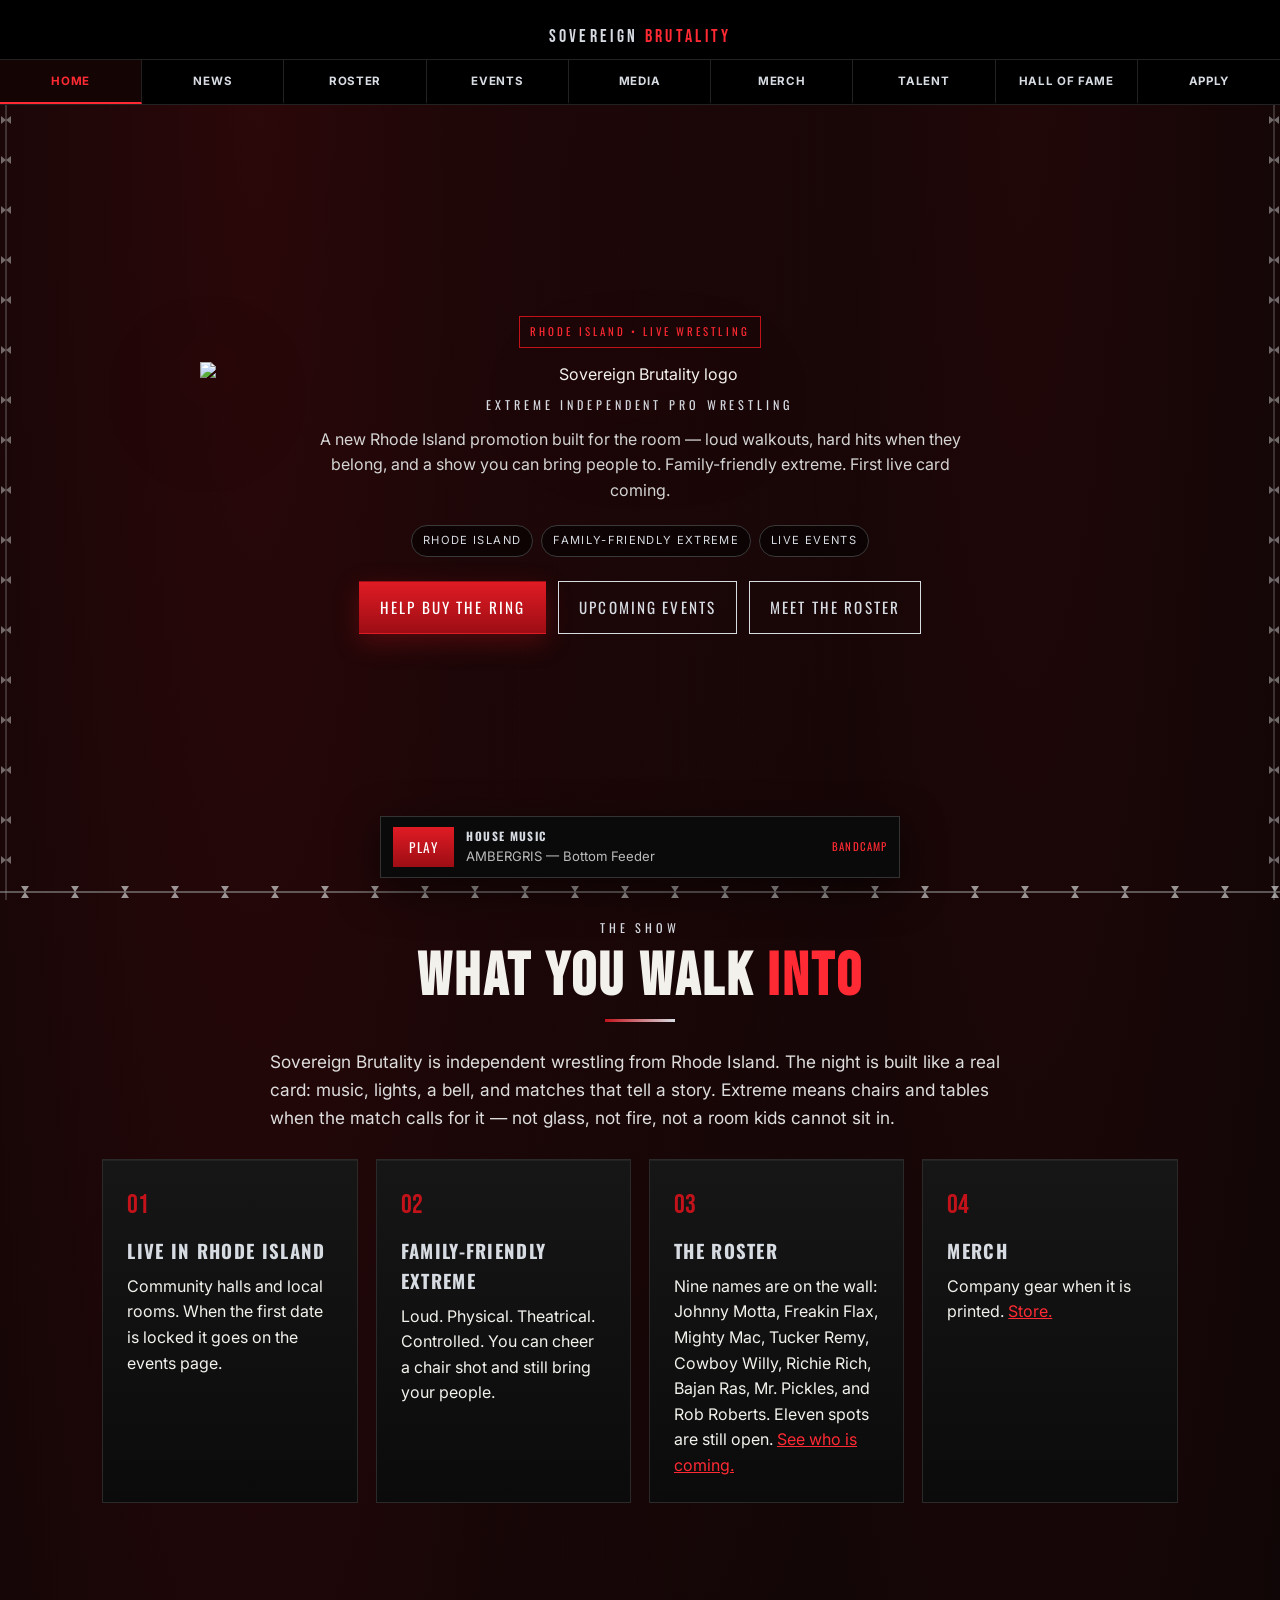
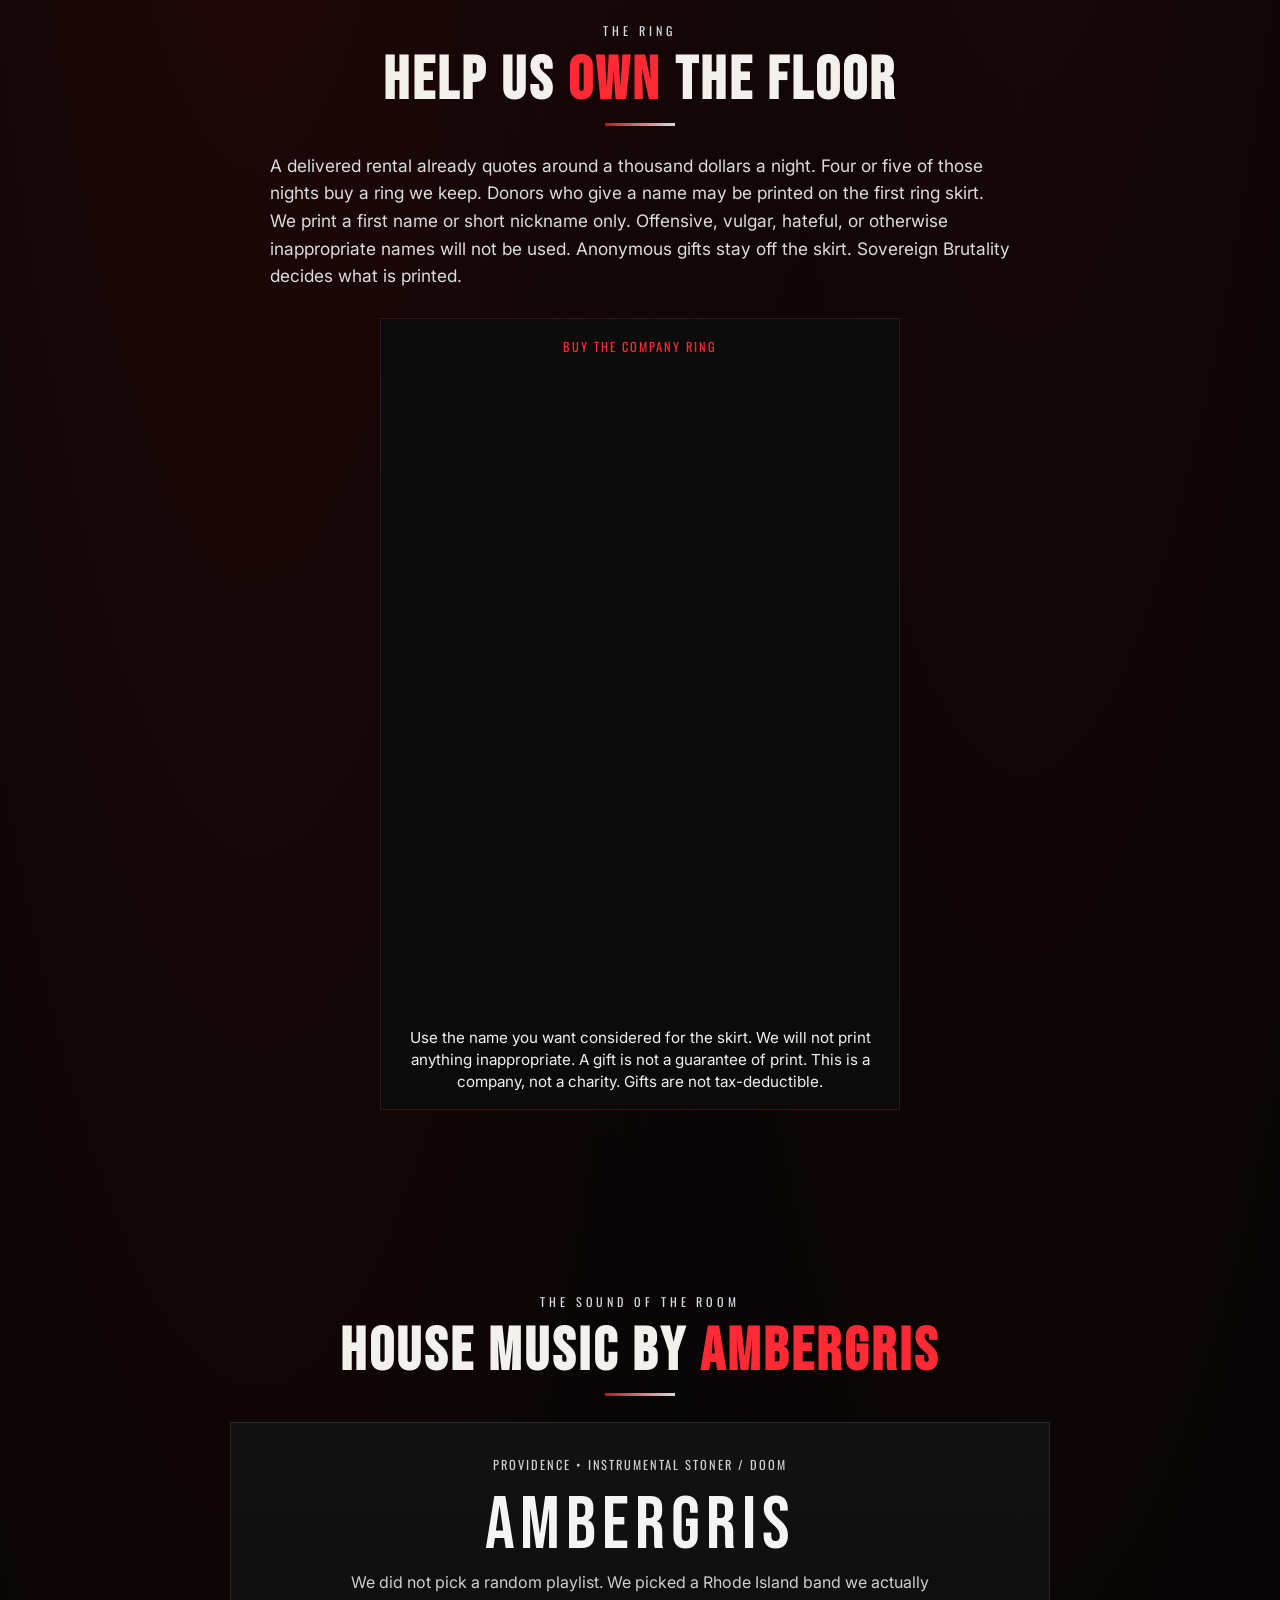
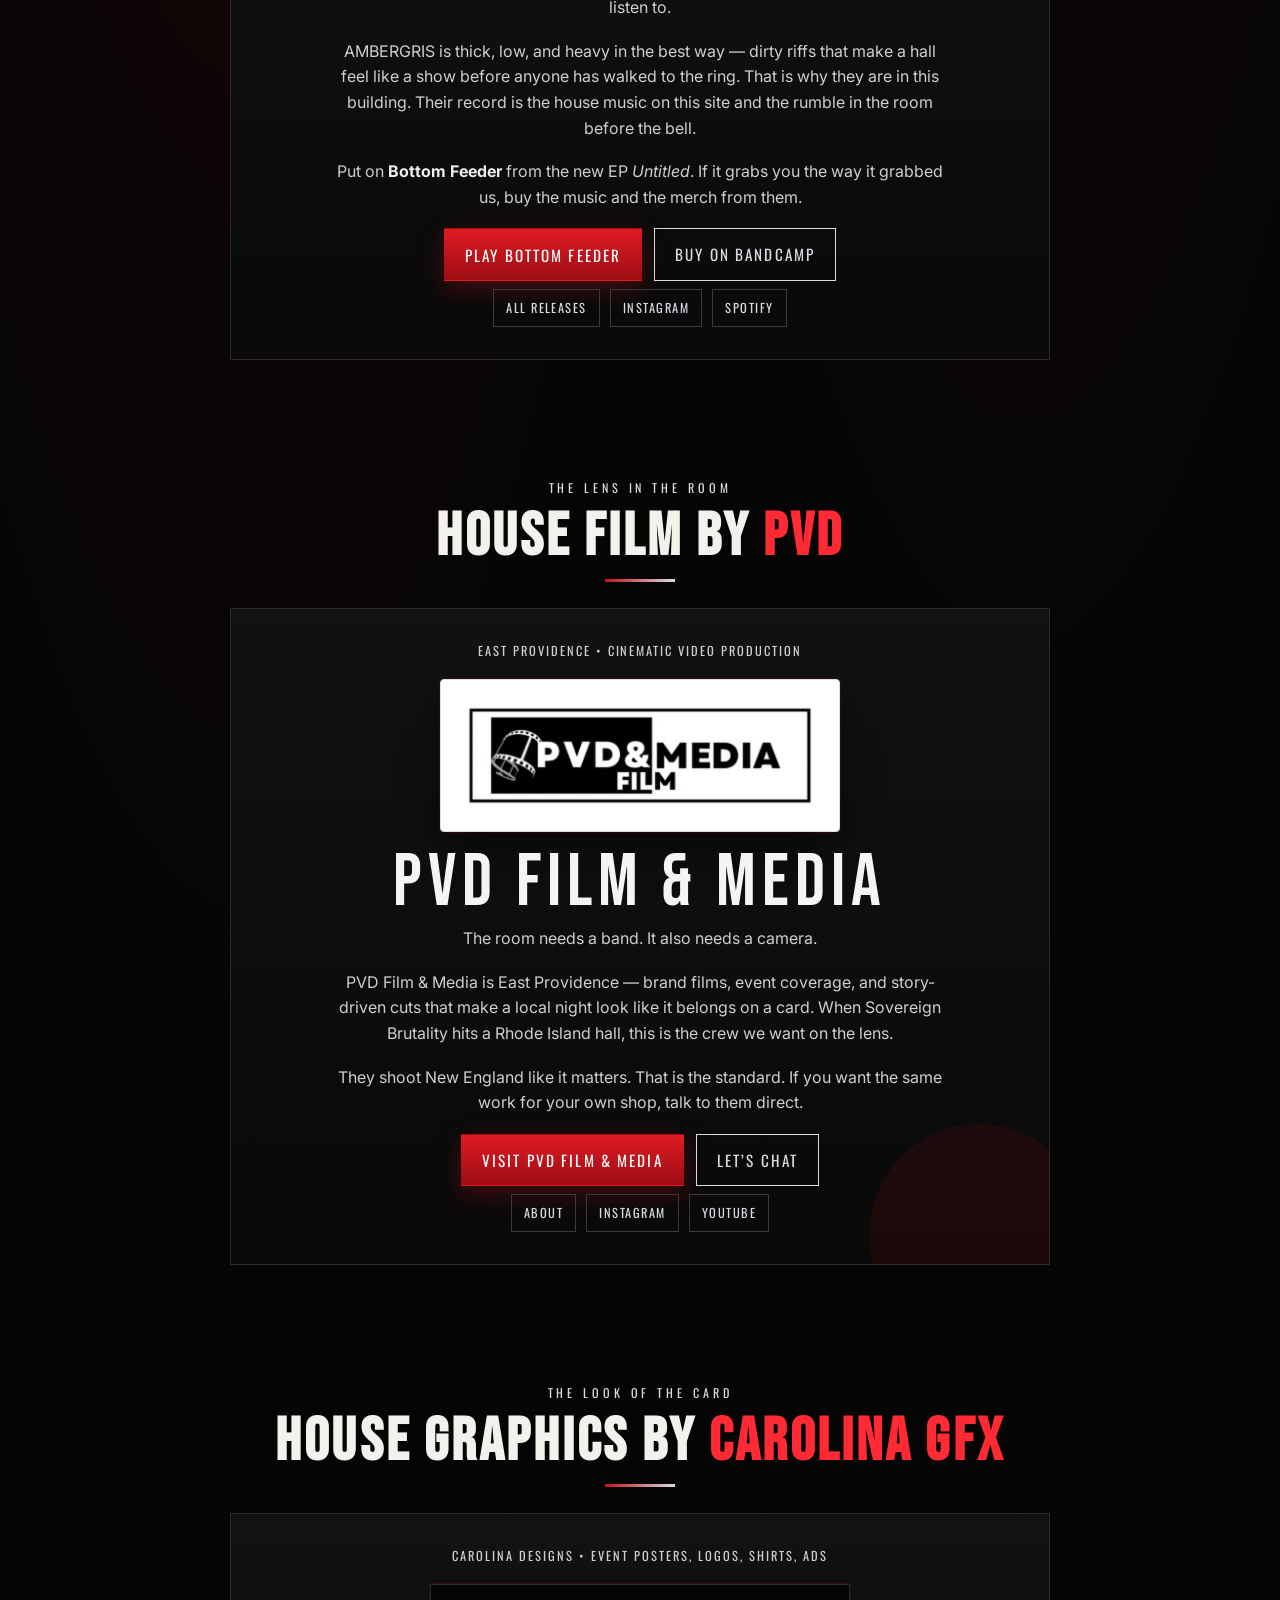
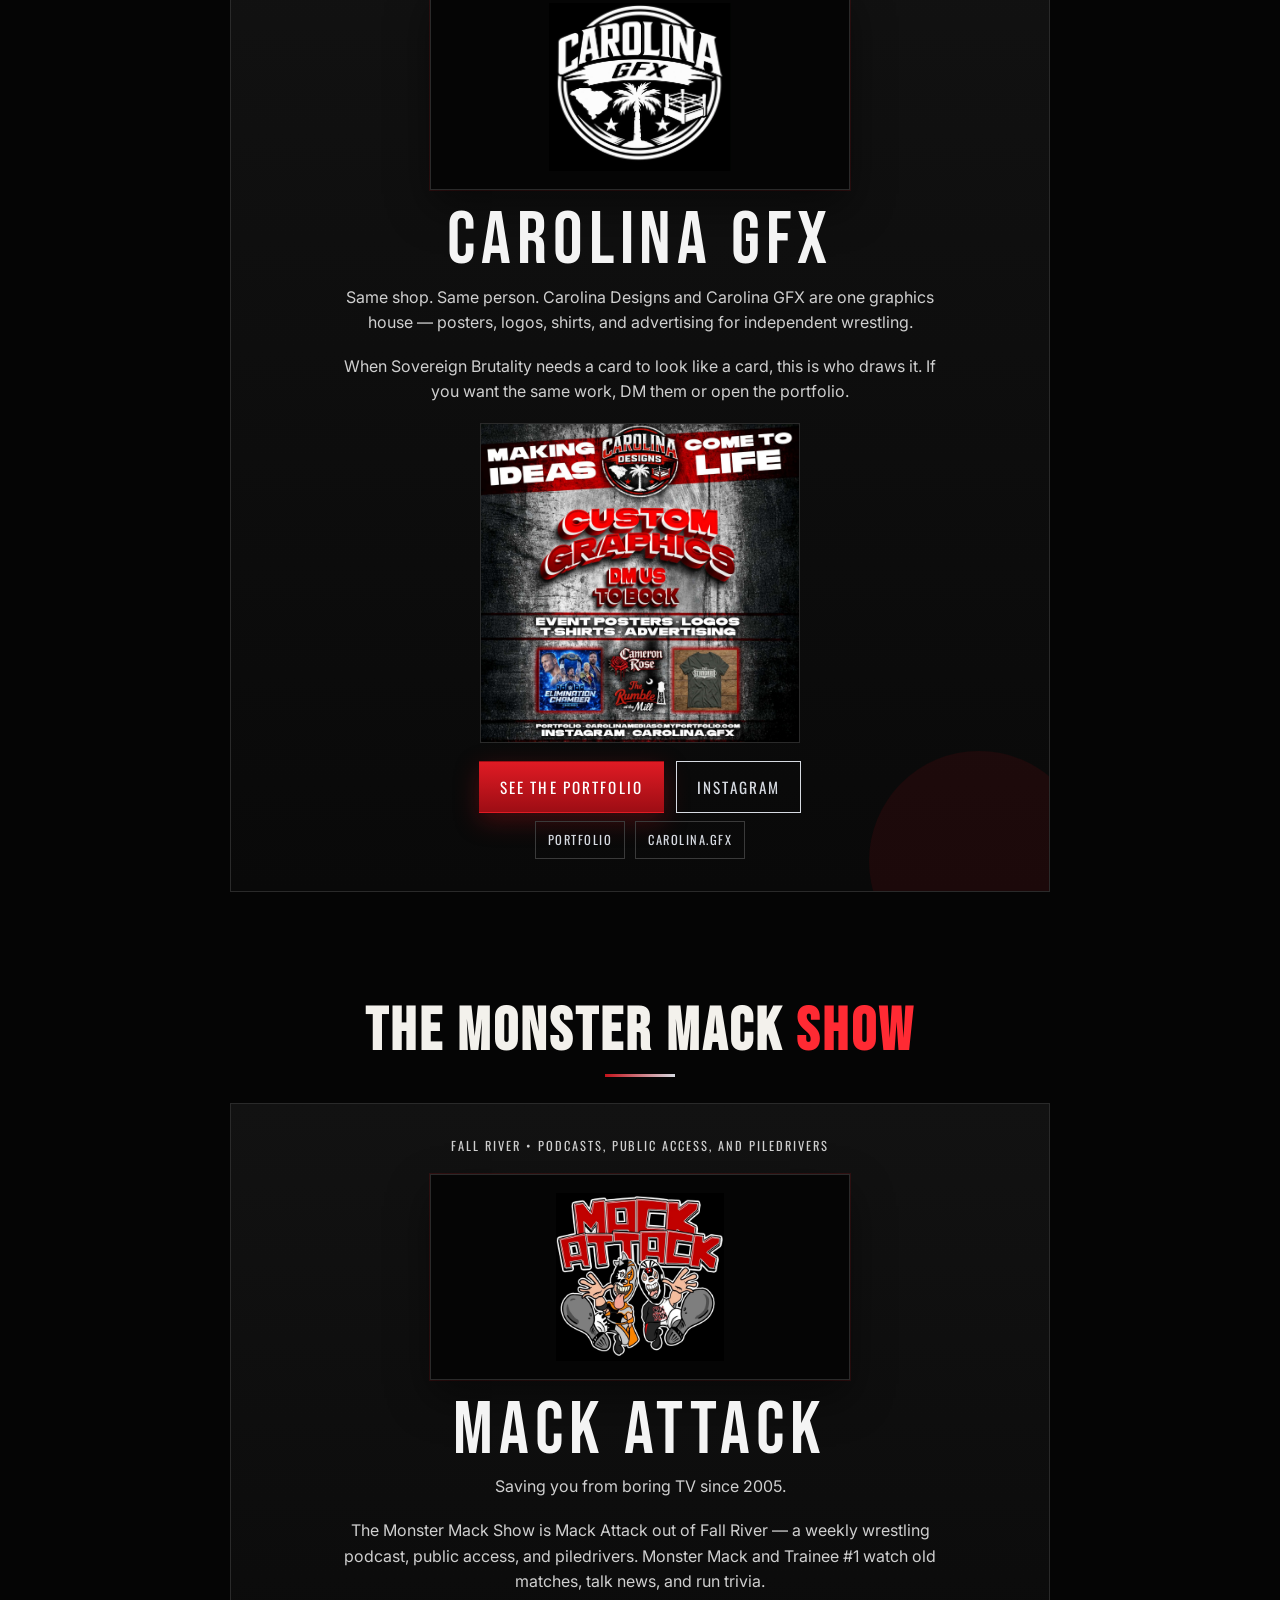
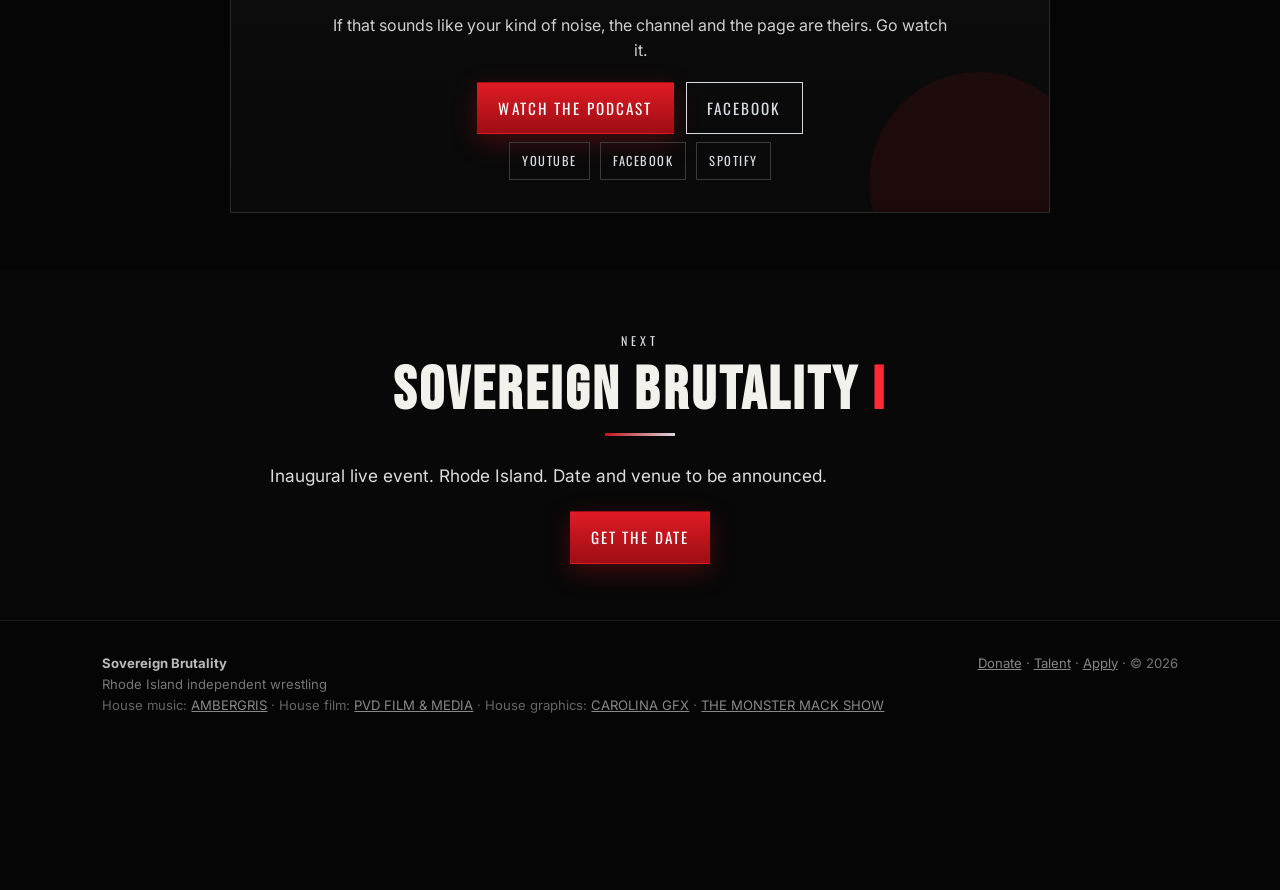
==== commit a83cde7e: "Update homepage roster count to nine names including Mr. Pickles and Rob Roberts" ====
--- a/index.html
+++ b/index.html
@@ -71,7 +71,7 @@
   <div class="grid">
     <article class="card"><div class="num">01</div><h3>Live in Rhode Island</h3><p>Community halls and local rooms. When the first date is locked it goes on the events page.</p></article>
     <article class="card"><div class="num">02</div><h3>Family-friendly extreme</h3><p>Loud. Physical. Theatrical. Controlled. You can cheer a chair shot and still bring your people.</p></article>
-    <article class="card"><div class="num">03</div><h3>The roster</h3><p>Seven names are on the wall: Johnny Motta, Freakin Flax, Mighty Mac, Tucker Remy, Cowboy Willy, Richie Rich, and Bajan Ras. Thirteen spots are still open. <a href="roster.html" style="color:#ff2a33">See who is coming.</a></p></article>
+    <article class="card"><div class="num">03</div><h3>The roster</h3><p>Nine names are on the wall: Johnny Motta, Freakin Flax, Mighty Mac, Tucker Remy, Cowboy Willy, Richie Rich, Bajan Ras, Mr. Pickles, and Rob Roberts. Eleven spots are still open. <a href="roster.html" style="color:#ff2a33">See who is coming.</a></p></article>
     <article class="card"><div class="num">04</div><h3>Merch</h3><p>Company gear when it is printed. <a href="merch.html" style="color:#ff2a33">Store.</a></p></article>
   </div>
 </section>
